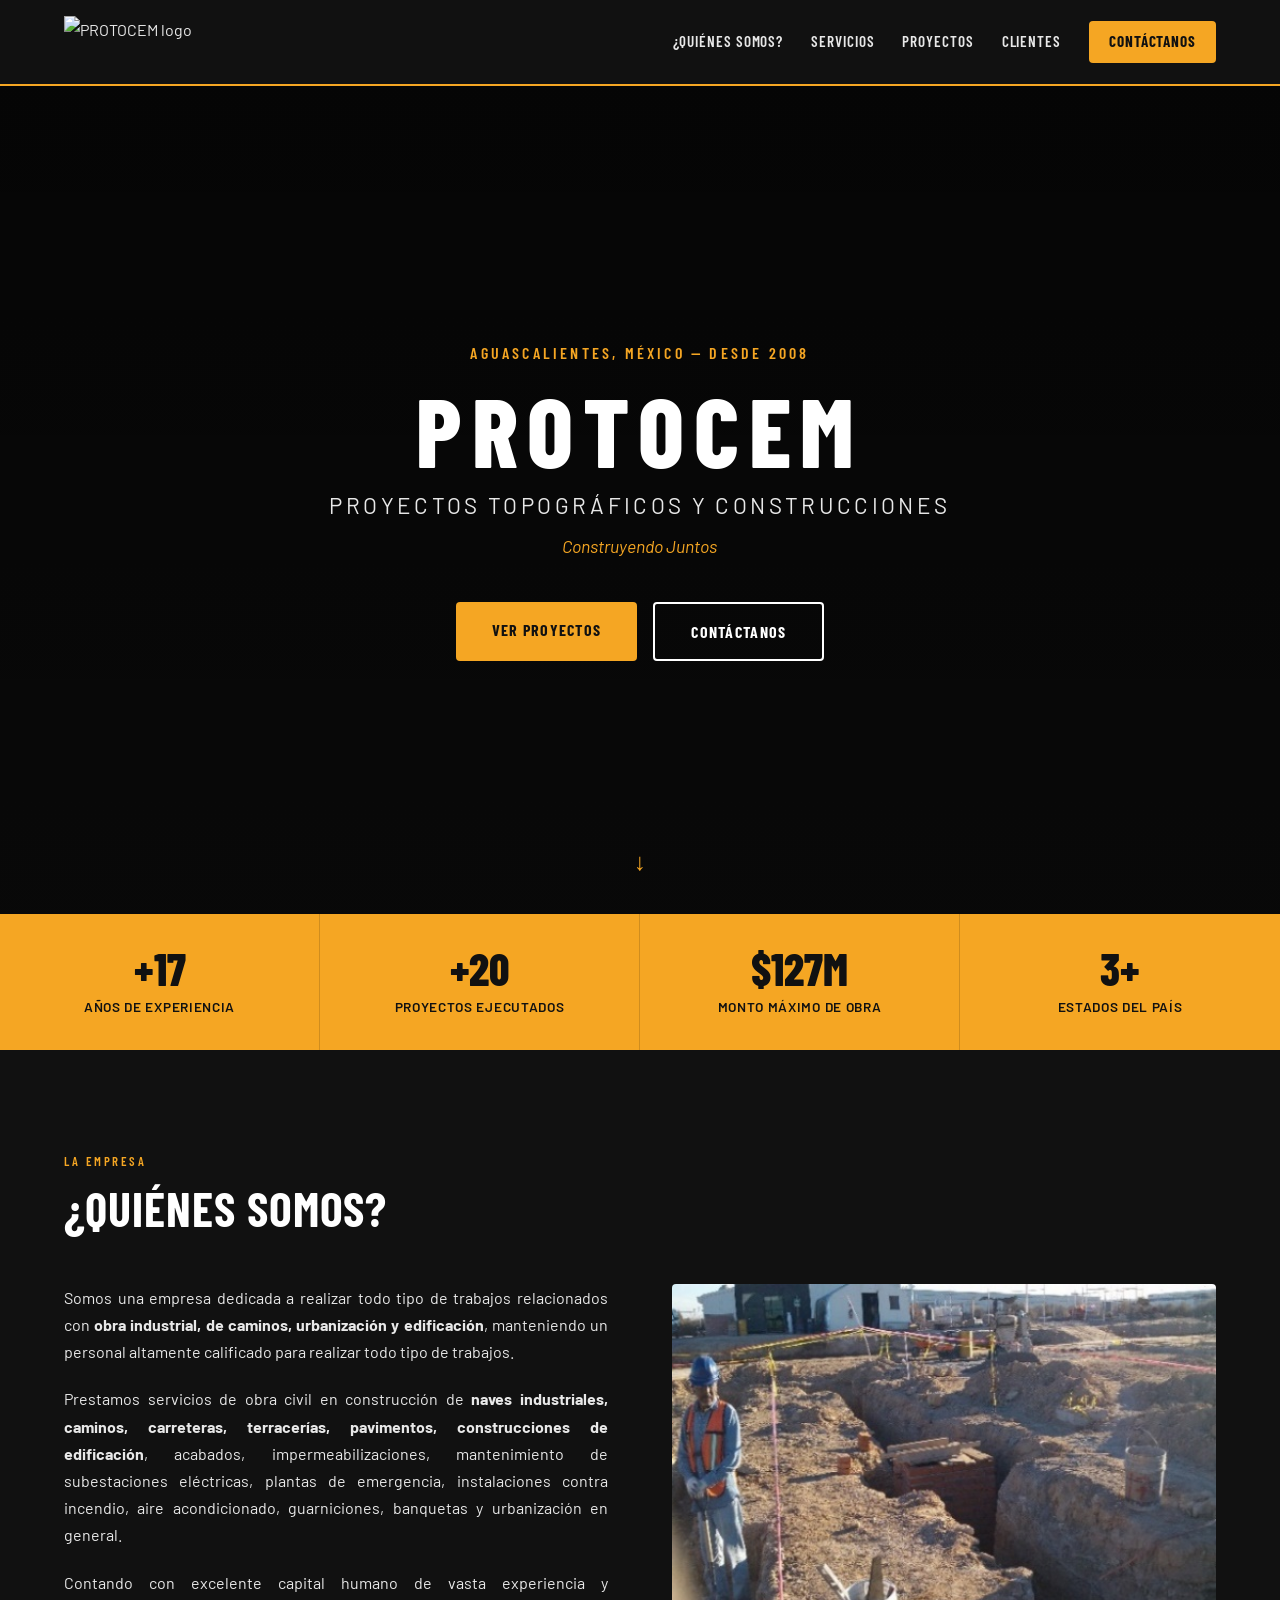
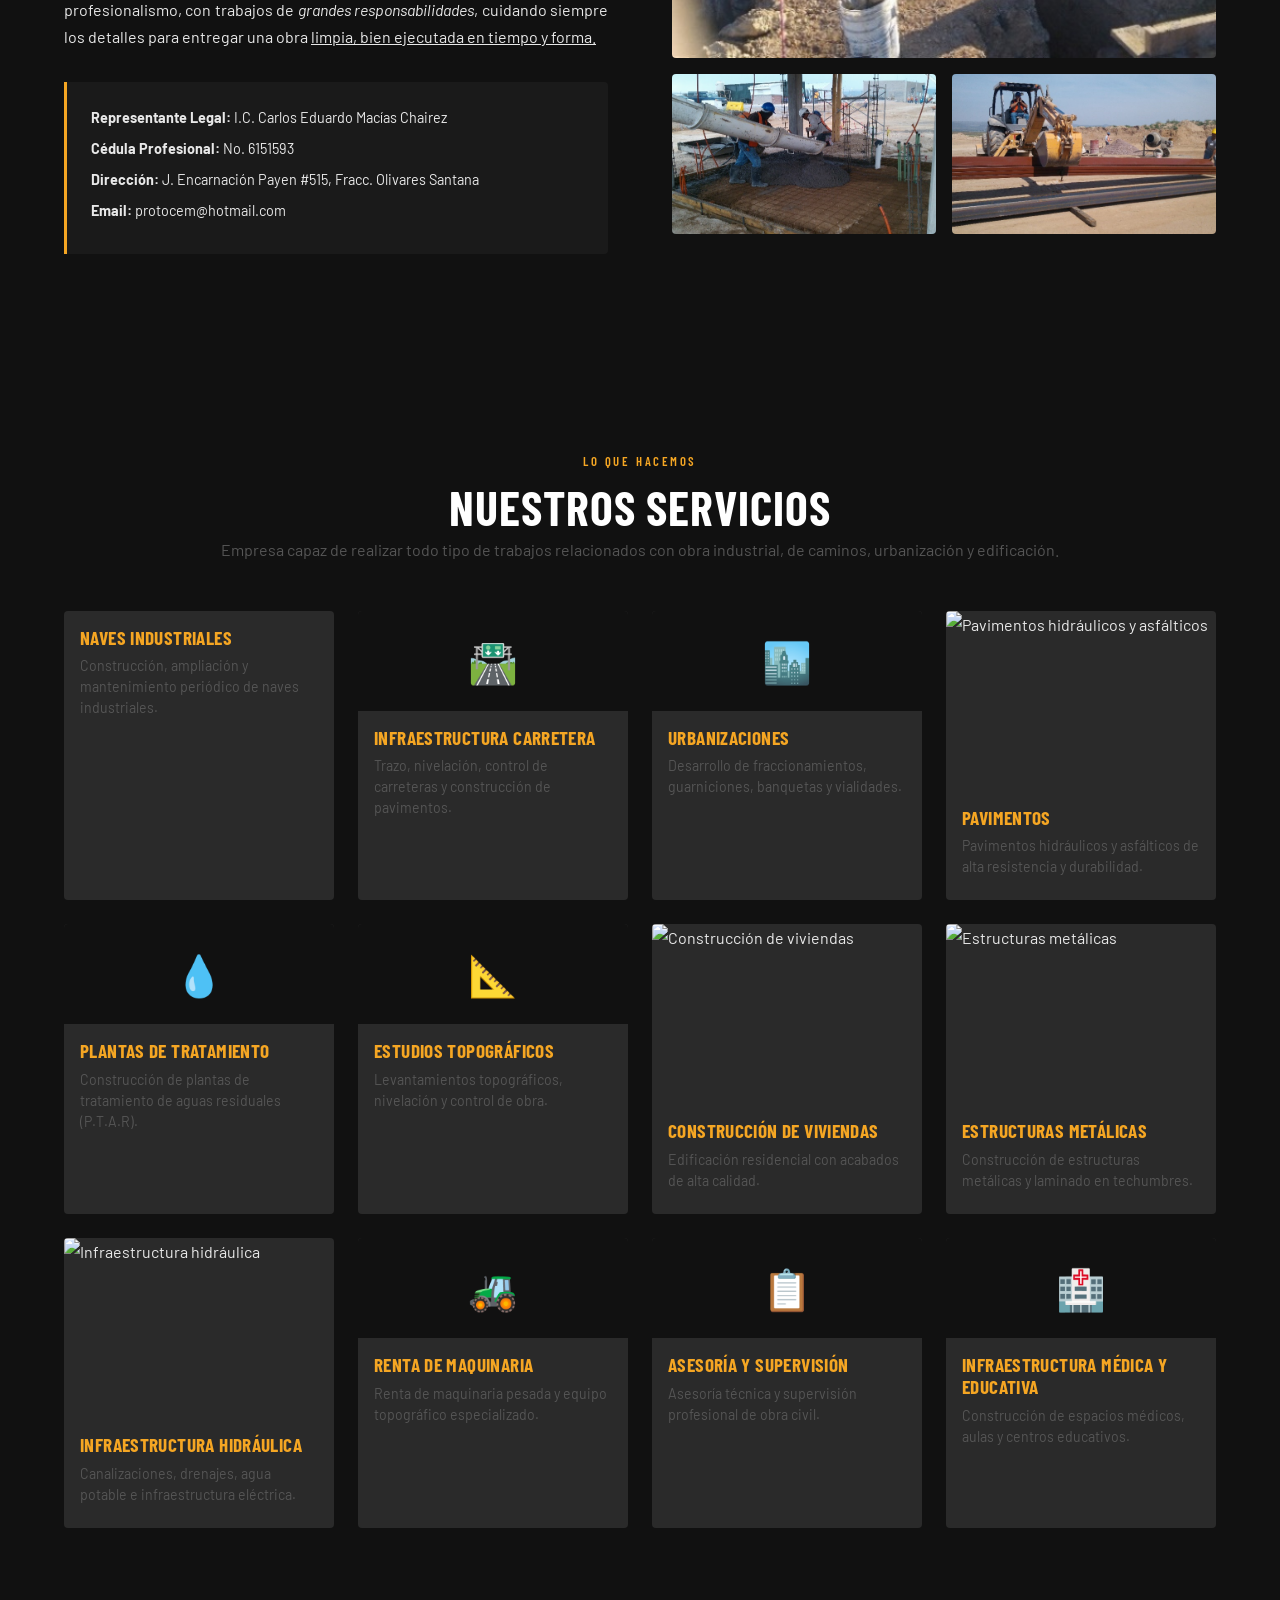
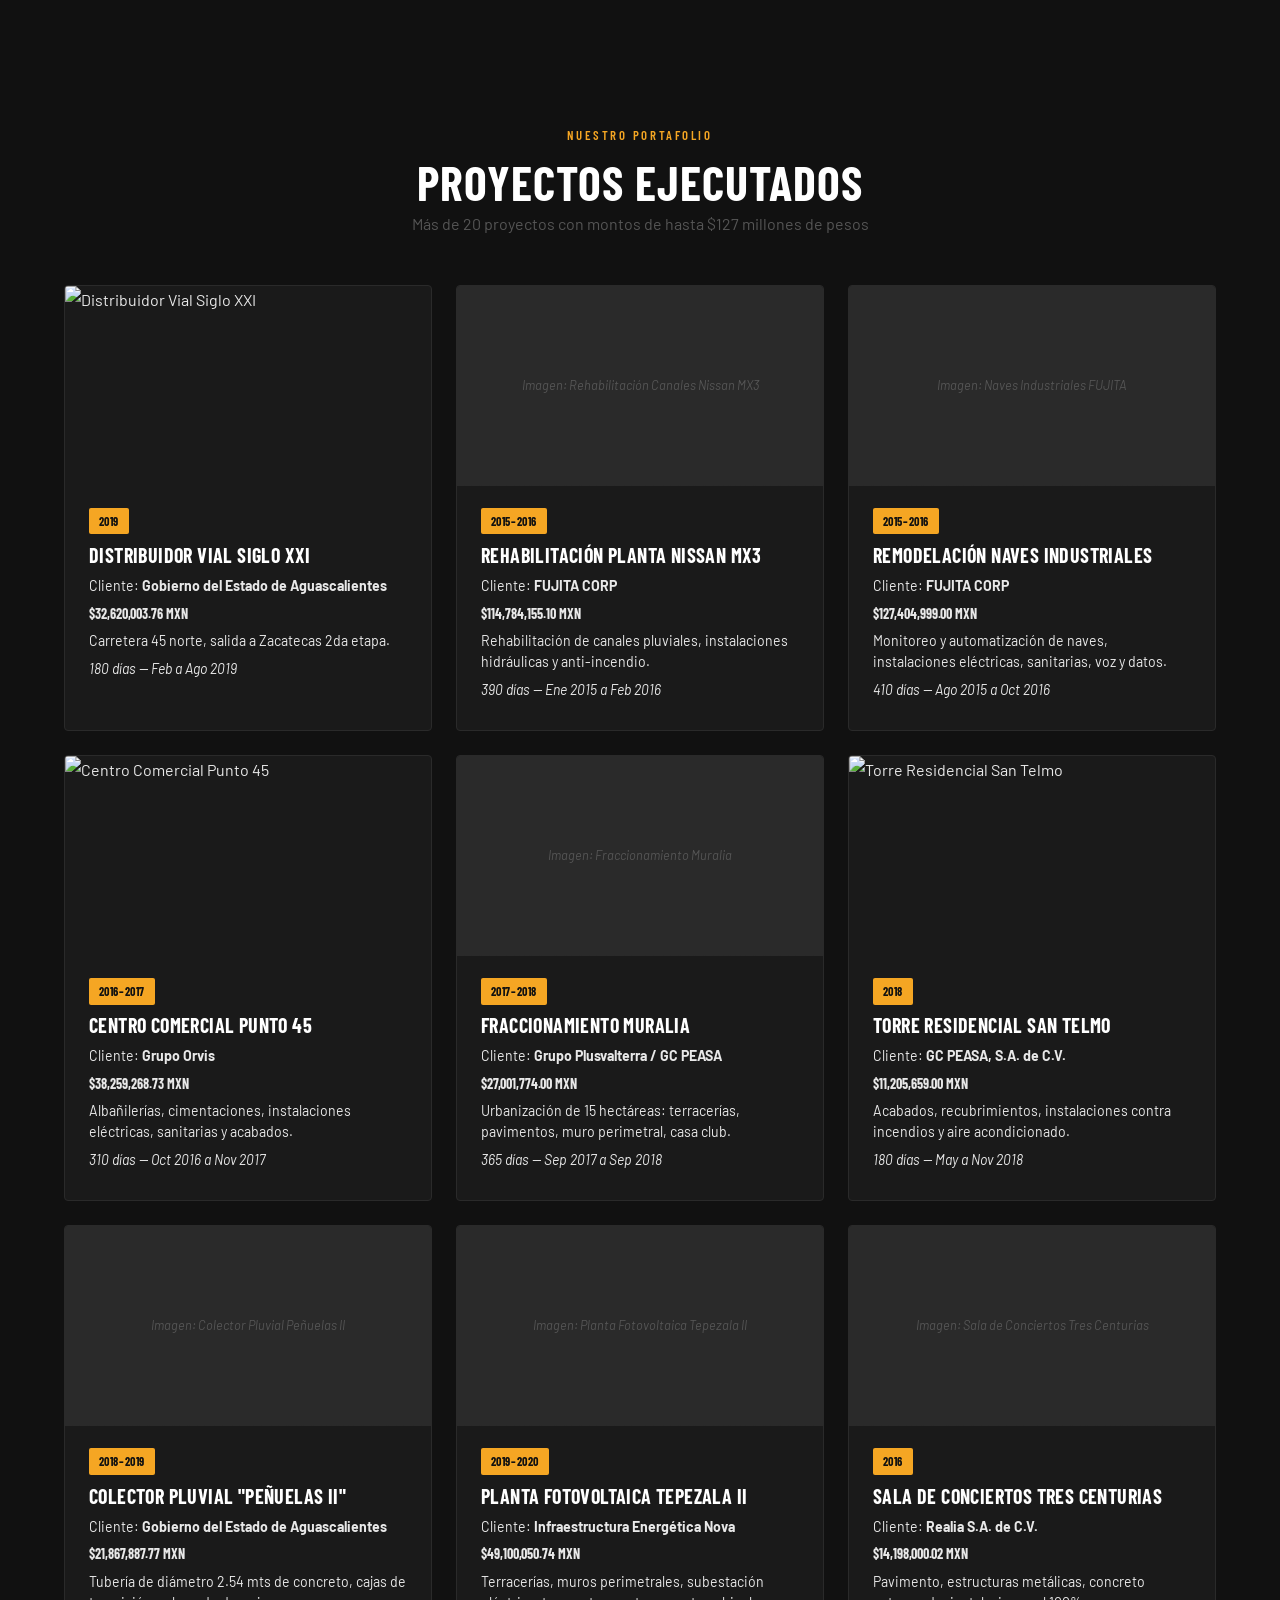
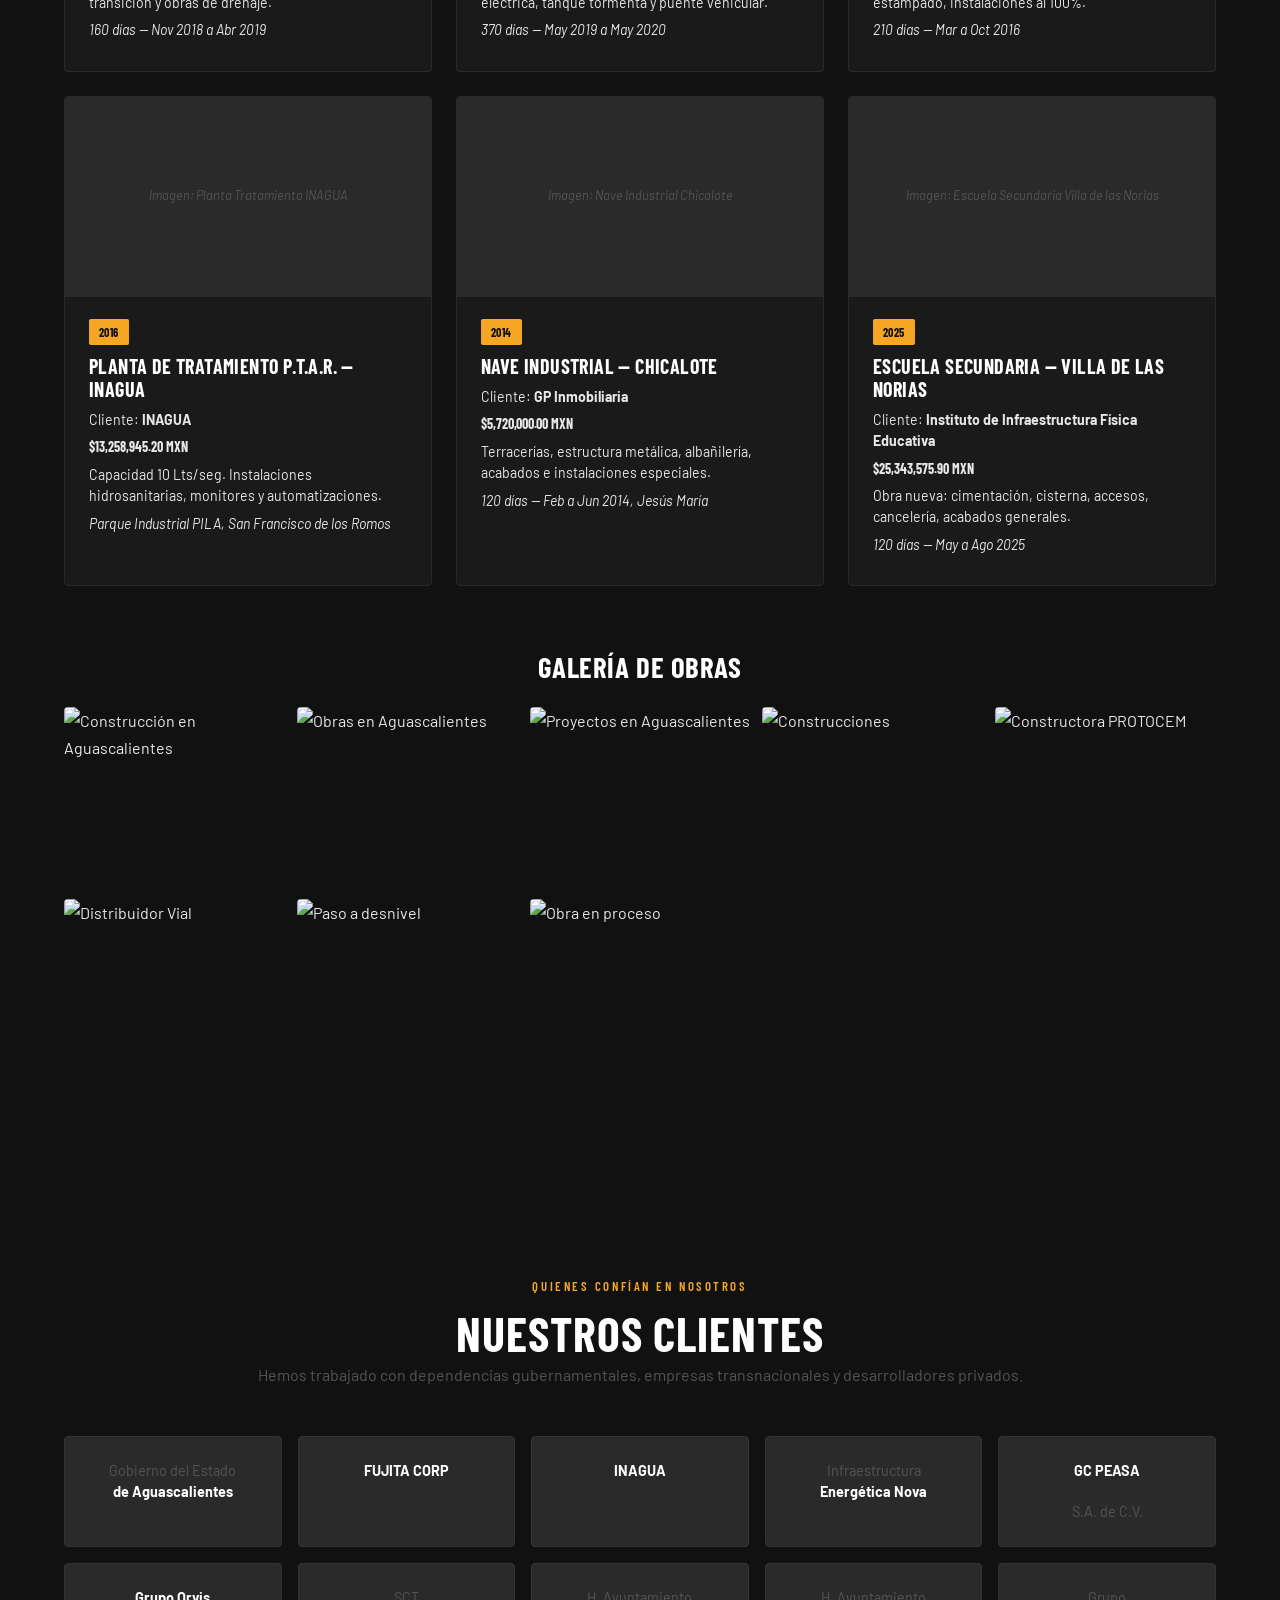
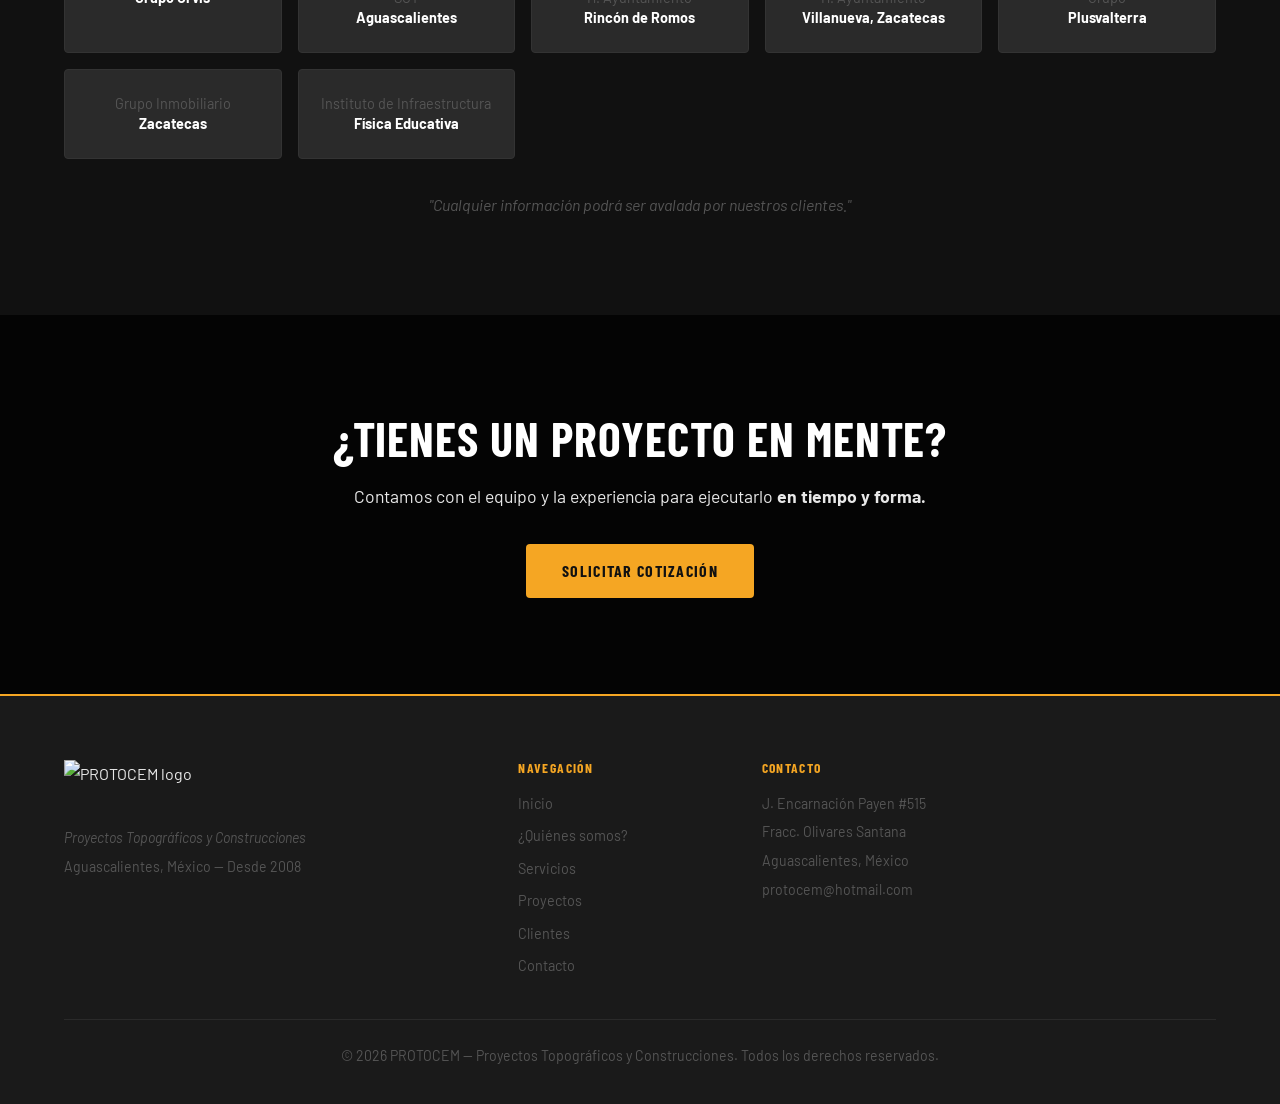
==== index.html @ bf00c16f "Corregir links de contacto en pie de pagina" ====
<!DOCTYPE html>
<html lang="es">

<head>
  <meta charset="UTF-8" />
  <meta name="viewport" content="width=device-width, initial-scale=1.0" />
  <title>PROTOCEM | Proyectos Topográficos y Construcciones</title>
  <link rel="preconnect" href="https://fonts.googleapis.com" />
  <link rel="preconnect" href="https://fonts.gstatic.com" crossorigin />
  <link href="https://fonts.googleapis.com/css2?family=Barlow+Condensed:wght@400;600;700;800&family=Barlow:ital,wght@0,400;0,500;0,600;1,400&display=swap" rel="stylesheet" />

  <link rel="stylesheet" href="estilos.css" />
</head>

<body>
  <header class="encabezado" id="inicio">
    <a href="index.html" class="logo">
      <img src="img/brand.jpg" alt="PROTOCEM logo" />
    </a>
    <nav class="navegacion">
      <a href="#quienes-somos">¿Quiénes somos?</a>
      <a href="#servicios">Servicios</a>
      <a href="#proyectos">Proyectos</a>
      <a href="#clientes">Clientes</a>
      <a href="contacto.html" class="boton-nav">Contáctanos</a>
    </nav>
  </header>
  <section class="hero">
    <div class="hero-contenido">
      <p class="hero-subtitulo">Aguascalientes, México &mdash; Desde 2008</p>
      <h1>PROTOCEM</h1>
      <p class="hero-descripcion">Proyectos Topográficos y Construcciones</p>
      <p class="hero-slogan"><em>Construyendo Juntos</em></p>
      <div class="hero-botones">
        <a href="#proyectos" class="boton">Ver Proyectos</a>
        <a href="contacto.html" class="boton-borde">Contáctanos</a>
      </div>
    </div>
    <div class="hero-scroll">&#8595;</div>
  </section>

  <section class="cifras">
    <div class="cifra">
      <span class="cifra-numero">+17</span>
      <span class="cifra-texto">Años de experiencia</span>
    </div>
    <div class="cifra">
      <span class="cifra-numero">+20</span>
      <span class="cifra-texto">Proyectos ejecutados</span>
    </div>
    <div class="cifra">
      <span class="cifra-numero">$127M</span>
      <span class="cifra-texto">Monto máximo de obra</span>
    </div>
    <div class="cifra">
      <span class="cifra-numero">3+</span>
      <span class="cifra-texto">Estados del país</span>
    </div>
  </section>

  <section class="seccion" id="quienes-somos">
    <div class="seccion-encabezado">
      <span class="etiqueta">La empresa</span>
      <h2>¿Quiénes somos?</h2>
    </div>

    <div class="dos-columnas">
      <div class="columna-texto">
        <p>
          Somos una empresa dedicada a realizar todo tipo de trabajos relacionados
          con <strong>obra industrial, de caminos, urbanización y edificación</strong>,
          manteniendo un personal altamente calificado para realizar todo tipo de trabajos.
        </p>
        <p>
          Prestamos servicios de obra civil en construcción de
          <strong>naves industriales, caminos, carreteras, terracerías, pavimentos,
          construcciones de edificación</strong>, acabados, impermeabilizaciones,
          mantenimiento de subestaciones eléctricas, plantas de emergencia,
          instalaciones contra incendio, aire acondicionado, guarniciones,
          banquetas y urbanización en general.
        </p>
        <p>
          Contando con excelente capital humano de vasta experiencia y profesionalismo,
          con trabajos de <em>grandes responsabilidades</em>, cuidando siempre los
          detalles para entregar una obra <u>limpia, bien ejecutada en tiempo y forma.</u>
        </p>        
        <div class="datos-empresa">
          <p><strong>Representante Legal:</strong> I.C. Carlos Eduardo Macías Chairez</p>
          <p><strong>Cédula Profesional:</strong> No. 6151593</p>
          <p><strong>Dirección:</strong> J. Encarnación Payen #515, Fracc. Olivares Santana</p>
          <p><strong>Email:</strong> protocem@hotmail.com</p>
        </div>
      </div>

      <div class="columna-imagenes">
        <img src="img/equipo.jpg" alt="Equipo PROTOCEM en obra" class="imagen-principal" />
        <div class="imagenes-secundarias">
          <img src="img/quienesomos.jpg" alt="Instalaciones PROTOCEM" />
          <img src="img/trabajos.jpg" alt="Trabajos de construcción" />
        </div>
      </div>
    </div>
  </section>

  <section class="seccion fondo-oscuro" id="servicios">
    <div class="seccion-encabezado centrado">
      <span class="etiqueta">Lo que hacemos</span>
      <h2 class="texto-blanco">Nuestros Servicios</h2>
      <p class="texto-gris">
        Empresa capaz de realizar todo tipo de trabajos relacionados
        con obra industrial, de caminos, urbanización y edificación.
      </p>
    </div>

    <div class="servicios-grid">

      <div class="tarjeta-servicio">
        <h3>Naves Industriales</h3>
        <p>Construcción, ampliación y mantenimiento periódico de naves industriales.</p>
      </div>

      <div class="tarjeta-servicio">
        <div class="tarjeta-icono">🛣️</div>
        <h3>Infraestructura Carretera</h3>
        <p>Trazo, nivelación, control de carreteras y construcción de pavimentos.</p>
      </div>

      <div class="tarjeta-servicio">
        <div class="tarjeta-icono">🏙️</div>
        <h3>Urbanizaciones</h3>
        <p>Desarrollo de fraccionamientos, guarniciones, banquetas y vialidades.</p>
      </div>

      <div class="tarjeta-servicio">
        <img src="img/Pavimento.jpg" alt="Pavimentos hidráulicos y asfálticos" />
        <h3>Pavimentos</h3>
        <p>Pavimentos hidráulicos y asfálticos de alta resistencia y durabilidad.</p>
      </div>

      <div class="tarjeta-servicio">
        <div class="tarjeta-icono">💧</div>
        <h3>Plantas de Tratamiento</h3>
        <p>Construcción de plantas de tratamiento de aguas residuales (P.T.A.R).</p>
      </div>

      <div class="tarjeta-servicio">
        <div class="tarjeta-icono">📐</div>
        <h3>Estudios Topográficos</h3>
        <p>Levantamientos topográficos, nivelación y control de obra.</p>
      </div>

      <div class="tarjeta-servicio">
        <img src="img/Construccion de residencial.jpg" alt="Construcción de viviendas" />
        <h3>Construcción de Viviendas</h3>
        <p>Edificación residencial con acabados de alta calidad.</p>
      </div>

      <div class="tarjeta-servicio">
        <img src="img/Construcción de estructuras metálicas.jpg" alt="Estructuras metálicas" />
        <h3>Estructuras Metálicas</h3>
        <p>Construcción de estructuras metálicas y laminado en techumbres.</p>
      </div>

      <div class="tarjeta-servicio">
        <img src="img/Canalizaciones.jpg" alt="Infraestructura hidráulica" />
        <h3>Infraestructura Hidráulica</h3>
        <p>Canalizaciones, drenajes, agua potable e infraestructura eléctrica.</p>
      </div>

      <div class="tarjeta-servicio">
        <div class="tarjeta-icono">🚜</div>
        <h3>Renta de Maquinaria</h3>
        <p>Renta de maquinaria pesada y equipo topográfico especializado.</p>
      </div>

      <div class="tarjeta-servicio">
        <div class="tarjeta-icono">📋</div>
        <h3>Asesoría y Supervisión</h3>
        <p>Asesoría técnica y supervisión profesional de obra civil.</p>
      </div>

      <div class="tarjeta-servicio">
        <div class="tarjeta-icono">🏥</div>
        <h3>Infraestructura Médica y Educativa</h3>
        <p>Construcción de espacios médicos, aulas y centros educativos.</p>
      </div>

    </div>
  </section>

  <section class="seccion" id="proyectos">
    <div class="seccion-encabezado centrado">
      <span class="etiqueta">Nuestro portafolio</span>
      <h2>Proyectos Ejecutados</h2>
      <p class="texto-gris">Más de 20 proyectos con montos de hasta $127 millones de pesos</p>
    </div>

    <div class="proyectos-grid">

      <div class="tarjeta-proyecto">
        <img src="img/DistribuidorVialAguascalientes.jpg" alt="Distribuidor Vial Siglo XXI" />
        <div class="proyecto-info">
          <span class="proyecto-anio">2019</span>
          <h3>Distribuidor Vial Siglo XXI</h3>
          <p class="proyecto-cliente">Cliente: <strong>Gobierno del Estado de Aguascalientes</strong></p>
          <p class="proyecto-monto">$32,620,003.76 MXN</p>
          <p>Carretera 45 norte, salida a Zacatecas 2da etapa.</p>
          <p class="texto-suave"><em>180 días — Feb a Ago 2019</em></p>
        </div>
      </div>

      <div class="tarjeta-proyecto">
        <div class="proyecto-sin-imagen">Imagen: Rehabilitación Canales Nissan MX3</div>
        <div class="proyecto-info">
          <span class="proyecto-anio">2015–2016</span>
          <h3>Rehabilitación Planta Nissan MX3</h3>
          <p class="proyecto-cliente">Cliente: <strong>FUJITA CORP</strong></p>
          <p class="proyecto-monto">$114,784,155.10 MXN</p>
          <p>Rehabilitación de canales pluviales, instalaciones hidráulicas y anti-incendio.</p>
          <p class="texto-suave"><em>390 días — Ene 2015 a Feb 2016</em></p>
        </div>
      </div>

      <div class="tarjeta-proyecto">
        <div class="proyecto-sin-imagen">Imagen: Naves Industriales FUJITA</div>
        <div class="proyecto-info">
          <span class="proyecto-anio">2015–2016</span>
          <h3>Remodelación Naves Industriales</h3>
          <p class="proyecto-cliente">Cliente: <strong>FUJITA CORP</strong></p>
          <p class="proyecto-monto">$127,404,999.00 MXN</p>
          <p>Monitoreo y automatización de naves, instalaciones eléctricas, sanitarias, voz y datos.</p>
          <p class="texto-suave"><em>410 días — Ago 2015 a Oct 2016</em></p>
        </div>
      </div>

      <div class="tarjeta-proyecto">
        <img src="img/punto45.jpg" alt="Centro Comercial Punto 45" />
        <div class="proyecto-info">
          <span class="proyecto-anio">2016–2017</span>
          <h3>Centro Comercial Punto 45</h3>
          <p class="proyecto-cliente">Cliente: <strong>Grupo Orvis</strong></p>
          <p class="proyecto-monto">$38,259,268.73 MXN</p>
          <p>Albañilerías, cimentaciones, instalaciones eléctricas, sanitarias y acabados.</p>
          <p class="texto-suave"><em>310 días — Oct 2016 a Nov 2017</em></p>
        </div>
      </div>

      <div class="tarjeta-proyecto">
        <div class="proyecto-sin-imagen">Imagen: Fraccionamiento Muralia</div>
        <div class="proyecto-info">
          <span class="proyecto-anio">2017–2018</span>
          <h3>Fraccionamiento Muralia</h3>
          <p class="proyecto-cliente">Cliente: <strong>Grupo Plusvalterra / GC PEASA</strong></p>
          <p class="proyecto-monto">$27,001,774.00 MXN</p>
          <p>Urbanización de 15 hectáreas: terracerías, pavimentos, muro perimetral, casa club.</p>
          <p class="texto-suave"><em>365 días — Sep 2017 a Sep 2018</em></p>
        </div>
      </div>

      <div class="tarjeta-proyecto">
        <img src="img/EdificioSt.jpg" alt="Torre Residencial San Telmo" />
        <div class="proyecto-info">
          <span class="proyecto-anio">2018</span>
          <h3>Torre Residencial San Telmo</h3>
          <p class="proyecto-cliente">Cliente: <strong>GC PEASA, S.A. de C.V.</strong></p>
          <p class="proyecto-monto">$11,205,659.00 MXN</p>
          <p>Acabados, recubrimientos, instalaciones contra incendios y aire acondicionado.</p>
          <p class="texto-suave"><em>180 días — May a Nov 2018</em></p>
        </div>
      </div>

      <div class="tarjeta-proyecto">
        <div class="proyecto-sin-imagen">Imagen: Colector Pluvial Peñuelas II</div>
        <div class="proyecto-info">
          <span class="proyecto-anio">2018–2019</span>
          <h3>Colector Pluvial "Peñuelas II"</h3>
          <p class="proyecto-cliente">Cliente: <strong>Gobierno del Estado de Aguascalientes</strong></p>
          <p class="proyecto-monto">$21,867,887.77 MXN</p>
          <p>Tubería de diámetro 2.54 mts de concreto, cajas de transición y obras de drenaje.</p>
          <p class="texto-suave"><em>160 días — Nov 2018 a Abr 2019</em></p>
        </div>
      </div>

      <div class="tarjeta-proyecto">
        <div class="proyecto-sin-imagen">Imagen: Planta Fotovoltaica Tepezala II</div>
        <div class="proyecto-info">
          <span class="proyecto-anio">2019–2020</span>
          <h3>Planta Fotovoltaica Tepezala II</h3>
          <p class="proyecto-cliente">Cliente: <strong>Infraestructura Energética Nova</strong></p>
          <p class="proyecto-monto">$49,100,050.74 MXN</p>
          <p>Terracerías, muros perimetrales, subestación eléctrica, tanque tormenta y puente vehicular.</p>
          <p class="texto-suave"><em>370 días — May 2019 a May 2020</em></p>
        </div>
      </div>

      <div class="tarjeta-proyecto">
        <div class="proyecto-sin-imagen">Imagen: Sala de Conciertos Tres Centurias</div>
        <div class="proyecto-info">
          <span class="proyecto-anio">2016</span>
          <h3>Sala de Conciertos Tres Centurias</h3>
          <p class="proyecto-cliente">Cliente: <strong>Realia S.A. de C.V.</strong></p>
          <p class="proyecto-monto">$14,198,000.02 MXN</p>
          <p>Pavimento, estructuras metálicas, concreto estampado, instalaciones al 100%.</p>
          <p class="texto-suave"><em>210 días — Mar a Oct 2016</em></p>
        </div>
      </div>

      <div class="tarjeta-proyecto">
        <div class="proyecto-sin-imagen">Imagen: Planta Tratamiento INAGUA</div>
        <div class="proyecto-info">
          <span class="proyecto-anio">2016</span>
          <h3>Planta de Tratamiento P.T.A.R. — INAGUA</h3>
          <p class="proyecto-cliente">Cliente: <strong>INAGUA</strong></p>
          <p class="proyecto-monto">$13,258,945.20 MXN</p>
          <p>Capacidad 10 Lts/seg. Instalaciones hidrosanitarias, monitores y automatizaciones.</p>
          <p class="texto-suave"><em>Parque Industrial PILA, San Francisco de los Romos</em></p>
        </div>
      </div>

      <div class="tarjeta-proyecto">
        <div class="proyecto-sin-imagen">Imagen: Nave Industrial Chicalote</div>
        <div class="proyecto-info">
          <span class="proyecto-anio">2014</span>
          <h3>Nave Industrial — Chicalote</h3>
          <p class="proyecto-cliente">Cliente: <strong>GP Inmobiliaria</strong></p>
          <p class="proyecto-monto">$5,720,000.00 MXN</p>
          <p>Terracerías, estructura metálica, albañilería, acabados e instalaciones especiales.</p>
          <p class="texto-suave"><em>120 días — Feb a Jun 2014, Jesús María</em></p>
        </div>
      </div>

      <div class="tarjeta-proyecto">
        <div class="proyecto-sin-imagen">Imagen: Escuela Secundaria Villa de las Norias</div>
        <div class="proyecto-info">
          <span class="proyecto-anio">2025</span>
          <h3>Escuela Secundaria — Villa de las Norias</h3>
          <p class="proyecto-cliente">Cliente: <strong>Instituto de Infraestructura Física Educativa</strong></p>
          <p class="proyecto-monto">$25,343,575.90 MXN</p>
          <p>Obra nueva: cimentación, cisterna, accesos, cancelería, acabados generales.</p>
          <p class="texto-suave"><em>120 días — May a Ago 2025</em></p>
        </div>
      </div>

      <!-- TODO Jonathan: agregar los proyectos restantes del curriculum:
           - Carretera Ags-Calvillo, SCT (2008) — $12,442,757
           - Ciudad Argentum, Zacatecas (2009-2011) — $82,006,741
           - Pavimento La Dichosa, Asientos (2013) — $302,841.37
           - Ayuntamiento Villanueva, Zacatecas (2015-2016) — $40,600,000
           - INAGUA edificio control y archivo (2016-2017) — $8,448,775.03
           - Rincón de Romos, red agua potable (2018) — $2,482,580.94
           - Rincón de Romos, alcantarillado (2018) — $2,568,702.05
           - Terminal Ferroviaria K'eri (2021) — $11,015,000
           - Paseos del Valle, Zacatecas (2021) — $17,610,073.23
           - Puente Vehicular Calera, Zacatecas (2021-2023) — $5,418,749
           - Tepezalá, infraestructura urbana (2022-2023) — $2,189,347.04
           - Parque Béisbol Alberto Romo Chávez (2023-2024) — $3,848,000
      -->

    </div>

    <div class="galeria-obras">
      <h3 class="centrado">Galería de Obras</h3>
      <div class="galeria-grid">
        <img src="img/construccionAgs.jpg" alt="Construcción en Aguascalientes" />
        <img src="img/ConstruccionAguascalientes.jpg" alt="Obras en Aguascalientes" />
        <img src="img/ConstruccionAgs-2.jpg" alt="Proyectos en Aguascalientes" />
        <img src="img/Construcciones.jpg" alt="Construcciones" />
        <img src="img/Constructora.jpg" alt="Constructora PROTOCEM" />
        <img src="img/DistribuidorVial.jpg" alt="Distribuidor Vial" />
        <img src="img/PasoDesnivel.jpg" alt="Paso a desnivel" />
        <img src="img/Construccion.jpg" alt="Obra en proceso" />
    </div>
  </section>

  <section class="seccion fondo-oscuro" id="clientes">
    <div class="seccion-encabezado centrado">
      <span class="etiqueta">Quienes confían en nosotros</span>
      <h2 class="texto-blanco">Nuestros Clientes</h2>
      <p class="texto-gris">
        Hemos trabajado con dependencias gubernamentales,
        empresas transnacionales y desarrolladores privados.
      </p>
    </div>

    <div class="clientes-grid">
      <div class="cliente-item">
        <p>Gobierno del Estado<br /><strong>de Aguascalientes</strong></p>
      </div>
      <div class="cliente-item">
        <p><strong>FUJITA CORP</strong></p>
      </div>
      <div class="cliente-item">
        <p><strong>INAGUA</strong></p>
      </div>
      <div class="cliente-item">
        <p>Infraestructura<br /><strong>Energética Nova</strong></p>
      </div>
      <div class="cliente-item">
        <p><strong>GC PEASA</strong><br />S.A. de C.V.</p>
      </div>
      <div class="cliente-item">
        <p><strong>Grupo Orvis</strong></p>
      </div>
      <div class="cliente-item">
        <p>SCT<br /><strong>Aguascalientes</strong></p>
      </div>
      <div class="cliente-item">
        <p>H. Ayuntamiento<br /><strong>Rincón de Romos</strong></p>
      </div>
      <div class="cliente-item">
        <p>H. Ayuntamiento<br /><strong>Villanueva, Zacatecas</strong></p>
      </div>
      <div class="cliente-item">
        <p>Grupo<br /><strong>Plusvalterra</strong></p>
      </div>
      <div class="cliente-item">
        <p>Grupo Inmobiliario<br /><strong>Zacatecas</strong></p>
      </div>
      <div class="cliente-item">
        <p>Instituto de Infraestructura<br /><strong>Física Educativa</strong></p>
      </div>
    </div>

    <p class="centrado texto-gris" style="margin-top:2rem;">
      <em>"Cualquier información podrá ser avalada por nuestros clientes."</em>
    </p>
  </section>

  <section class="cta">
    <div class="cta-contenido">
      <h2>¿Tienes un proyecto en mente?</h2>
      <p>Contamos con el equipo y la experiencia para ejecutarlo <strong>en tiempo y forma.</strong></p>
      <a href="contacto.html" class="boton">Solicitar Cotización</a>
    </div>
  </section>

  <footer class="pie">
    <div class="pie-contenido">

      <div class="pie-marca">
        <img src="img/brand.jpg" alt="PROTOCEM logo" class="pie-logo" />
        <p class="texto-gris"><em>Proyectos Topográficos y Construcciones</em></p>
        <p class="texto-gris">Aguascalientes, México &mdash; Desde 2008</p>
      </div>

      <div>
        <h4>Navegación</h4>
        <nav class="pie-nav">
          <a href="#inicio">Inicio</a>
          <a href="#quienes-somos">¿Quiénes somos?</a>
          <a href="#servicios">Servicios</a>
          <a href="#proyectos">Proyectos</a>
          <a href="#clientes">Clientes</a>
          <a href="contacto.html">Contacto</a>
        </nav>
      </div>

      <div>
        <h4>Contacto</h4>
        <p class="texto-gris">J. Encarnación Payen #515</p>
        <p class="texto-gris">Fracc. Olivares Santana</p>
        <p class="texto-gris">Aguascalientes, México</p>
        <p class="texto-gris">protocem@hotmail.com</p>
      </div>

    </div>

    <div class="pie-inferior">
      <p>&copy; 2026 PROTOCEM &mdash; Proyectos Topográficos y Construcciones. Todos los derechos reservados.</p>
    </div>
  </footer>

</body>
</html>
---- estilos.css ----
/* ============================================================
   ESTILOS PRINCIPALES — PROTOCEM
   Empresa: Proyectos Topográficos y Construcciones
   Estética: Industrial refinado — oscuro, sólido, profesional
   Fuentes: Barlow Condensed (títulos) + Barlow (texto)
   ============================================================ */


/* ---- VARIABLES ---- */
:root {
  --amarillo:    #f5a623;       /* Amarillo construcción — color acento */
  --oscuro:      #111111;       /* Negro casi puro — fondo principal    */
  --oscuro-2:    #1a1a1a;       /* Negro ligeramente más claro          */
  --gris-oscuro: #2a2a2a;       /* Gris oscuro — bordes y cards         */
  --gris-medio:  #555555;       /* Gris medio — texto secundario        */
  --gris-claro:  #f0f0f0;       /* Gris muy claro — fondos de sección   */
  --blanco:      #ffffff;
  --texto:       #e8e8e8;       /* Texto claro sobre fondos oscuros     */

  --fuente-titulo: 'Barlow Condensed', sans-serif;
  --fuente-texto:  'Barlow', sans-serif;
}


/* ---- RESET ---- */
*, *::before, *::after {
  box-sizing: border-box;
  margin: 0;
  padding: 0;
}

html { scroll-behavior: smooth; }

body {
  font-family: var(--fuente-texto);
  font-size: 1rem;
  color: var(--texto);
  background-color: var(--oscuro);
  line-height: 1.7;
}

img {
  max-width: 100%;
  height: auto;
  display: block;
}

a {
  text-decoration: none;
  color: inherit;
}

h1, h2, h3, h4 {
  font-family: var(--fuente-titulo);  /* Requerimiento: tipo de letra */
  font-weight: 700;                   /* Requerimiento: negritas */
  line-height: 1.15;
  letter-spacing: 0.02em;
}

ul { list-style: none; }


/* ---- CLASES DE UTILIDAD — Requerimientos escolares ---- */

/* Alineaciones */
.centrado     { text-align: center; }
.a-derecha    { text-align: right; }
.justificado  { text-align: justify; }

/* Colores de texto */
.texto-blanco  { color: var(--blanco); }
.texto-amarillo { color: var(--amarillo); }
.texto-gris    { color: var(--gris-medio); }
.texto-suave   { color: var(--gris-medio); font-size: 0.9rem; }

/* Fondos */
.fondo-oscuro  { background-color: var(--oscuro-2); }
.fondo-claro   { background-color: var(--gris-claro); color: var(--oscuro); }


/* ---- ENCABEZADO ---- */
.encabezado {
  display: flex;
  align-items: center;
  justify-content: space-between;
  padding: 1rem 5%;
  background-color: var(--oscuro);
  border-bottom: 2px solid var(--amarillo);
  position: sticky;
  top: 0;
  z-index: 100;
}

.logo img {
  height: 52px;
  width: auto;
}

.navegacion {
  display: flex;
  align-items: center;
  gap: 1.75rem;
}

.navegacion a {
  font-family: var(--fuente-titulo);
  font-size: 0.95rem;
  font-weight: 600;
  color: var(--texto);
  text-transform: uppercase;
  letter-spacing: 0.06em;
  transition: color 0.2s;
}

.navegacion a:hover { color: var(--amarillo); }

.boton-nav {
  background-color: var(--amarillo);
  color: var(--oscuro) !important;
  padding: 0.5rem 1.25rem;
  border-radius: 4px;
  font-weight: 700 !important;
  transition: opacity 0.2s !important;
}

.boton-nav:hover {
  opacity: 0.85;
  color: var(--oscuro) !important;
}


/* ---- HERO ---- */
.hero {
  min-height: 92vh;
  display: flex;
  flex-direction: column;
  align-items: center;
  justify-content: center;
  text-align: center;
  padding: 4rem 5%;
  position: relative;

  /* Requerimiento: fondo de imagen */
  background-image: url('img/banner.jpg');
  background-size: cover;
  background-position: center;
  background-attachment: fixed;
}

/* Capa oscura sobre el fondo para legibilidad */
.hero::before {
  content: '';
  position: absolute;
  inset: 0;
  background: linear-gradient(to bottom, rgba(0,0,0,0.7) 0%, rgba(0,0,0,0.5) 100%);
}

.hero-contenido {
  position: relative;
  max-width: 800px;
}

.hero-subtitulo {
  font-family: var(--fuente-titulo);
  font-size: 1rem;          /* Requerimiento: tamaño de letra */
  font-weight: 600;
  color: var(--amarillo);   /* Requerimiento: color de letra */
  text-transform: uppercase;
  letter-spacing: 0.2em;
  margin-bottom: 1rem;
}

.hero h1 {
  font-size: 6rem;           /* Requerimiento: tamaño de letra */
  color: var(--blanco);      /* Requerimiento: color de letra */
  font-weight: 800;
  text-transform: uppercase;
  letter-spacing: 0.1em;
  line-height: 1;
  margin-bottom: 0.5rem;
}

.hero-descripcion {
  font-size: 1.4rem;
  color: var(--texto);
  text-transform: uppercase;
  letter-spacing: 0.15em;
  margin-bottom: 0.5rem;
}

.hero-slogan {
  font-size: 1.1rem;
  color: var(--amarillo);   /* Requerimiento: color de letra */
  margin-bottom: 2.5rem;
}

.hero-botones {
  display: flex;
  justify-content: center;
  gap: 1rem;
  flex-wrap: wrap;
}

.hero-scroll {
  position: absolute;
  bottom: 2rem;
  font-size: 1.5rem;
  color: var(--amarillo);
  animation: bajar 1.5s ease-in-out infinite;
}

@keyframes bajar {
  0%, 100% { transform: translateY(0); }
  50%       { transform: translateY(8px); }
}


/* ---- BOTONES ---- */
.boton {
  display: inline-block;
  background-color: var(--amarillo);
  color: var(--oscuro);
  font-family: var(--fuente-titulo);
  font-size: 1rem;
  font-weight: 700;
  text-transform: uppercase;
  letter-spacing: 0.08em;
  padding: 0.85rem 2.25rem;
  border-radius: 4px;
  transition: opacity 0.2s;
}

.boton:hover { opacity: 0.85; }

.boton-borde {
  display: inline-block;
  background-color: transparent;
  color: var(--blanco);
  font-family: var(--fuente-titulo);
  font-size: 1rem;
  font-weight: 700;
  text-transform: uppercase;
  letter-spacing: 0.08em;
  padding: 0.85rem 2.25rem;
  border-radius: 4px;
  border: 2px solid var(--blanco);
  transition: background-color 0.2s, color 0.2s;
}

.boton-borde:hover {
  background-color: var(--blanco);
  color: var(--oscuro);
}


/* ---- CIFRAS DESTACADAS ---- */
.cifras {
  display: grid;
  grid-template-columns: repeat(4, 1fr);
  background-color: var(--amarillo);
}

.cifra {
  padding: 2rem 1rem;
  text-align: center;
  border-right: 1px solid rgba(0,0,0,0.15);
  display: flex;
  flex-direction: column;
  gap: 0.25rem;
}

.cifra:last-child { border-right: none; }

.cifra-numero {
  font-family: var(--fuente-titulo);
  font-size: 2.8rem;         /* Requerimiento: tamaño de letra */
  font-weight: 800;
  color: var(--oscuro);
  line-height: 1;
}

.cifra-texto {
  font-size: 0.85rem;
  font-weight: 600;
  color: var(--oscuro);
  text-transform: uppercase;
  letter-spacing: 0.05em;
}


/* ---- SECCIONES GENERALES ---- */
.seccion {
  padding: 6rem 5%;
  background-color: var(--oscuro);
}

.seccion-encabezado {
  margin-bottom: 3rem;
}

.seccion-encabezado h2 {
  font-size: 3rem;          /* Requerimiento: tamaño de letra */
  color: var(--blanco);
  text-transform: uppercase;
}

.etiqueta {
  display: inline-block;
  font-family: var(--fuente-titulo);
  font-size: 0.8rem;
  font-weight: 600;
  color: var(--amarillo);   /* Requerimiento: color de letra */
  text-transform: uppercase;
  letter-spacing: 0.2em;
  margin-bottom: 0.5rem;
}


/* ---- QUIÉNES SOMOS ---- */
.dos-columnas {
  display: grid;
  grid-template-columns: 1fr 1fr;
  gap: 4rem;
  align-items: start;
}

.columna-texto p {
  color: var(--texto);
  margin-bottom: 1.25rem;
  text-align: justify;    /* Requerimiento: alineación de texto */
}

.datos-empresa {
  margin-top: 2rem;
  padding: 1.5rem;
  border-left: 3px solid var(--amarillo);
  background-color: var(--oscuro-2);
  border-radius: 0 4px 4px 0;
}

.datos-empresa p {
  font-size: 0.9rem;
  color: var(--texto);
  margin-bottom: 0.4rem !important;
}

.imagen-principal {
  width: 100%;
  border-radius: 4px;
  margin-bottom: 1rem;
}

.imagenes-secundarias {
  display: grid;
  grid-template-columns: 1fr 1fr;
  gap: 1rem;
}

.imagenes-secundarias img {
  width: 100%;
  height: 160px;
  object-fit: cover;
  border-radius: 4px;
}


/* ---- SERVICIOS ---- */
.servicios-grid {
  display: grid;
  grid-template-columns: repeat(auto-fit, minmax(240px, 1fr));
  gap: 1.5rem;
}

.tarjeta-servicio {
  background-color: var(--gris-oscuro);
  border-radius: 4px;
  overflow: hidden;
  border-bottom: 3px solid transparent;
  transition: border-color 0.2s, transform 0.2s;
}

.tarjeta-servicio:hover {
  border-color: var(--amarillo);
  transform: translateY(-4px);
}

.tarjeta-servicio img {
  width: 100%;
  height: 180px;
  object-fit: cover;
}

.tarjeta-icono {
  height: 100px;
  display: flex;
  align-items: center;
  justify-content: center;
  font-size: 2.5rem;
  background-color: var(--oscuro);
}

.tarjeta-servicio h3 {
  font-size: 1.2rem;
  color: var(--amarillo);    /* Requerimiento: color de letra */
  padding: 1rem 1rem 0.4rem;
  text-transform: uppercase;
}

.tarjeta-servicio p {
  font-size: 0.88rem;
  color: var(--gris-medio);
  padding: 0 1rem 1.25rem;
  line-height: 1.5;
}


/* ---- PROYECTOS ---- */
.proyectos-grid {
  display: grid;
  grid-template-columns: repeat(auto-fit, minmax(320px, 1fr));
  gap: 1.5rem;
  margin-bottom: 4rem;
}

.tarjeta-proyecto {
  background-color: var(--oscuro-2);
  border-radius: 4px;
  overflow: hidden;
  border: 1px solid var(--gris-oscuro);
  transition: border-color 0.2s;
}

.tarjeta-proyecto:hover { border-color: var(--amarillo); }

.tarjeta-proyecto img {
  width: 100%;
  height: 200px;
  object-fit: cover;
}

/* Placeholder para imágenes del Word que aún no están */
.proyecto-sin-imagen {
  width: 100%;
  height: 200px;
  background-color: var(--gris-oscuro);
  display: flex;
  align-items: center;
  justify-content: center;
  color: var(--gris-medio);
  font-size: 0.8rem;
  text-align: center;
  padding: 1rem;
  font-style: italic;
  border-bottom: 1px dashed var(--gris-oscuro);
}

.proyecto-info {
  padding: 1.25rem 1.5rem 1.5rem;
}

.proyecto-anio {
  display: inline-block;
  background-color: var(--amarillo);
  color: var(--oscuro);
  font-family: var(--fuente-titulo);
  font-size: 0.75rem;
  font-weight: 700;
  padding: 0.2rem 0.6rem;
  border-radius: 2px;
  margin-bottom: 0.6rem;
  letter-spacing: 0.05em;
}

.proyecto-info h3 {
  font-size: 1.25rem;
  color: var(--blanco);
  text-transform: uppercase;
  margin-bottom: 0.5rem;
}

.proyecto-cliente {
  font-size: 0.88rem;
  color: var(--gris-medio);
  margin-bottom: 0.4rem;
}

.proyecto-monto {
  font-family: var(--fuente-titulo);
  font-size: 1.4rem;        /* Requerimiento: tamaño de letra */
  font-weight: 700;
  color: var(--amarillo);   /* Requerimiento: color de letra */
  margin-bottom: 0.6rem;
}

.proyecto-info p {
  font-size: 0.88rem;
  color: var(--texto);
  margin-bottom: 0.4rem;
  line-height: 1.5;
}


/* ---- GALERÍA DE OBRAS ---- */
.galeria-obras {
  margin-top: 2rem;
}

.galeria-obras h3 {
  font-size: 1.8rem;
  color: var(--blanco);
  text-transform: uppercase;
  margin-bottom: 1.5rem;
}

.galeria-grid {
  display: grid;
  grid-template-columns: repeat(auto-fill, minmax(220px, 1fr));
  gap: 0.75rem;
}

.galeria-grid img {
  width: 100%;
  height: 180px;
  object-fit: cover;
  border-radius: 4px;
  transition: opacity 0.2s, transform 0.2s;
}

.galeria-grid img:hover {
  opacity: 0.8;
  transform: scale(1.02);
}


/* ---- CLIENTES ---- */
.clientes-grid {
  display: grid;
  grid-template-columns: repeat(auto-fill, minmax(180px, 1fr));
  gap: 1rem;
}

.cliente-item {
  background-color: var(--gris-oscuro);
  border: 1px solid #333;
  border-radius: 4px;
  padding: 1.5rem 1rem;
  text-align: center;
  transition: border-color 0.2s;
}

.cliente-item:hover { border-color: var(--amarillo); }

.cliente-item p {
  font-size: 0.9rem;
  color: var(--gris-medio);
  line-height: 1.4;
}

.cliente-item strong {
  color: var(--blanco);      /* Requerimiento: negritas + color */
  font-weight: 700;
  display: block;
}


/* ---- LLAMADA A LA ACCIÓN ---- */
.cta {
  padding: 6rem 5%;
  text-align: center;

  /* Requerimiento: fondo de imagen */
  background-image: url('img/construccionAgs.jpg');
  background-size: cover;
  background-position: center;
  position: relative;
}

.cta::before {
  content: '';
  position: absolute;
  inset: 0;
  background: rgba(0, 0, 0, 0.78);
}

.cta-contenido {
  position: relative;
  max-width: 700px;
  margin: 0 auto;
}

.cta h2 {
  font-size: 3rem;
  color: var(--blanco);
  text-transform: uppercase;
  margin-bottom: 1rem;
}

.cta p {
  font-size: 1.1rem;
  color: var(--texto);
  margin-bottom: 2rem;
}


/* ---- PIE DE PÁGINA ---- */
.pie {
  background-color: var(--oscuro-2);
  border-top: 2px solid var(--amarillo);
  padding: 4rem 5% 2rem;
}

.pie-contenido {
  display: grid;
  grid-template-columns: 2fr 1fr 1fr 1fr;
  gap: 2rem;
  margin-bottom: 2.5rem;
}

.pie-logo { height: 50px; margin-bottom: 1rem; }

.pie h4 {
  font-family: var(--fuente-titulo);
  font-size: 0.85rem;
  text-transform: uppercase;
  letter-spacing: 0.1em;
  color: var(--amarillo);    /* Requerimiento: color de letra */
  margin-bottom: 1rem;
}

.pie-nav {
  display: flex;
  flex-direction: column;
  gap: 0.5rem;
}

.pie-nav a {
  font-size: 0.9rem;
  color: var(--gris-medio);
  transition: color 0.2s;
}

.pie-nav a:hover { color: var(--amarillo); }

.pie p { font-size: 0.88rem; margin-bottom: 0.3rem; }

.pie-inferior {
  border-top: 1px solid var(--gris-oscuro);
  padding-top: 1.5rem;
  text-align: center;
  font-size: 0.8rem;
  color: var(--gris-medio);
}


/* ---- RESPONSIVO (celular) ---- */
@media (max-width: 900px) {

  .encabezado {
    flex-direction: column;
    gap: 1rem;
    padding: 1rem;
  }

  .navegacion {
    flex-wrap: wrap;
    justify-content: center;
    gap: 0.75rem;
  }

  .hero h1 { font-size: 3.5rem; }

  .cifras { grid-template-columns: repeat(2, 1fr); }

  .dos-columnas { grid-template-columns: 1fr; }

  .pie-contenido { grid-template-columns: 1fr 1fr; }

  .seccion { padding: 4rem 5%; }
}

@media (max-width: 600px) {

  .hero h1 { font-size: 2.5rem; }

  .cifras { grid-template-columns: 1fr 1fr; }

  .pie-contenido { grid-template-columns: 1fr; }

  .hero-botones { flex-direction: column; align-items: center; }
}
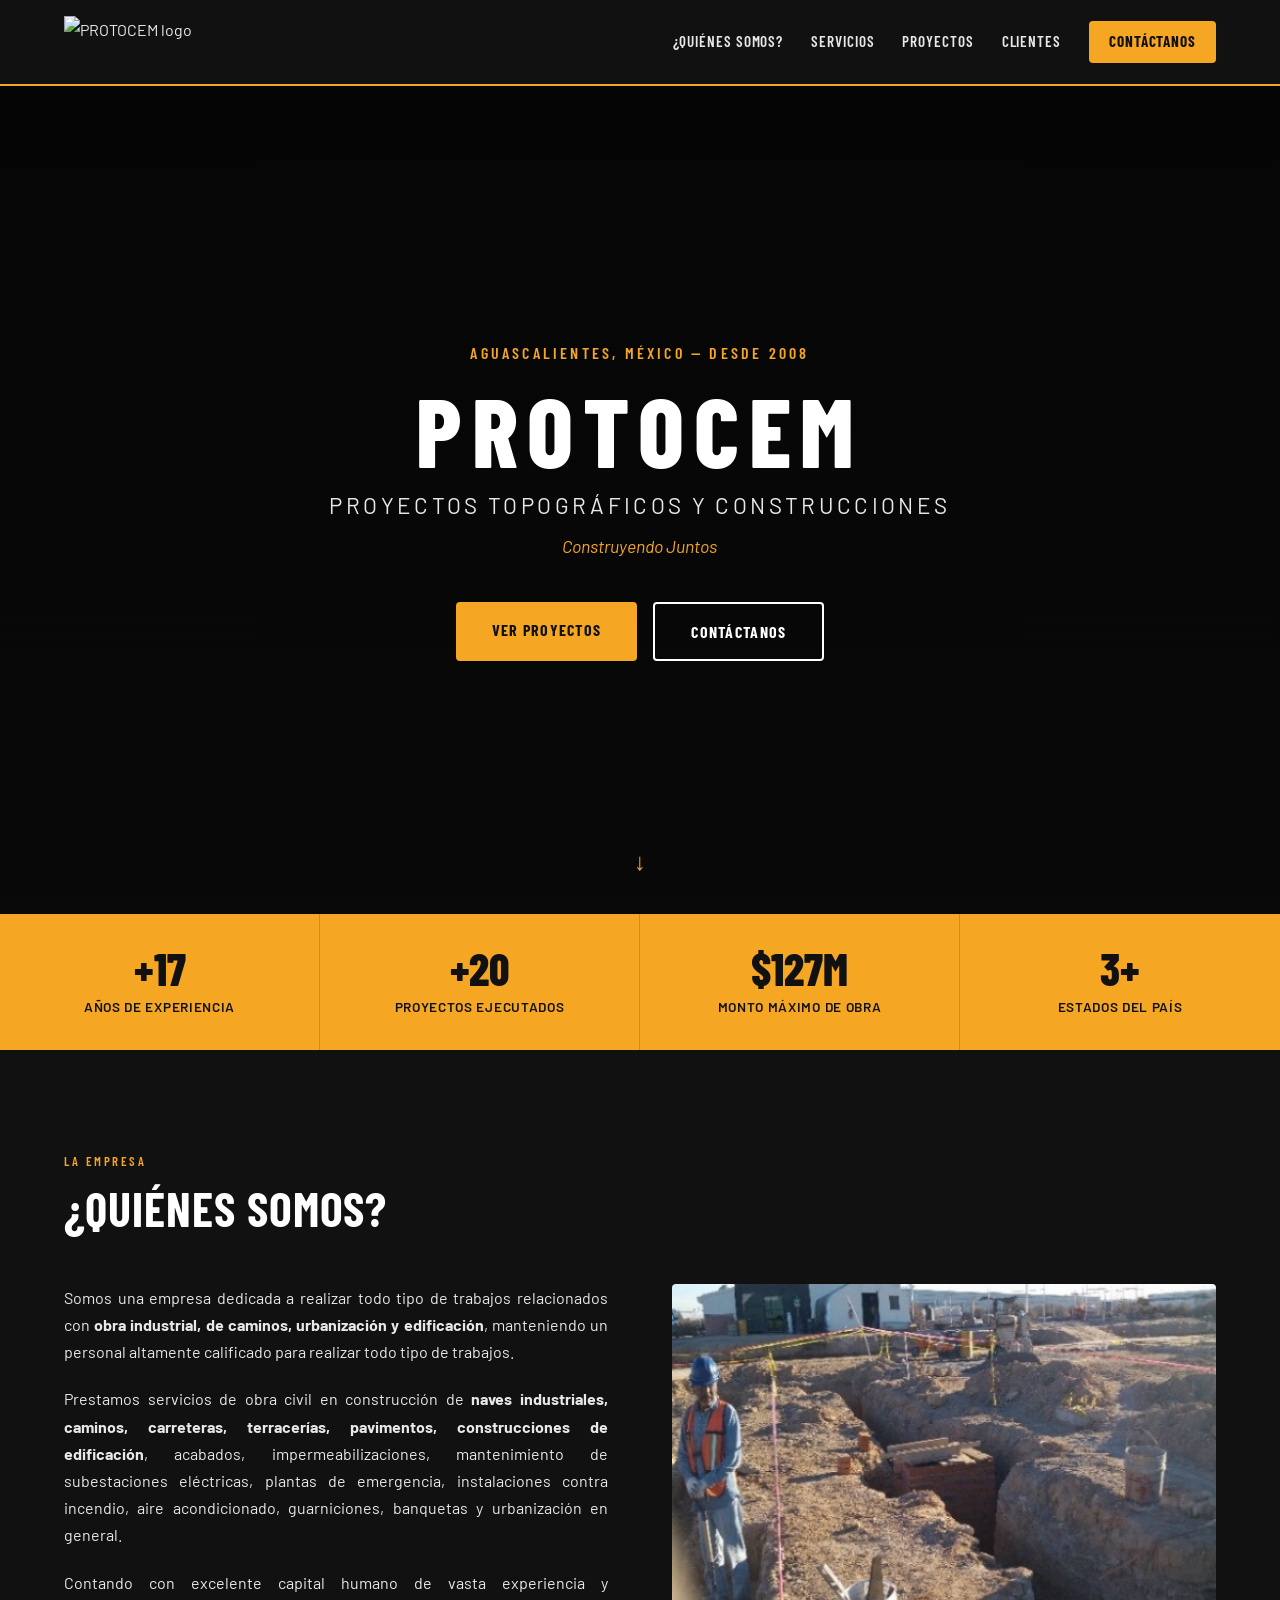
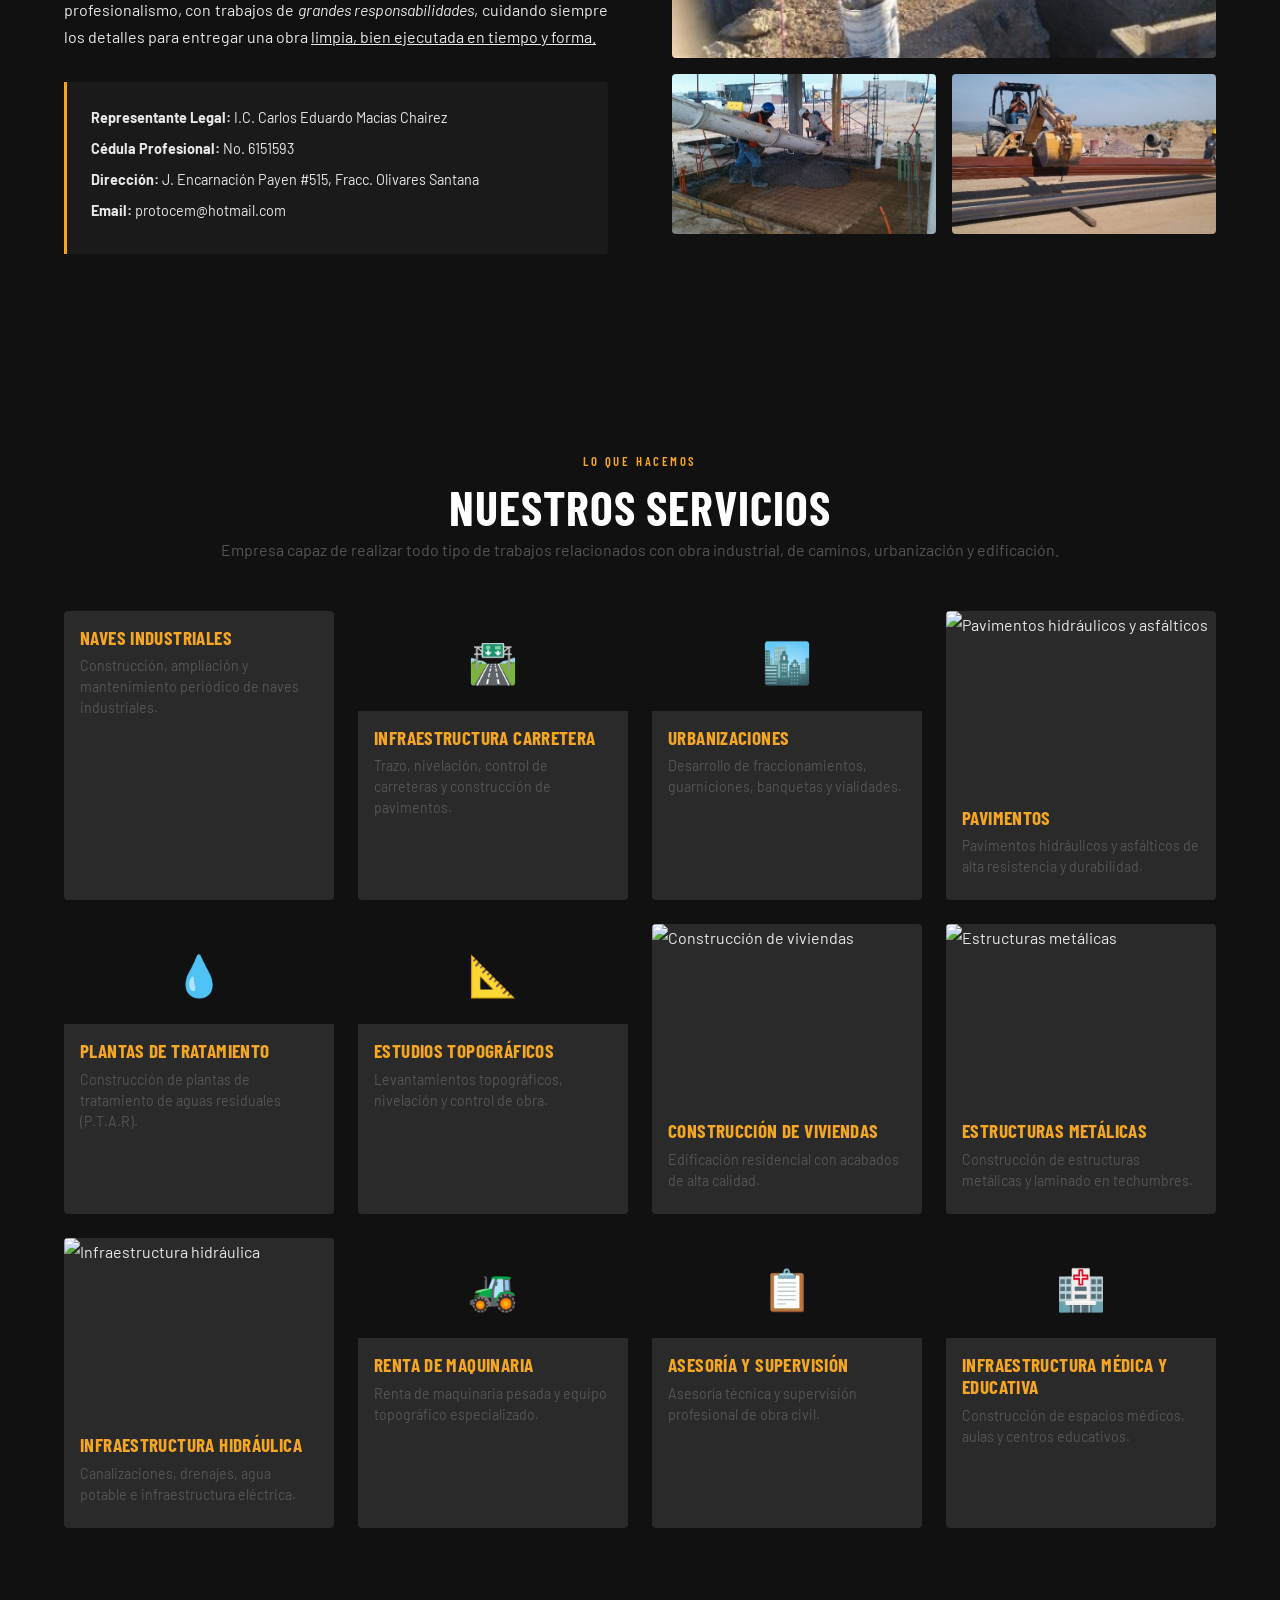
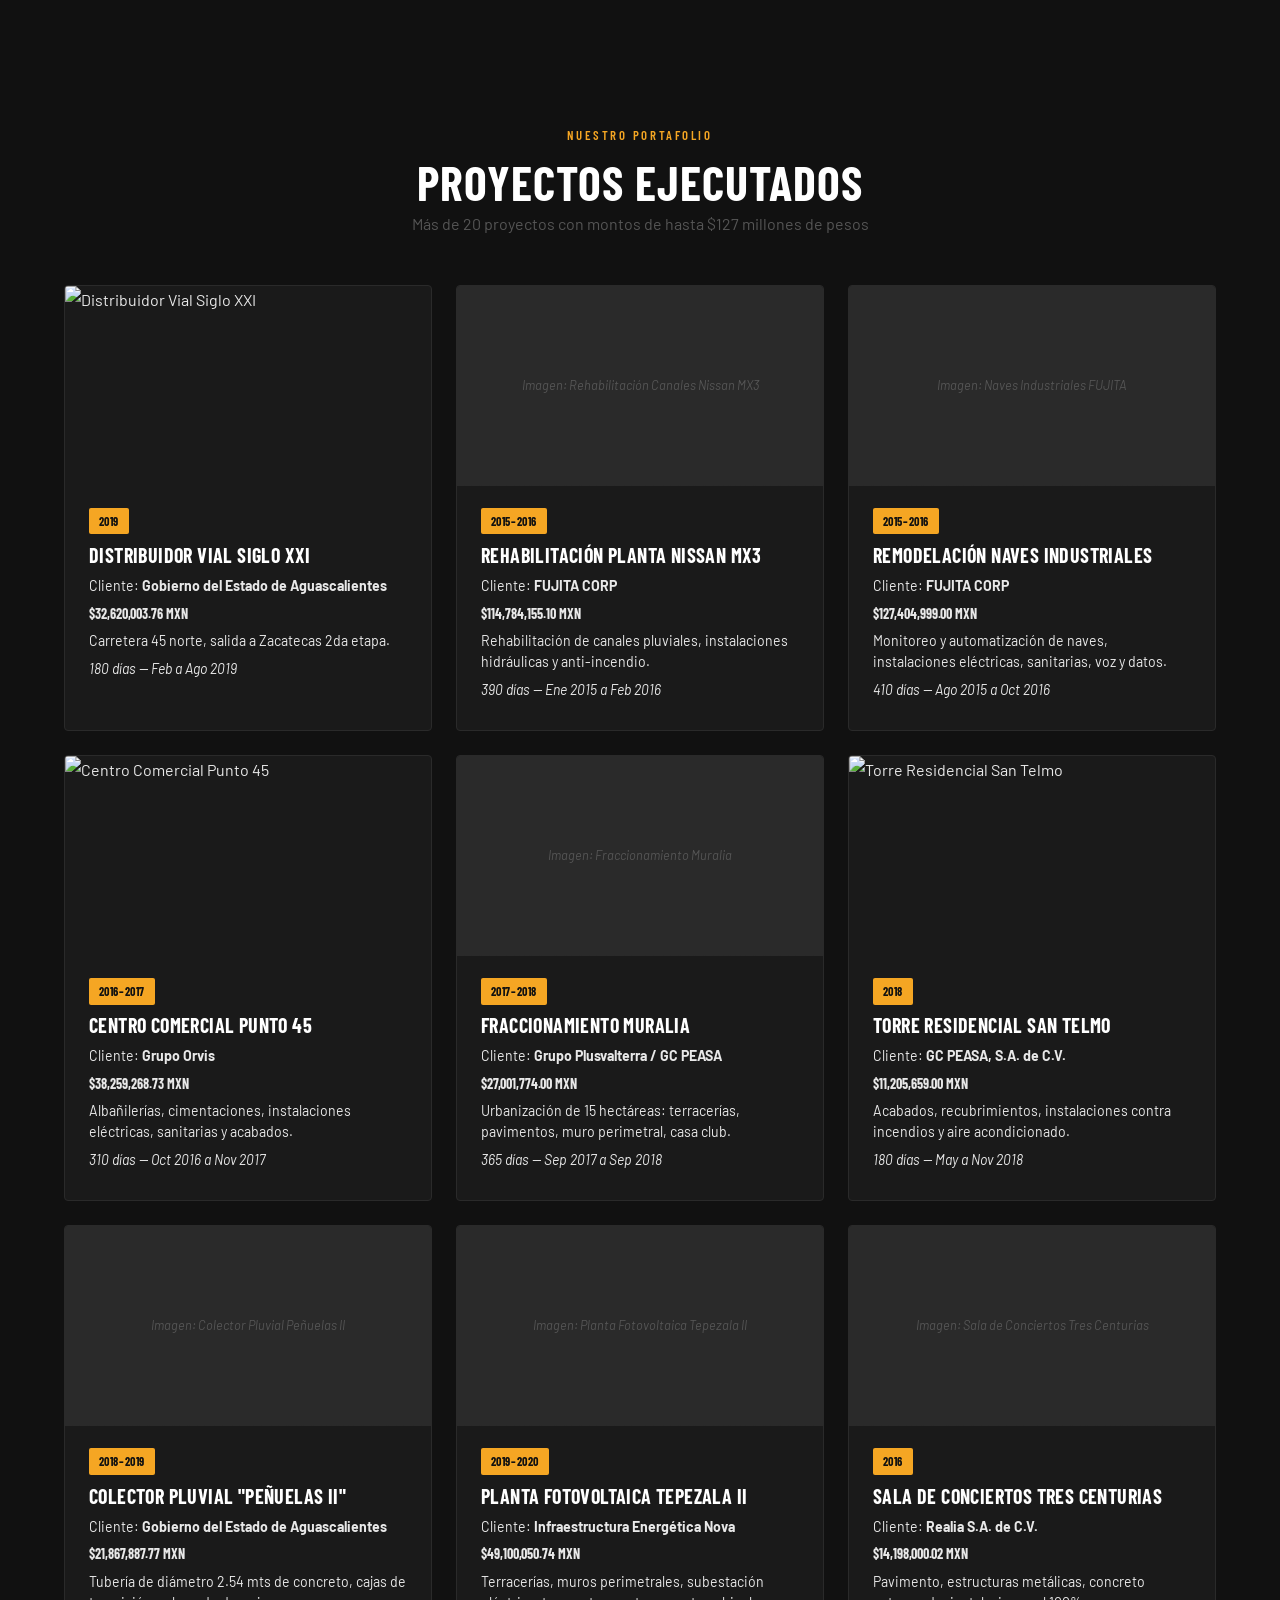
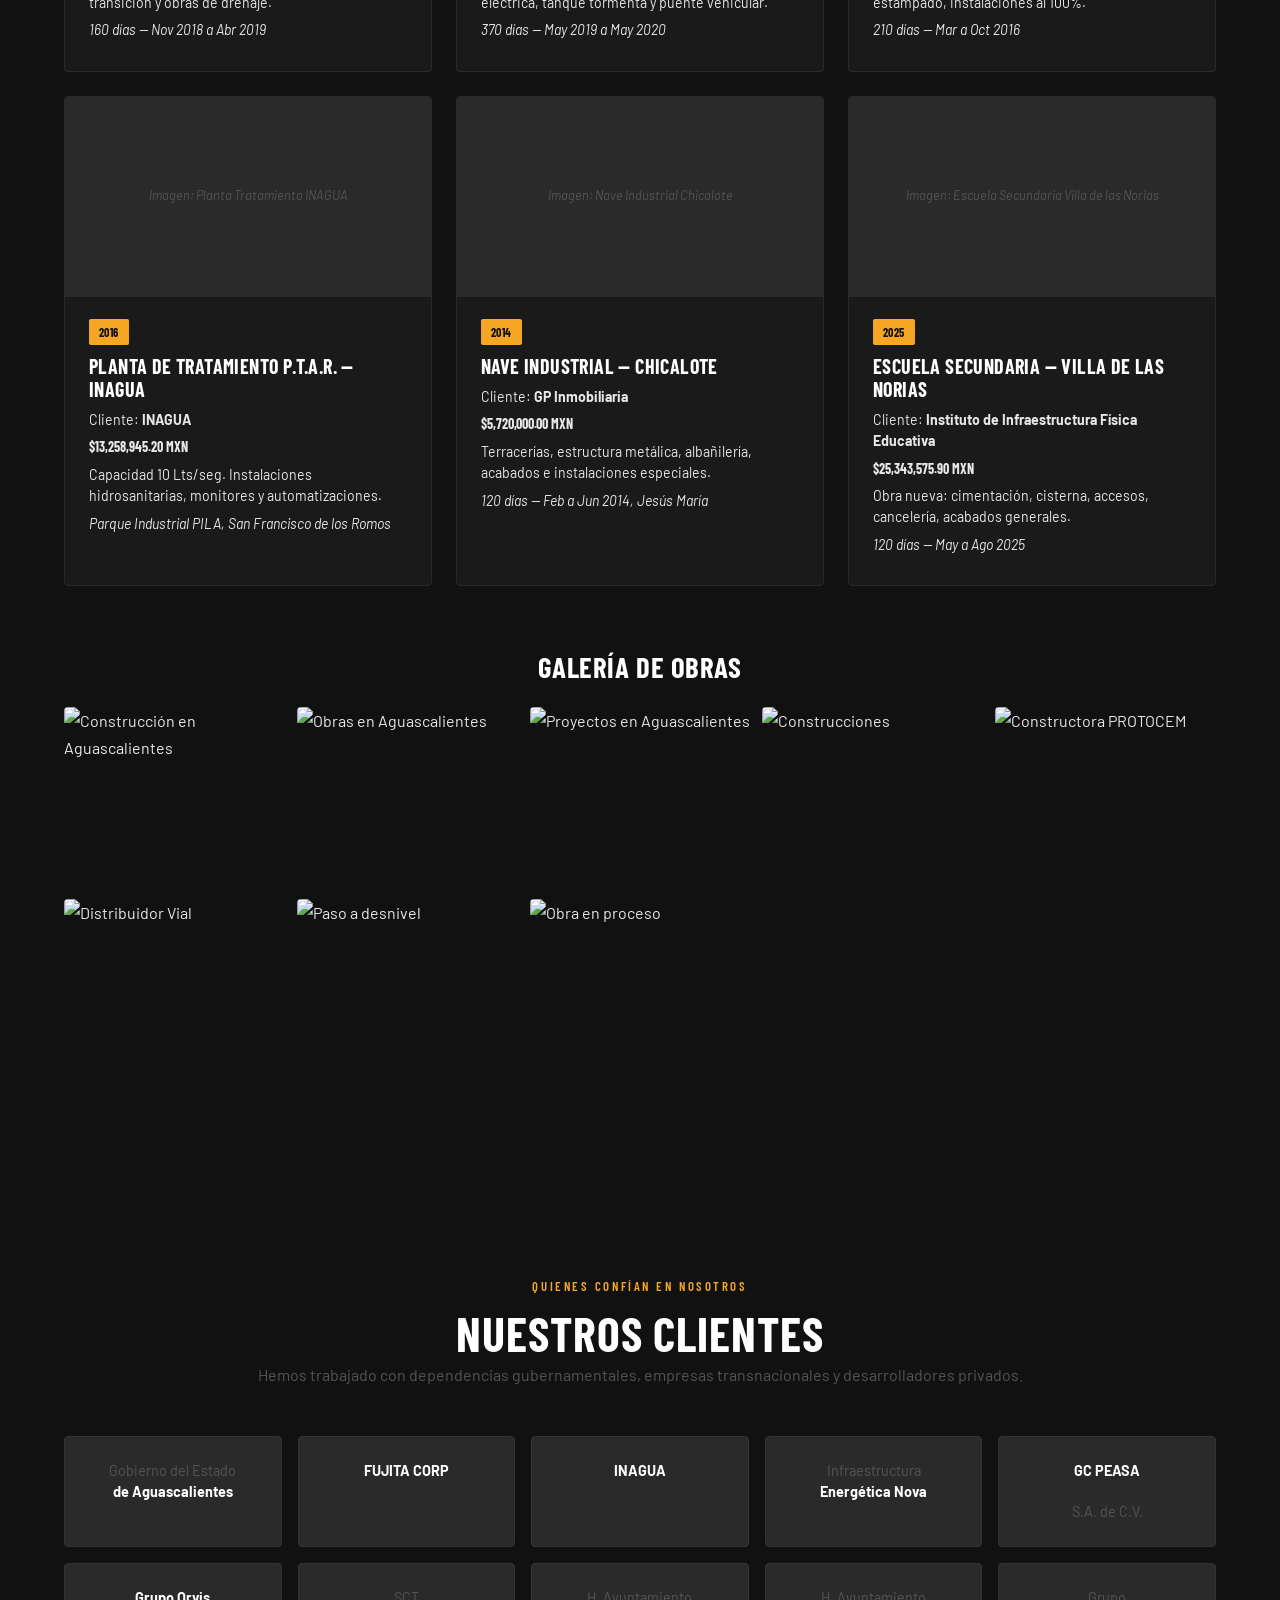
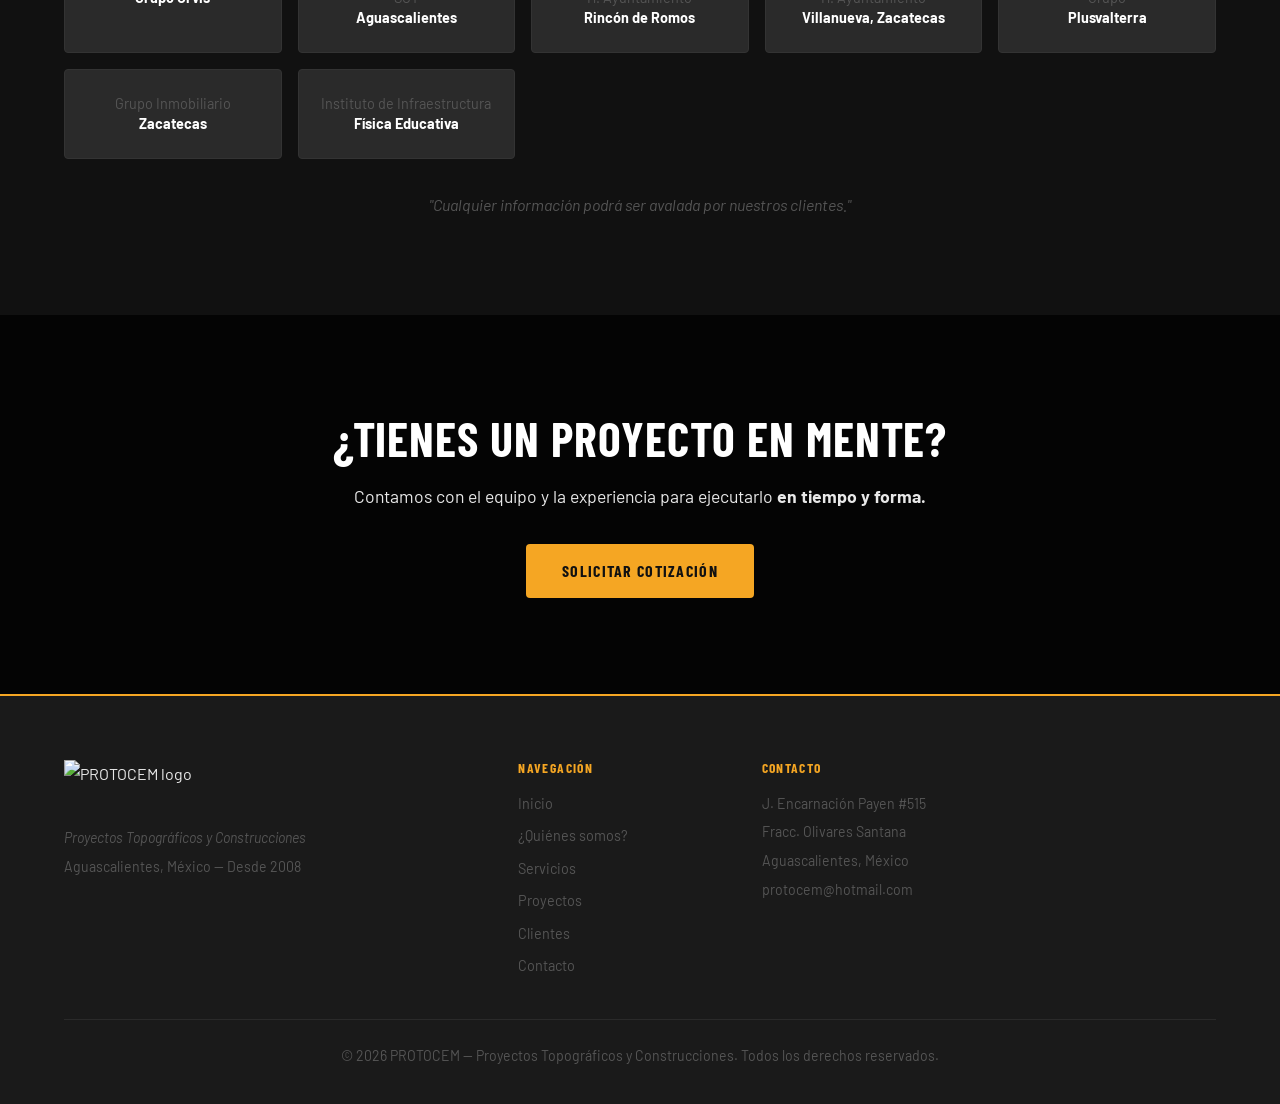
==== commit 524af3c0: "Comprimir todas las imagenes" ====
--- a/index.html
+++ b/index.html
@@ -8,8 +8,7 @@
   <link rel="preconnect" href="https://fonts.googleapis.com" />
   <link rel="preconnect" href="https://fonts.gstatic.com" crossorigin />
   <link href="https://fonts.googleapis.com/css2?family=Barlow+Condensed:wght@400;600;700;800&family=Barlow:ital,wght@0,400;0,500;0,600;1,400&display=swap" rel="stylesheet" />
-
-  <link rel="stylesheet" href="estilos.css" />
+  <link rel="stylesheet" href="estilos.css"/>
 </head>
 
 <body>
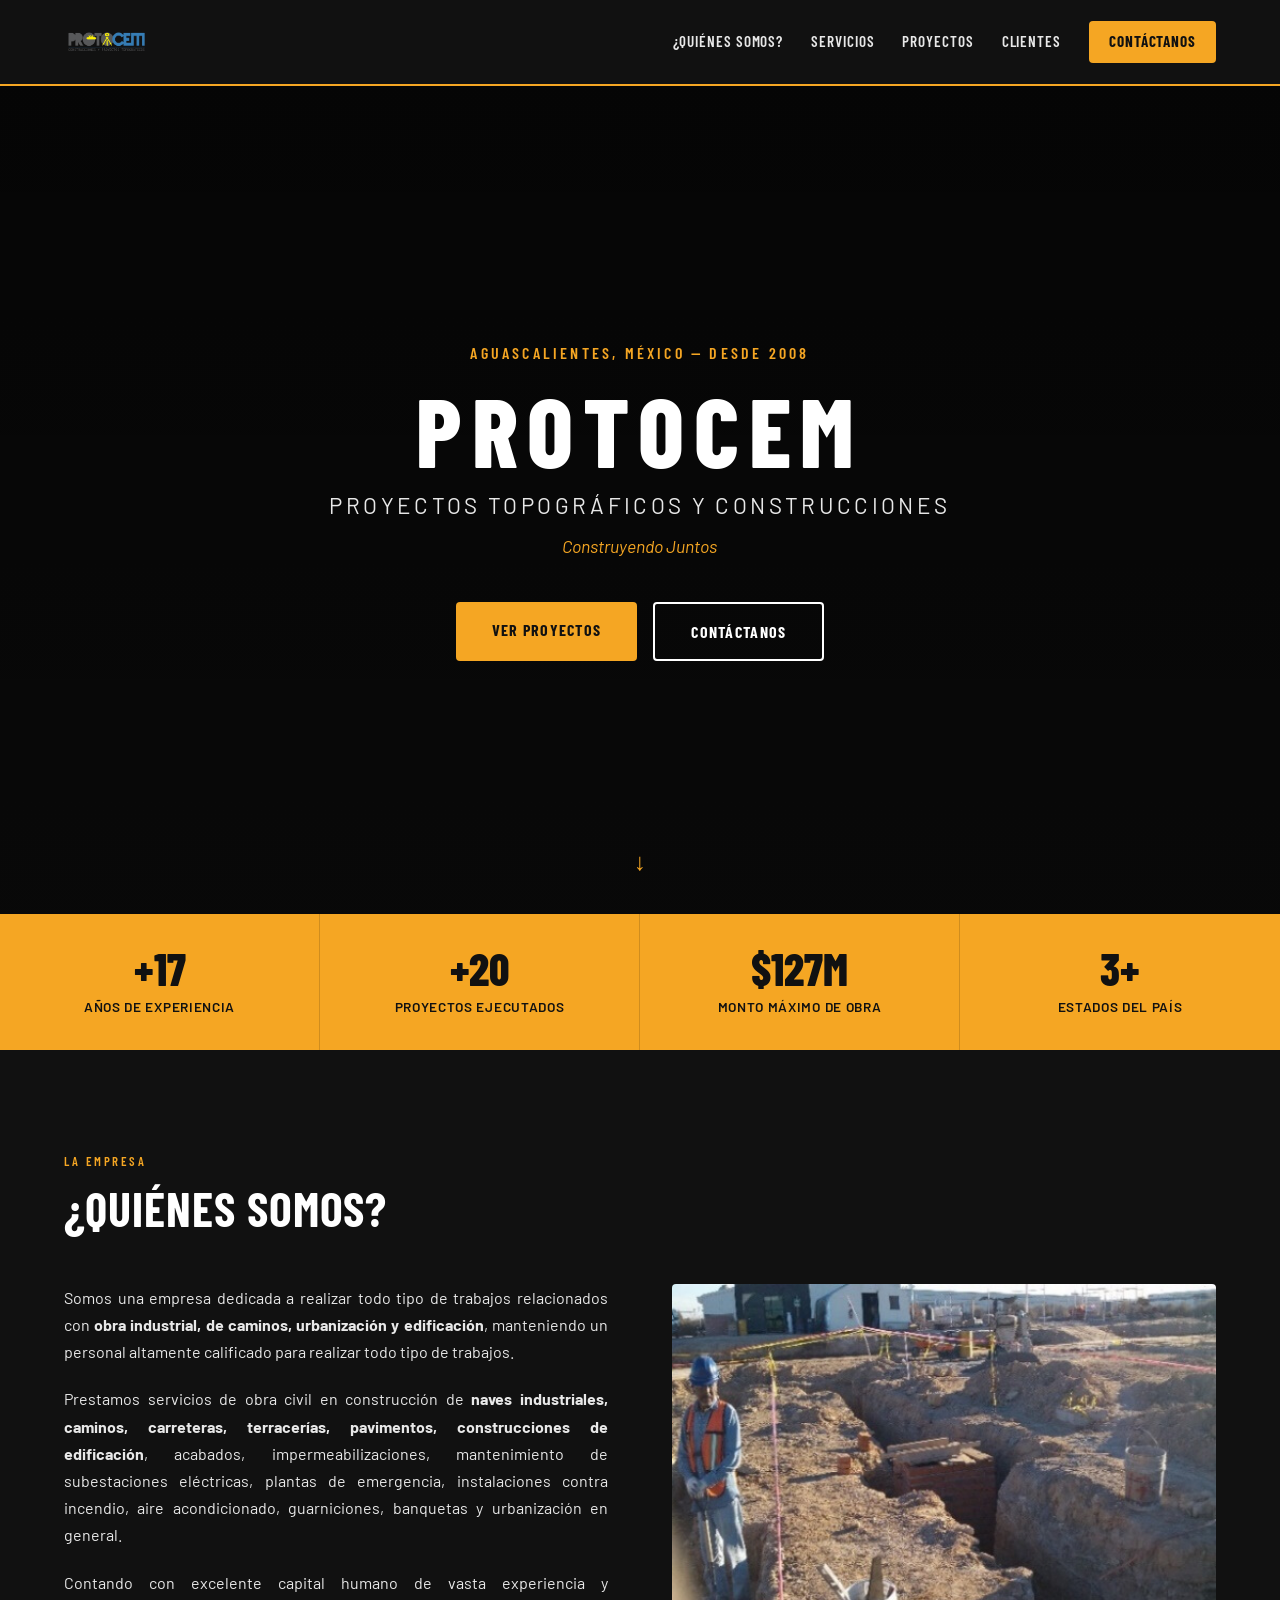
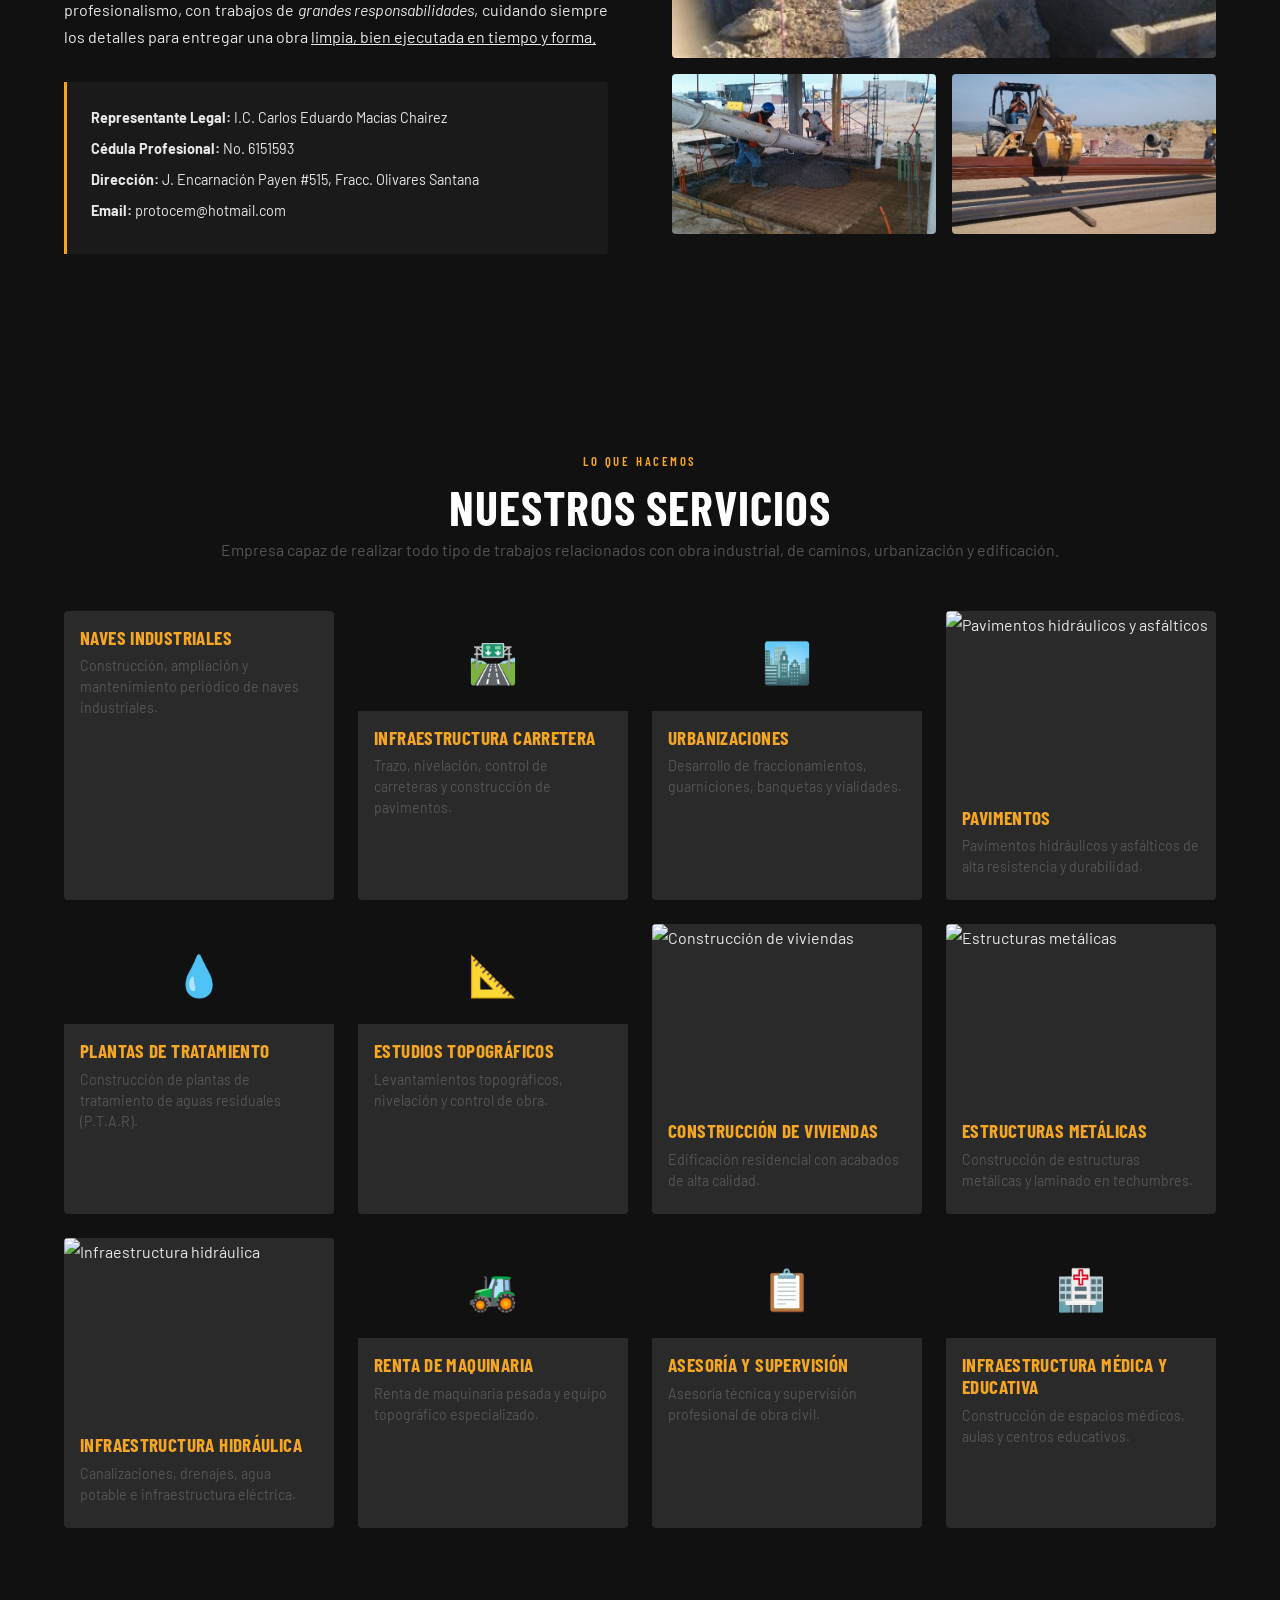
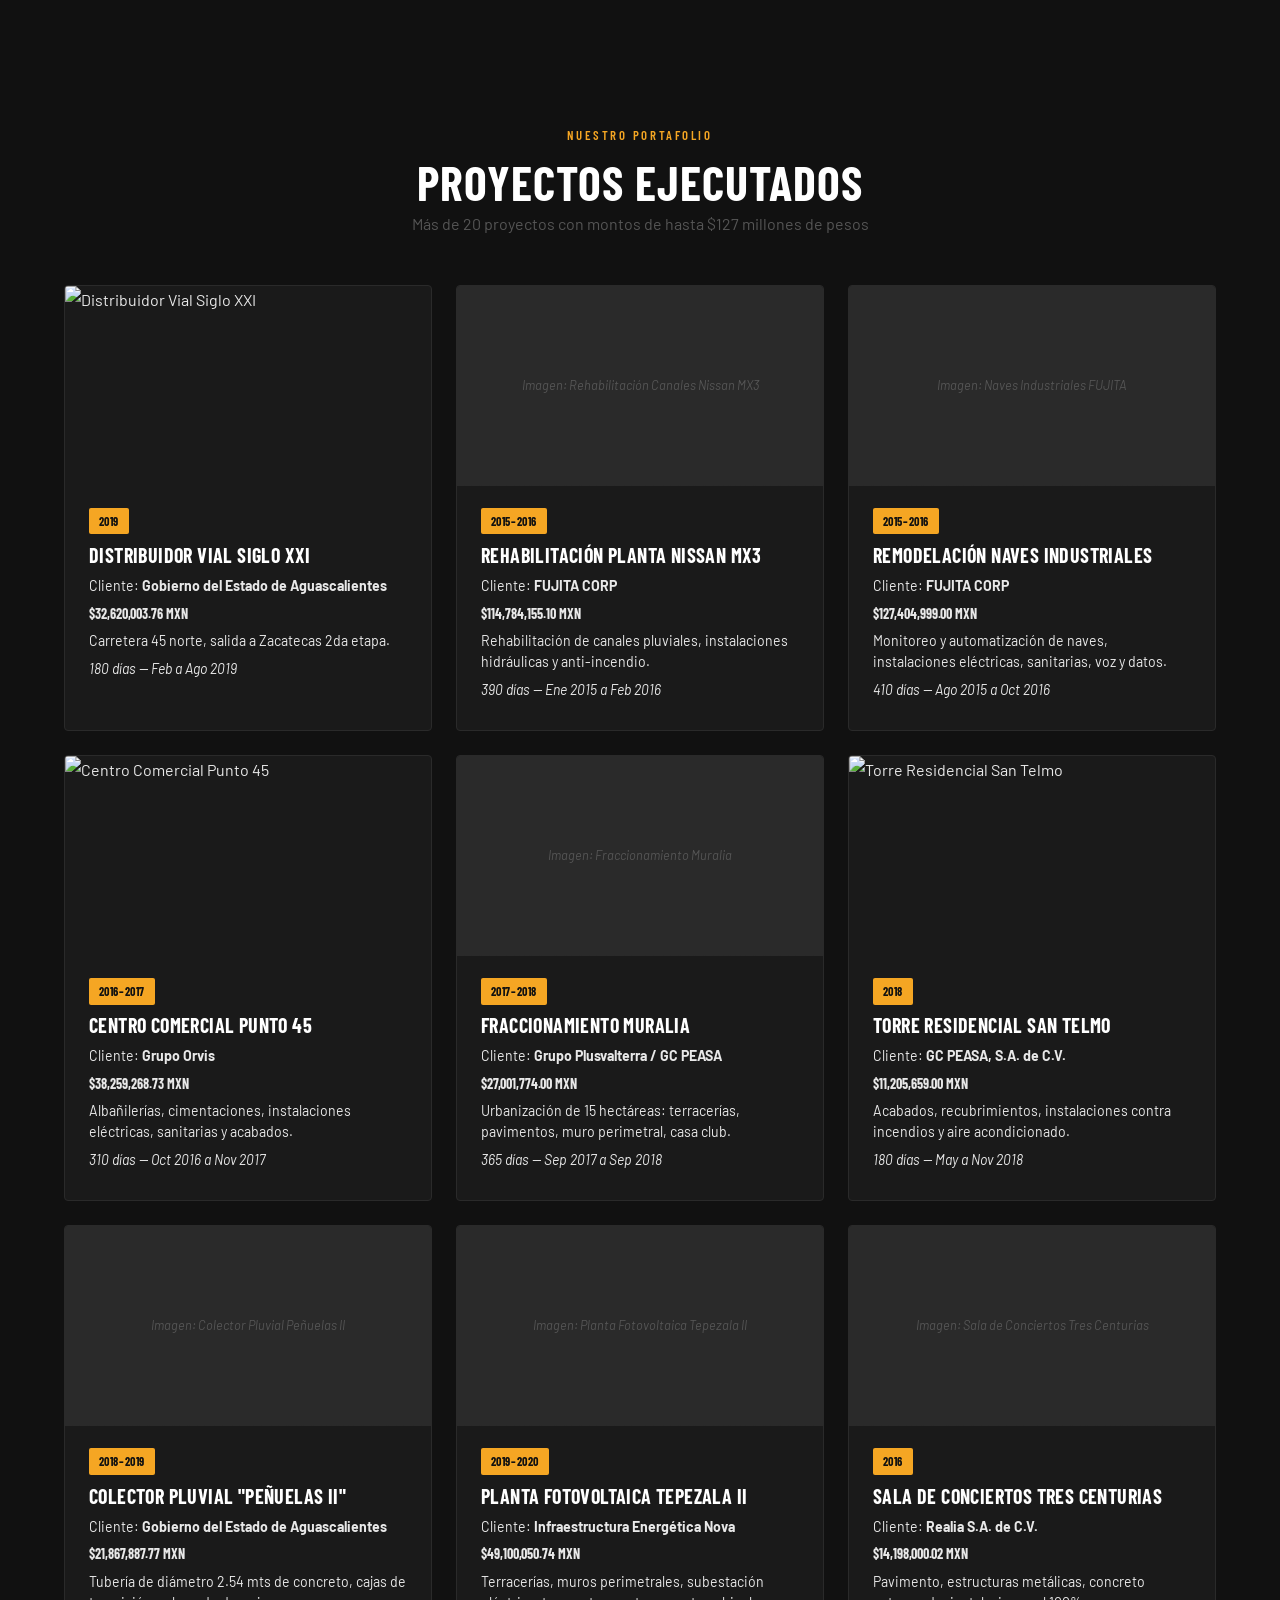
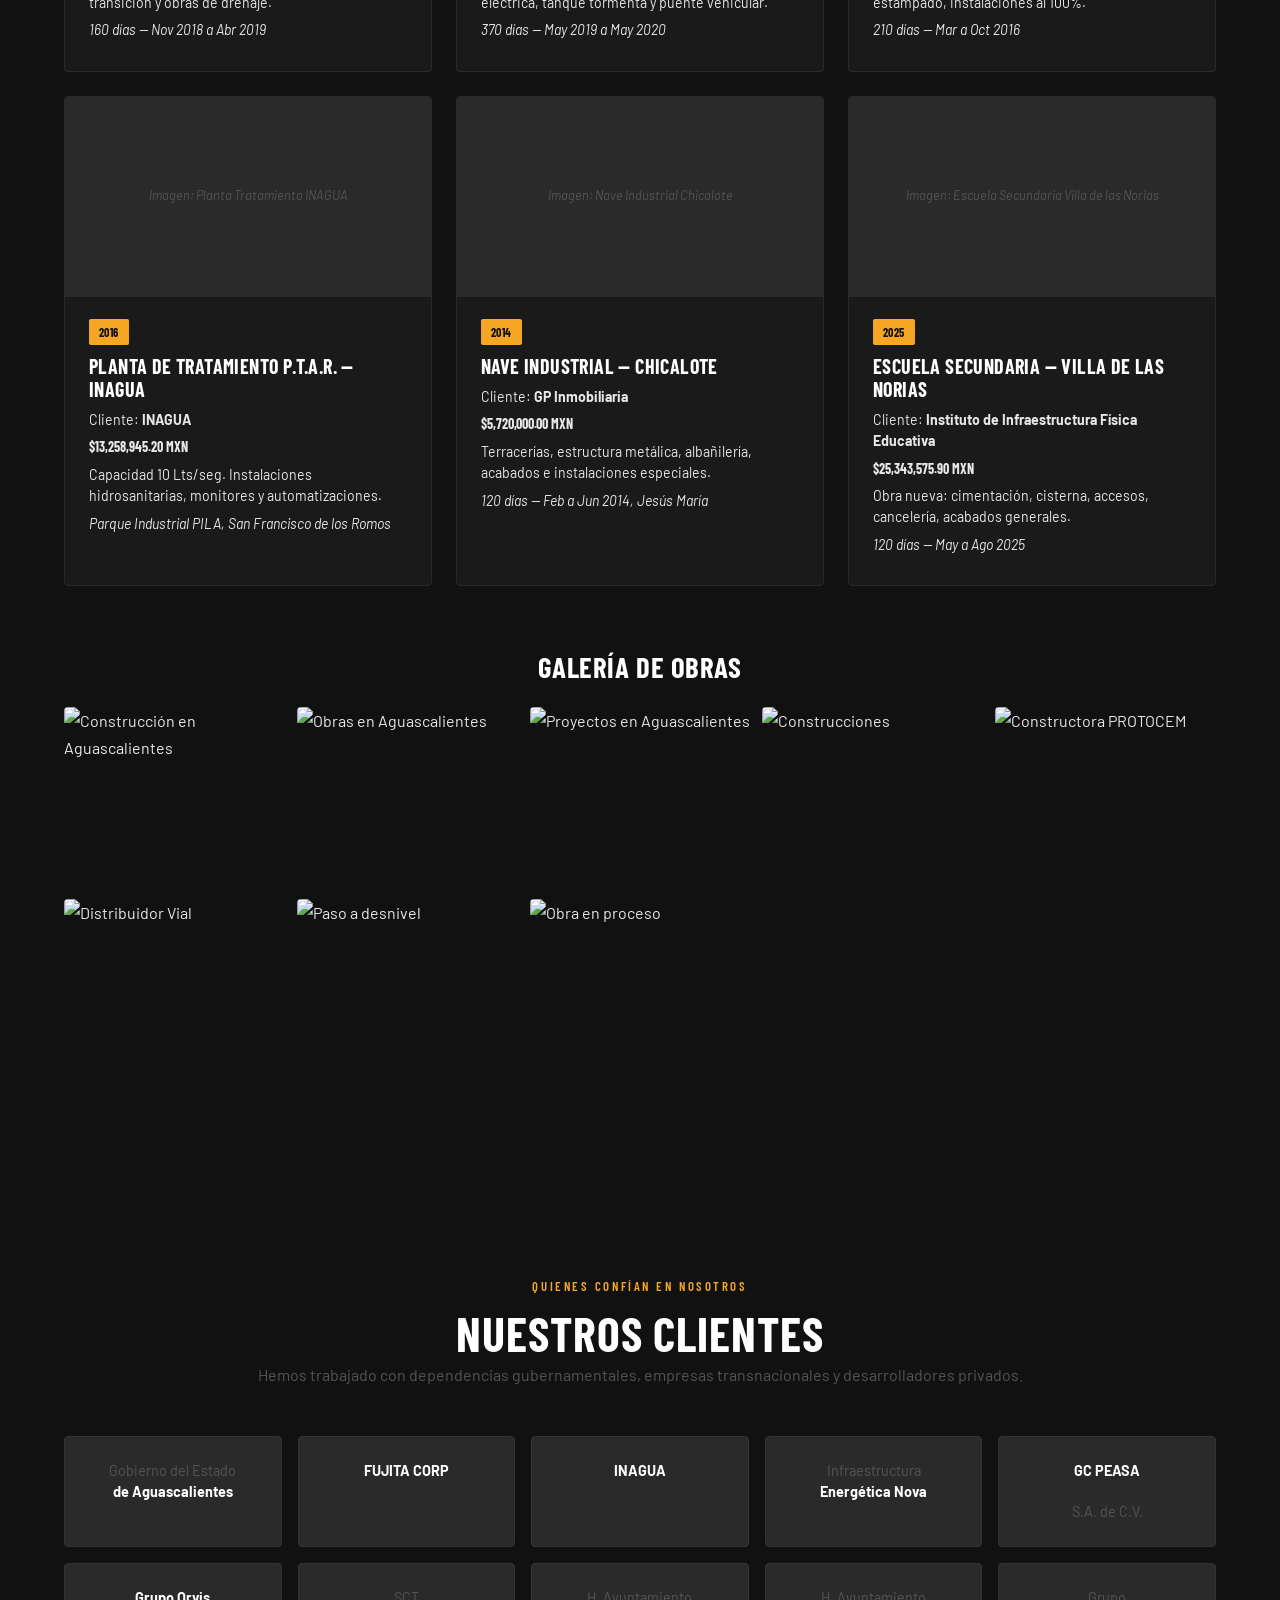
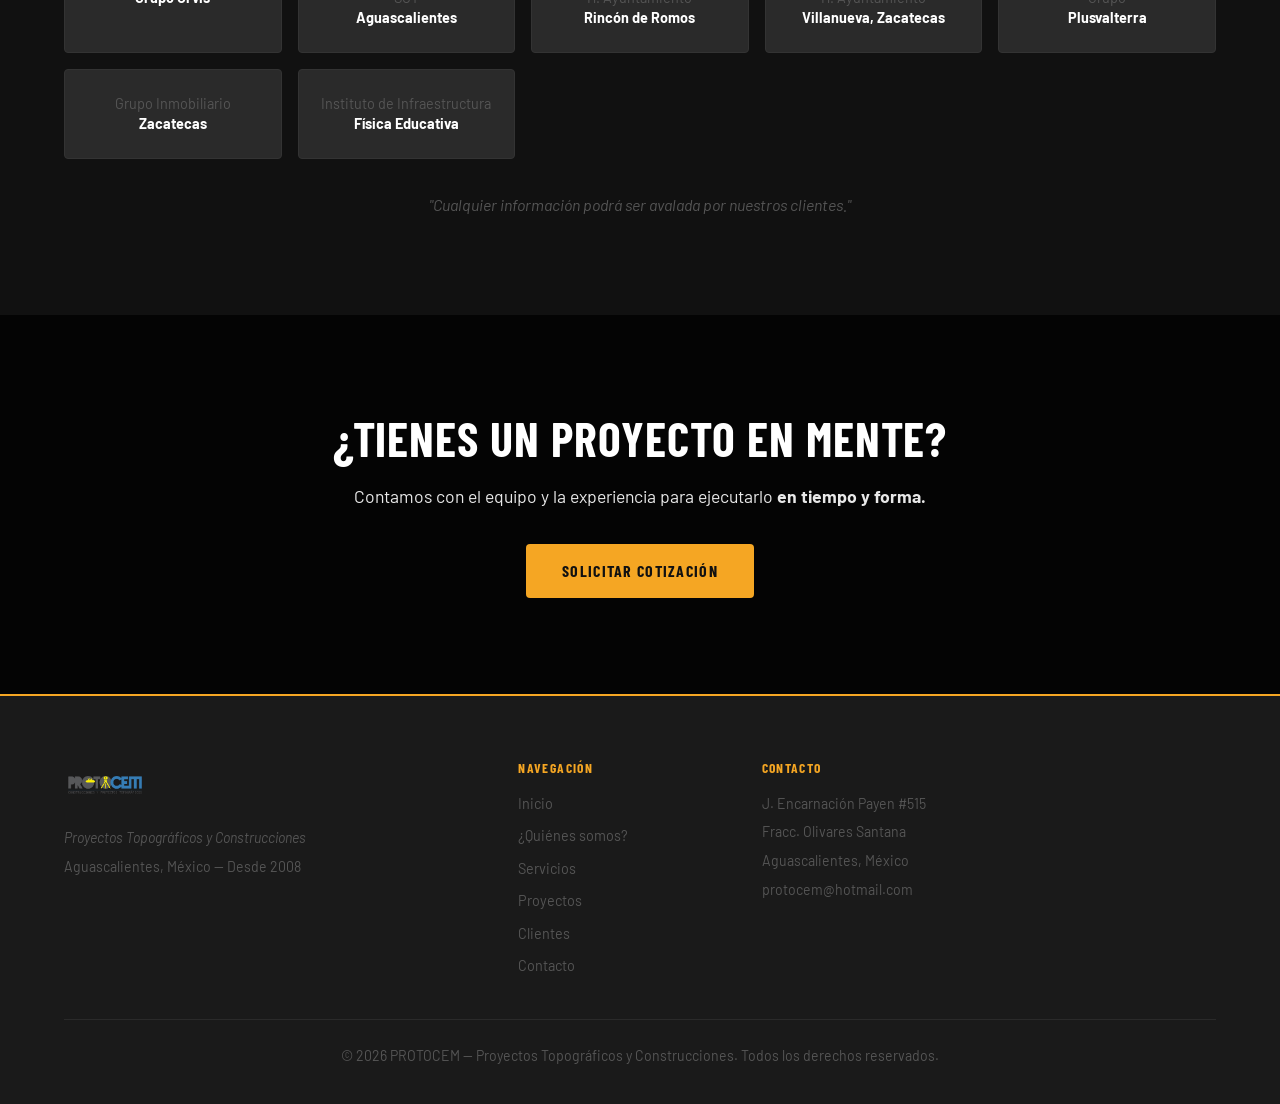
==== commit a303c433: "Corregir más links y agregar logo" ====
--- a/index.html
+++ b/index.html
@@ -14,7 +14,7 @@
 <body>
   <header class="encabezado" id="inicio">
     <a href="index.html" class="logo">
-      <img src="img/brand.jpg" alt="PROTOCEM logo" />
+      <img src="img/brand.png" alt="PROTOCEM logo" />
     </a>
     <nav class="navegacion">
       <a href="#quienes-somos">¿Quiénes somos?</a>
@@ -437,7 +437,7 @@
     <div class="pie-contenido">
 
       <div class="pie-marca">
-        <img src="img/brand.jpg" alt="PROTOCEM logo" class="pie-logo" />
+        <img src="img/brand.png" alt="PROTOCEM logo" class="pie-logo" />
         <p class="texto-gris"><em>Proyectos Topográficos y Construcciones</em></p>
         <p class="texto-gris">Aguascalientes, México &mdash; Desde 2008</p>
       </div>
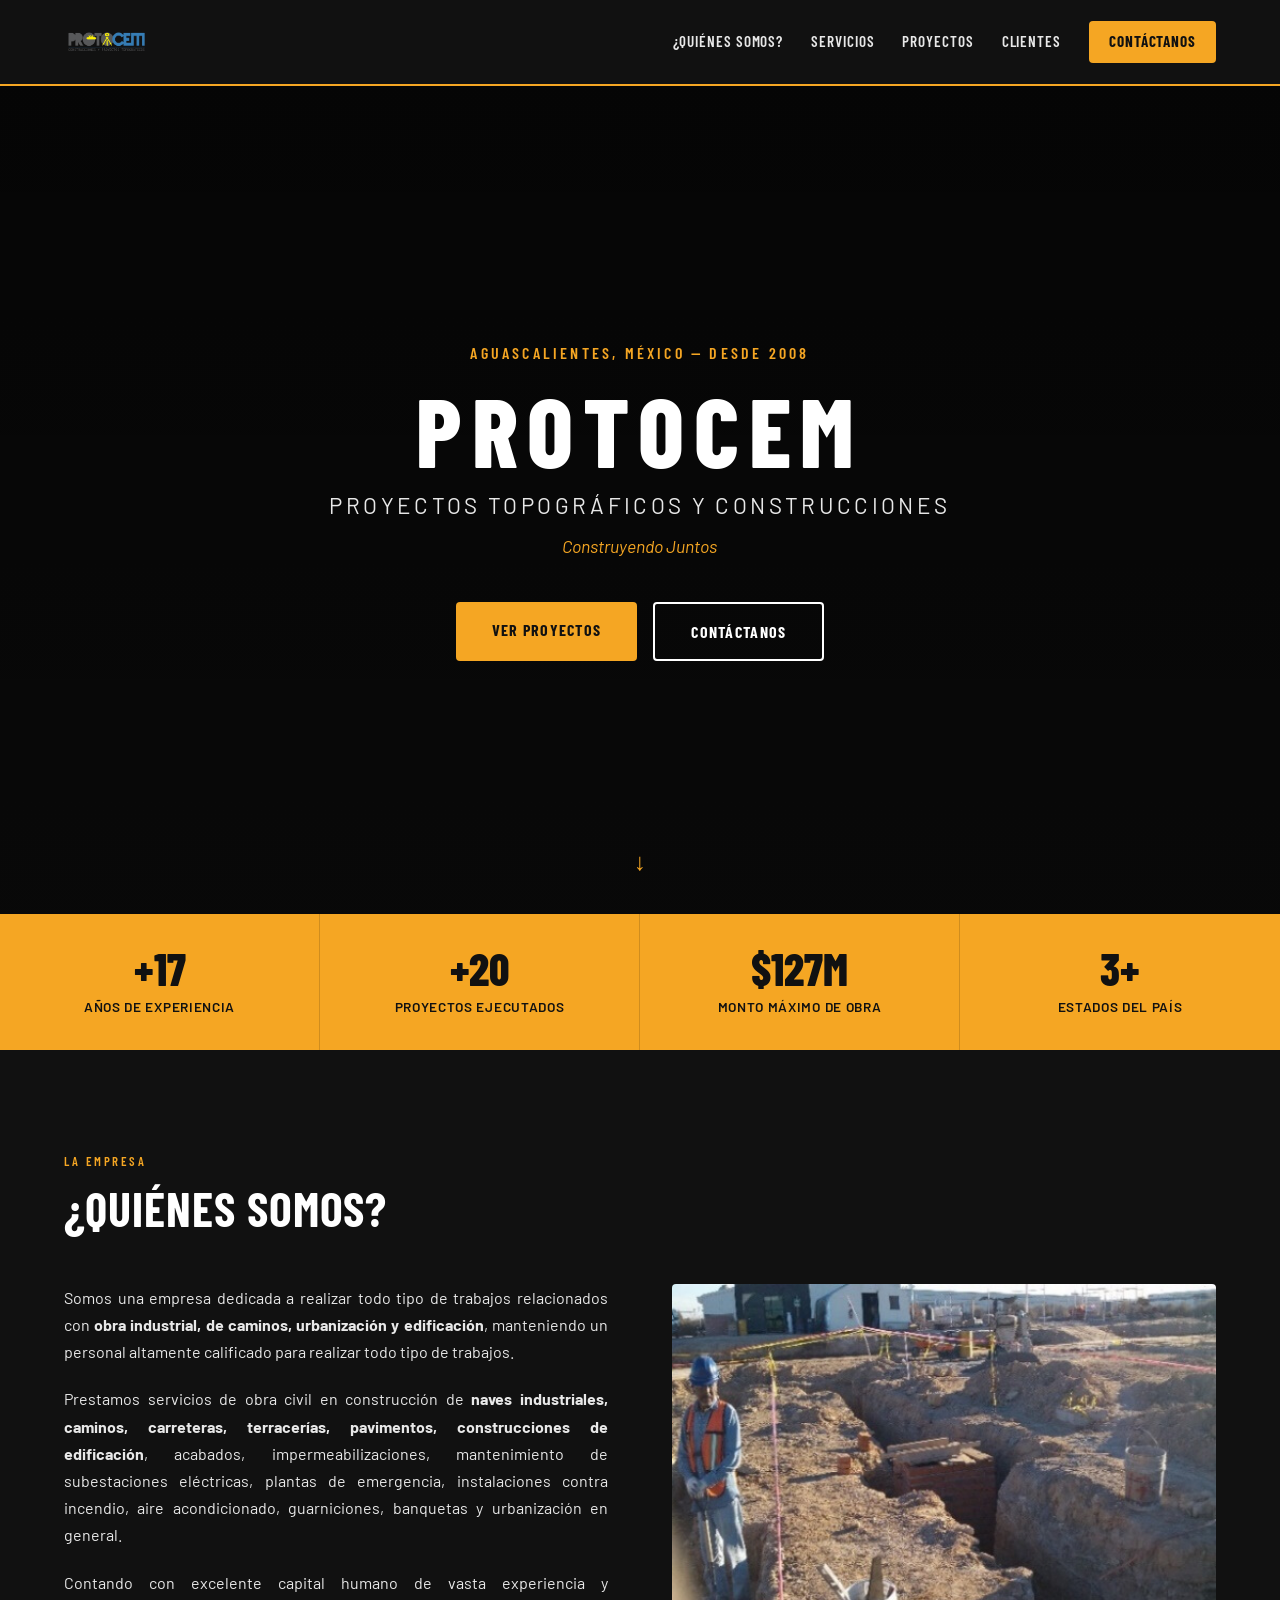
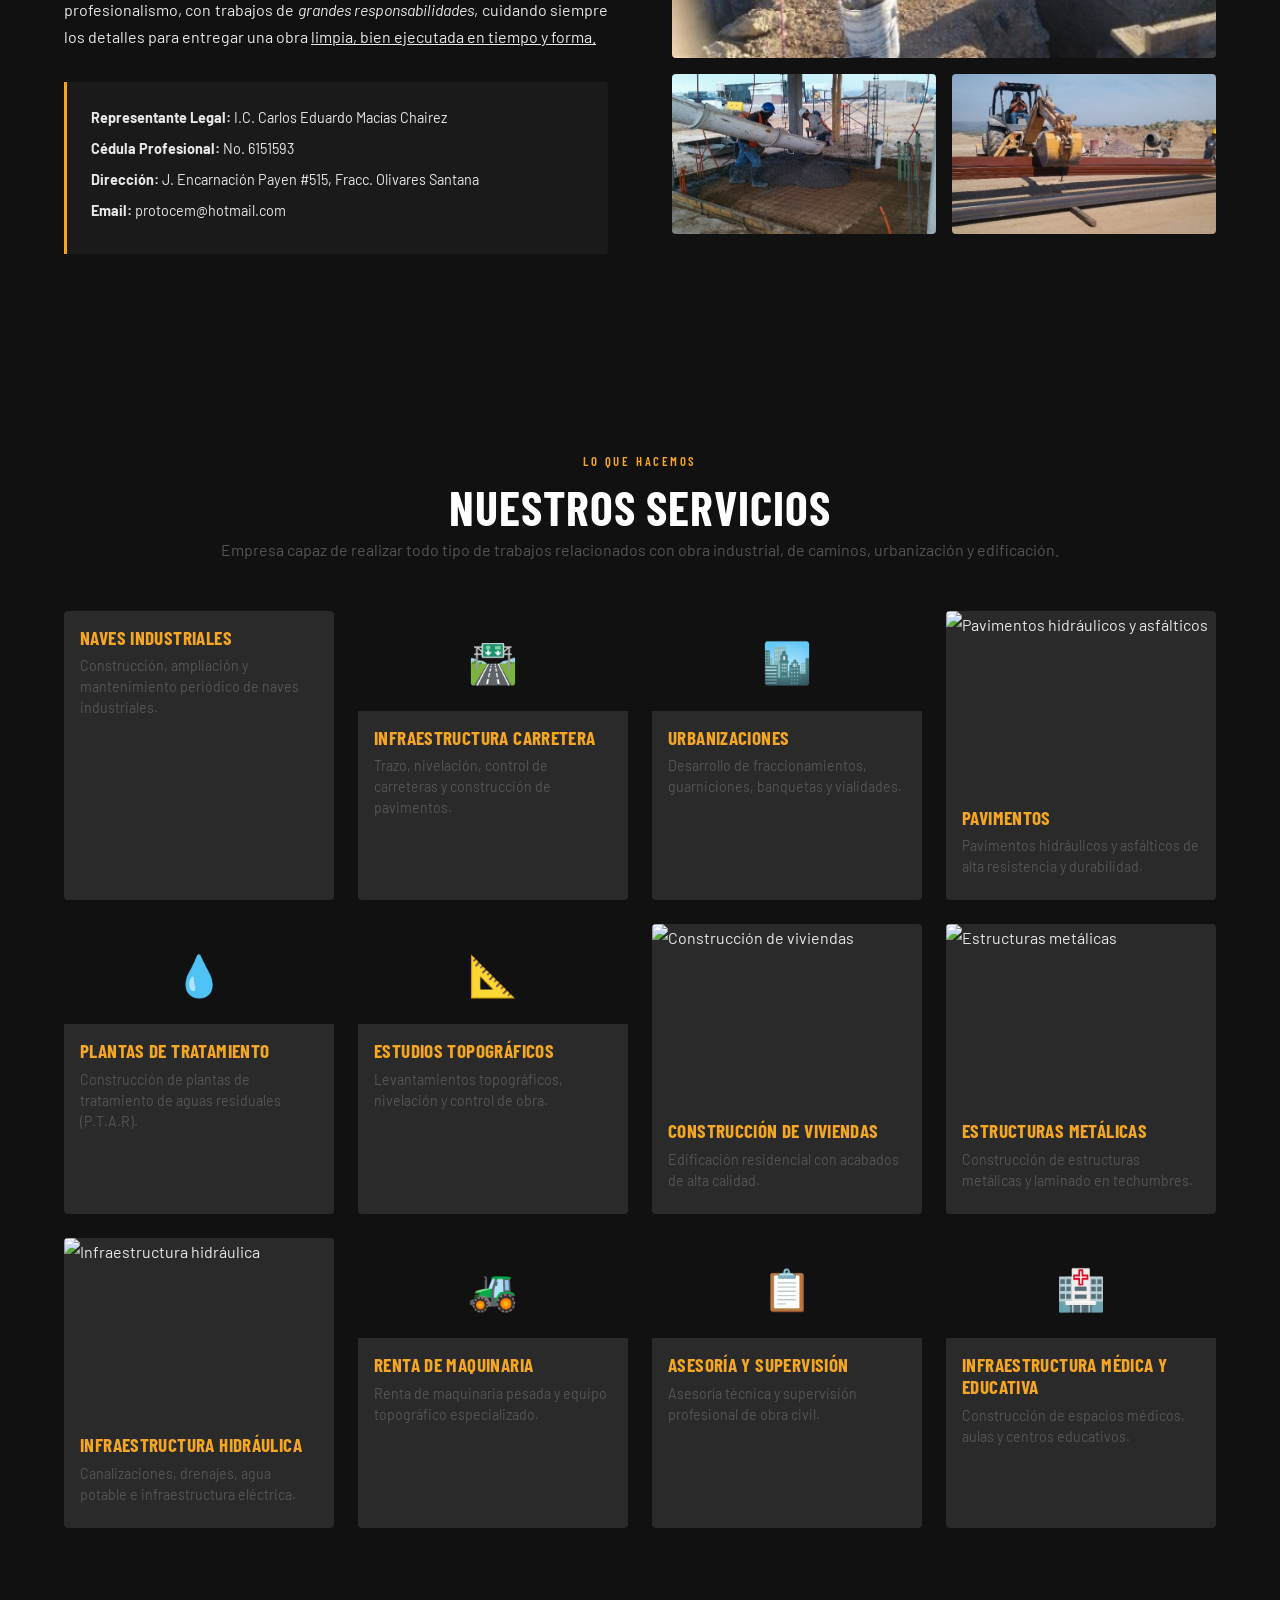
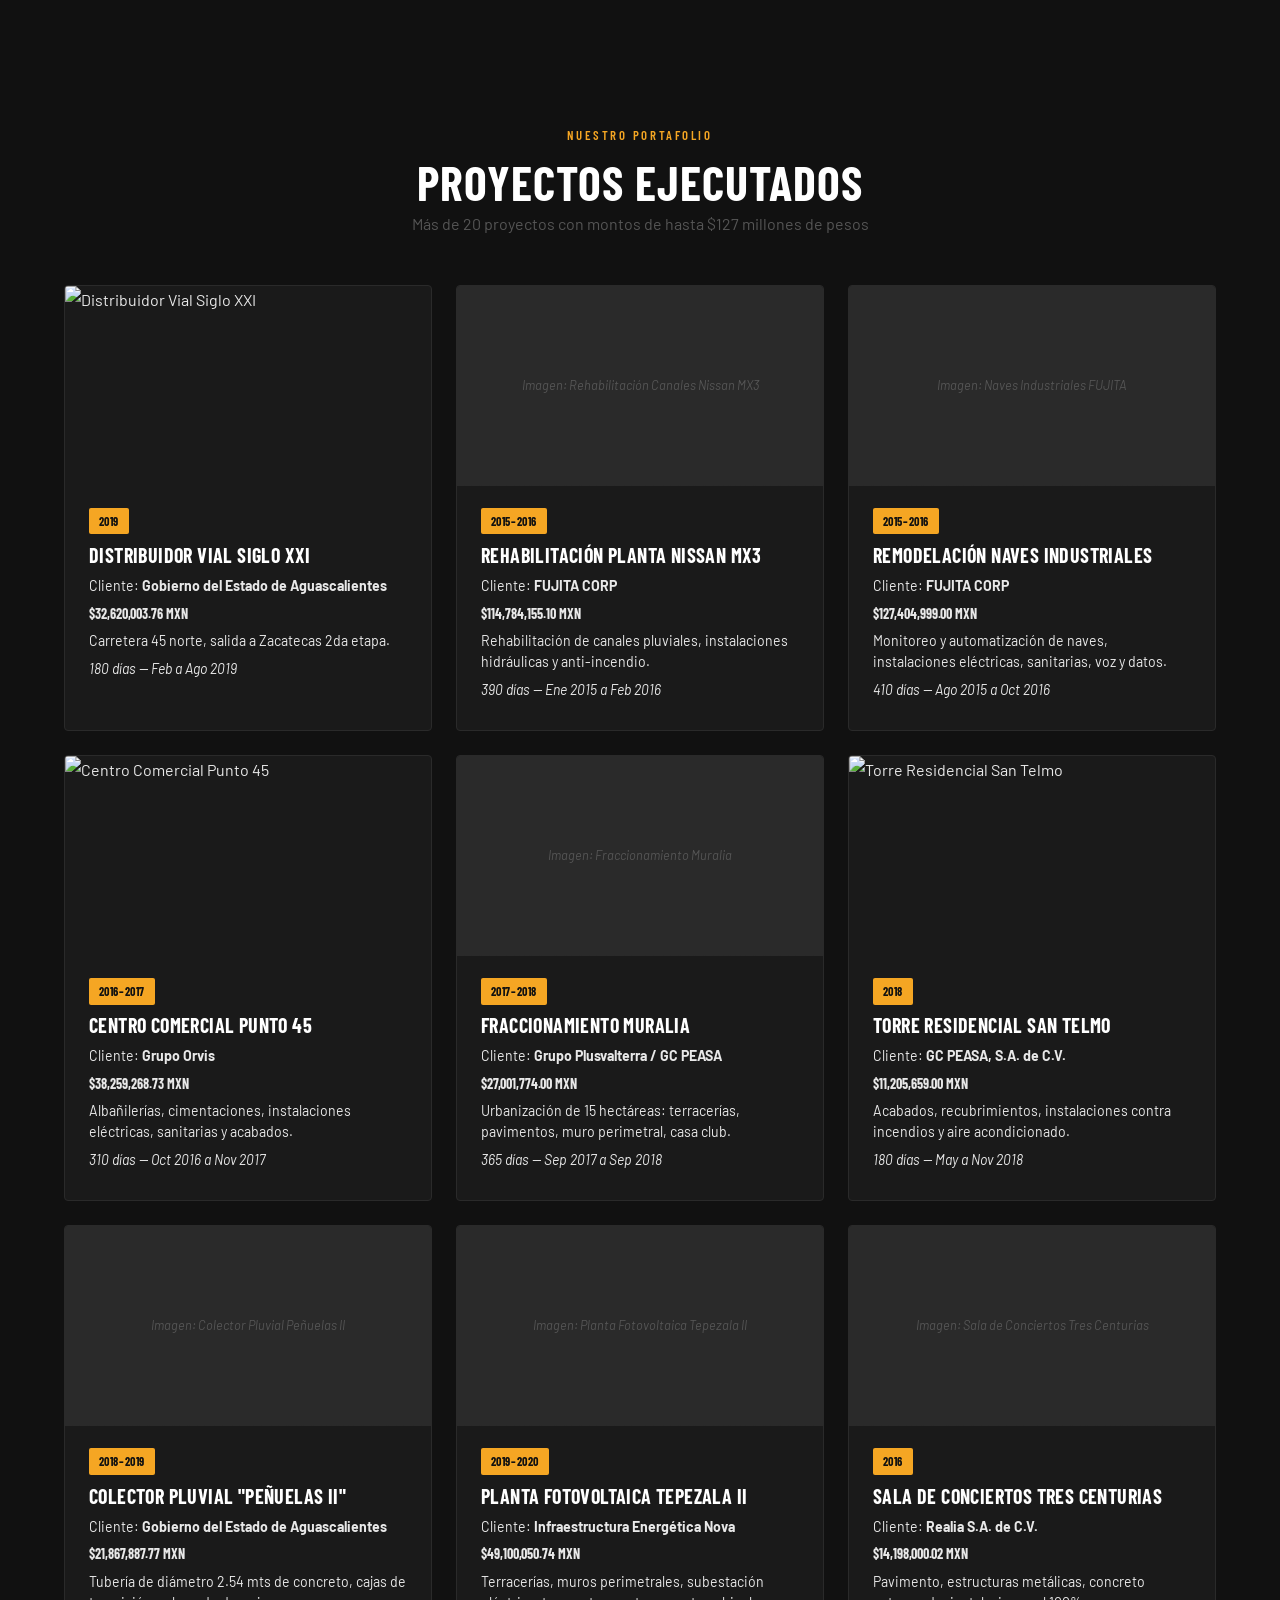
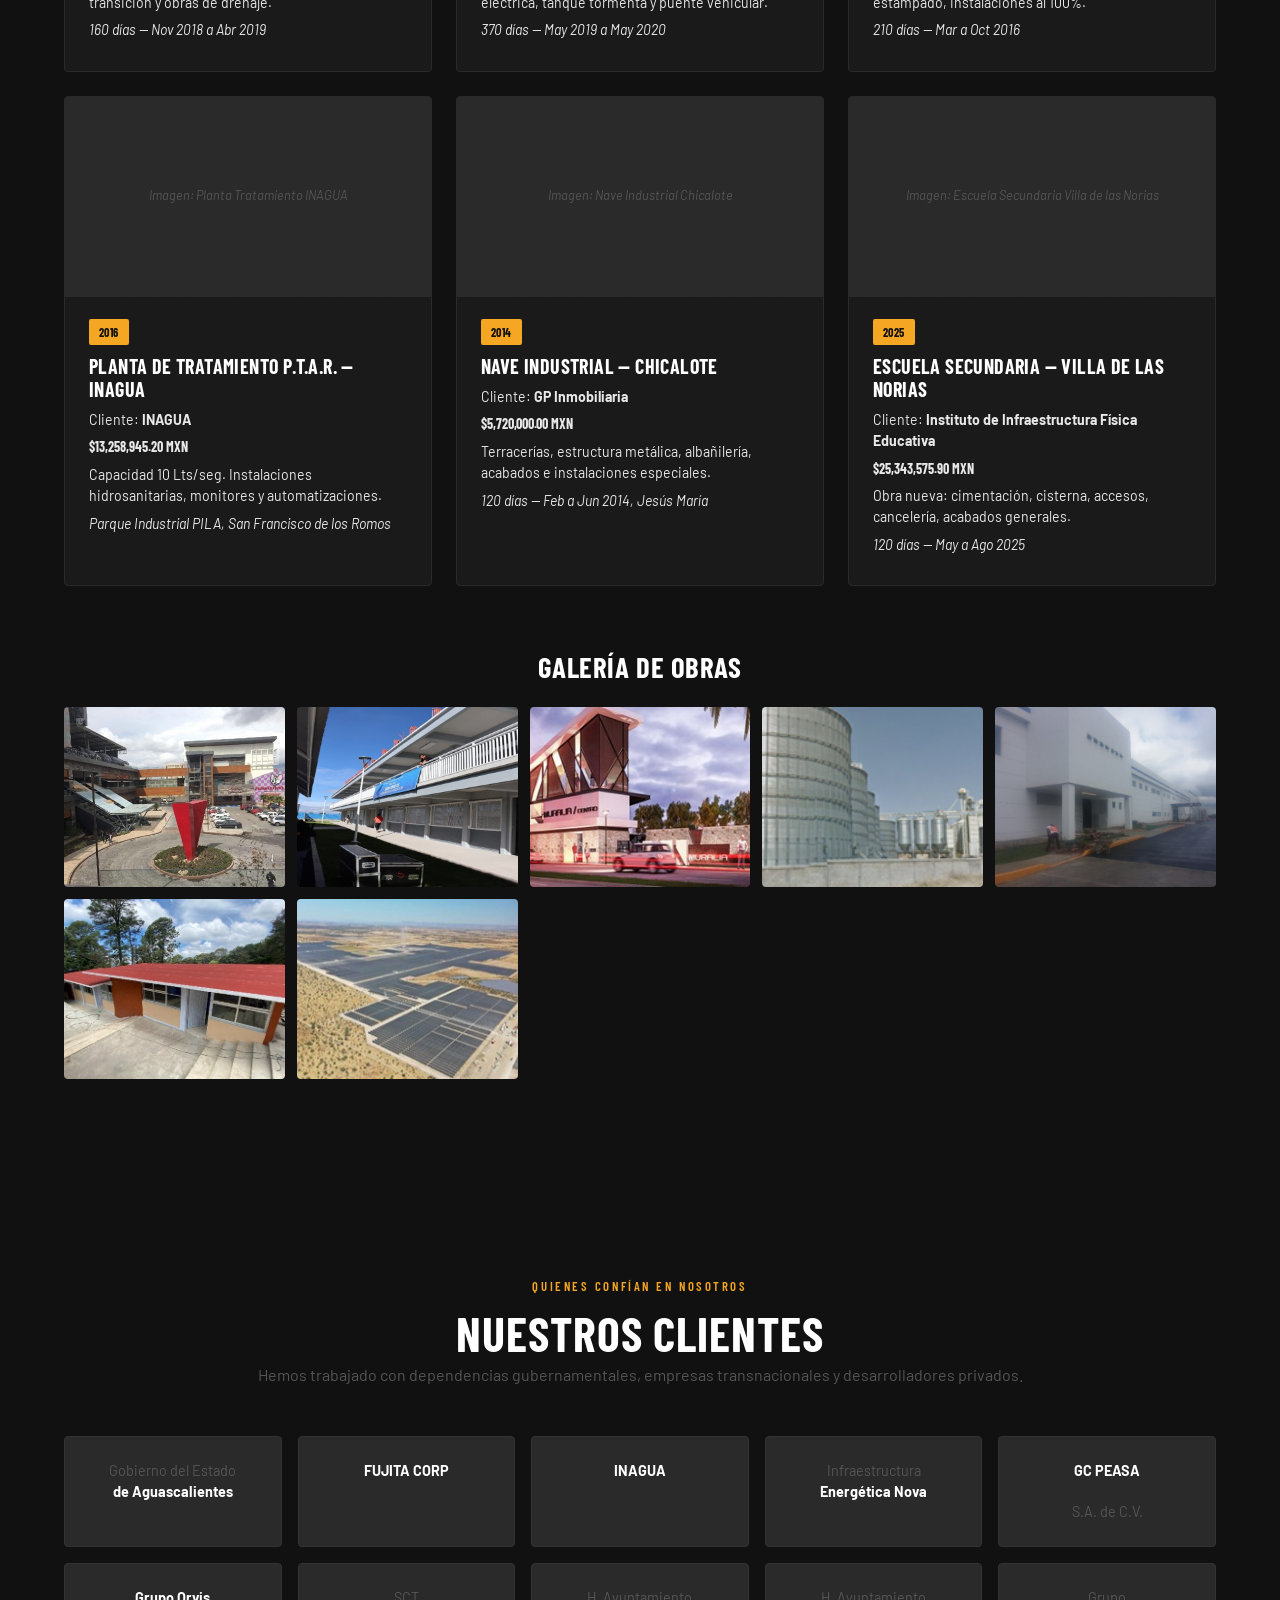
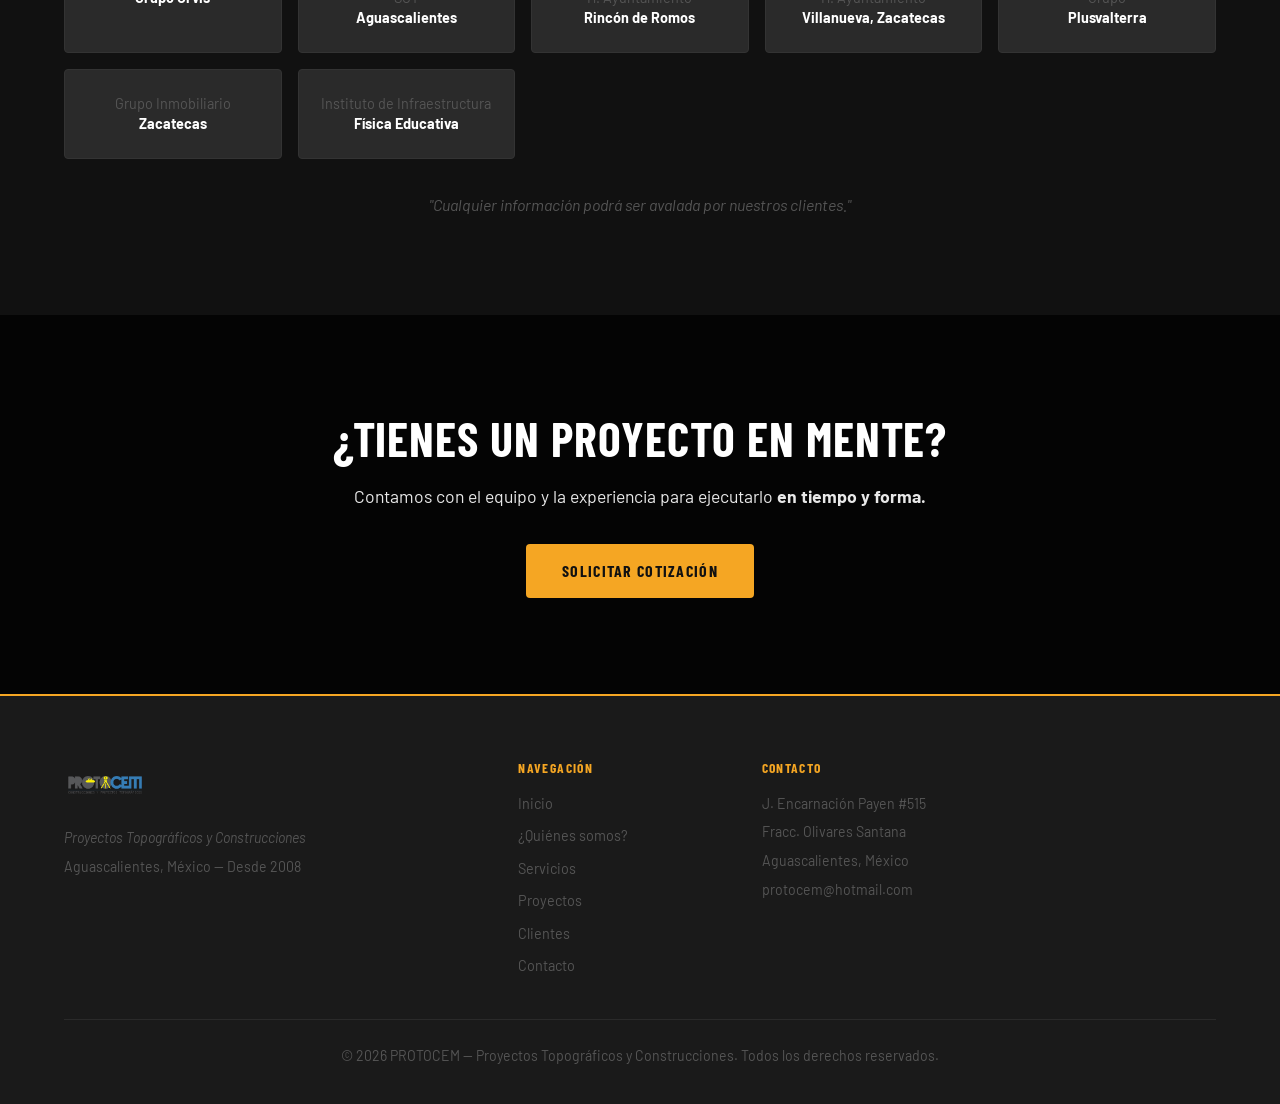
==== commit a19d8bdb: "Añadir imagenes a galeria de obras" ====
--- a/index.html
+++ b/index.html
@@ -360,14 +360,13 @@
     <div class="galeria-obras">
       <h3 class="centrado">Galería de Obras</h3>
       <div class="galeria-grid">
-        <img src="img/construccionAgs.jpg" alt="Construcción en Aguascalientes" />
-        <img src="img/ConstruccionAguascalientes.jpg" alt="Obras en Aguascalientes" />
-        <img src="img/ConstruccionAgs-2.jpg" alt="Proyectos en Aguascalientes" />
-        <img src="img/Construcciones.jpg" alt="Construcciones" />
-        <img src="img/Constructora.jpg" alt="Constructora PROTOCEM" />
-        <img src="img/DistribuidorVial.jpg" alt="Distribuidor Vial" />
-        <img src="img/PasoDesnivel.jpg" alt="Paso a desnivel" />
-        <img src="img/Construccion.jpg" alt="Obra en proceso" />
+        <img src="img/obra-punto45.jpg" alt="Construcción plaza punto 45" />
+        <img src="img/obra-instituto-de-infraestructura-fisica-educativa-del-estado-de-ags.jpg" alt="INSTITUTO DE INFRAESTRUCTURA FÍSCA EDUCATIVA DEL ESTADO DE AGUASCALIENTES." />
+        <img src="img/construccion-muralia-fraccionamiento.jpg" alt="Construcción de Fraccionamiento Muralia"/>
+        <img src="img/obra-nave-industrial-chicalote.png" alt="Construcción de nave industrial en la comunidad de chicalote" />
+        <img src="img/obra-remodelacion-naves-industriales.jpg" alt="Remodelación, monitoreo y automatización de naves industriales" />
+        <img src="img/obra-rehabilitacion-primaria-joseMariaMorelosYPavon.jpg" alt="Rehabilitación de esc. Prim José María Morelos y Pavón" />
+        <img src="img/obra-planta-fotovoltaica.jpg" alt="    Construcción de planta fotovoltaica Tepezala II en el Municipio de Tepezala" />
     </div>
   </section>
 
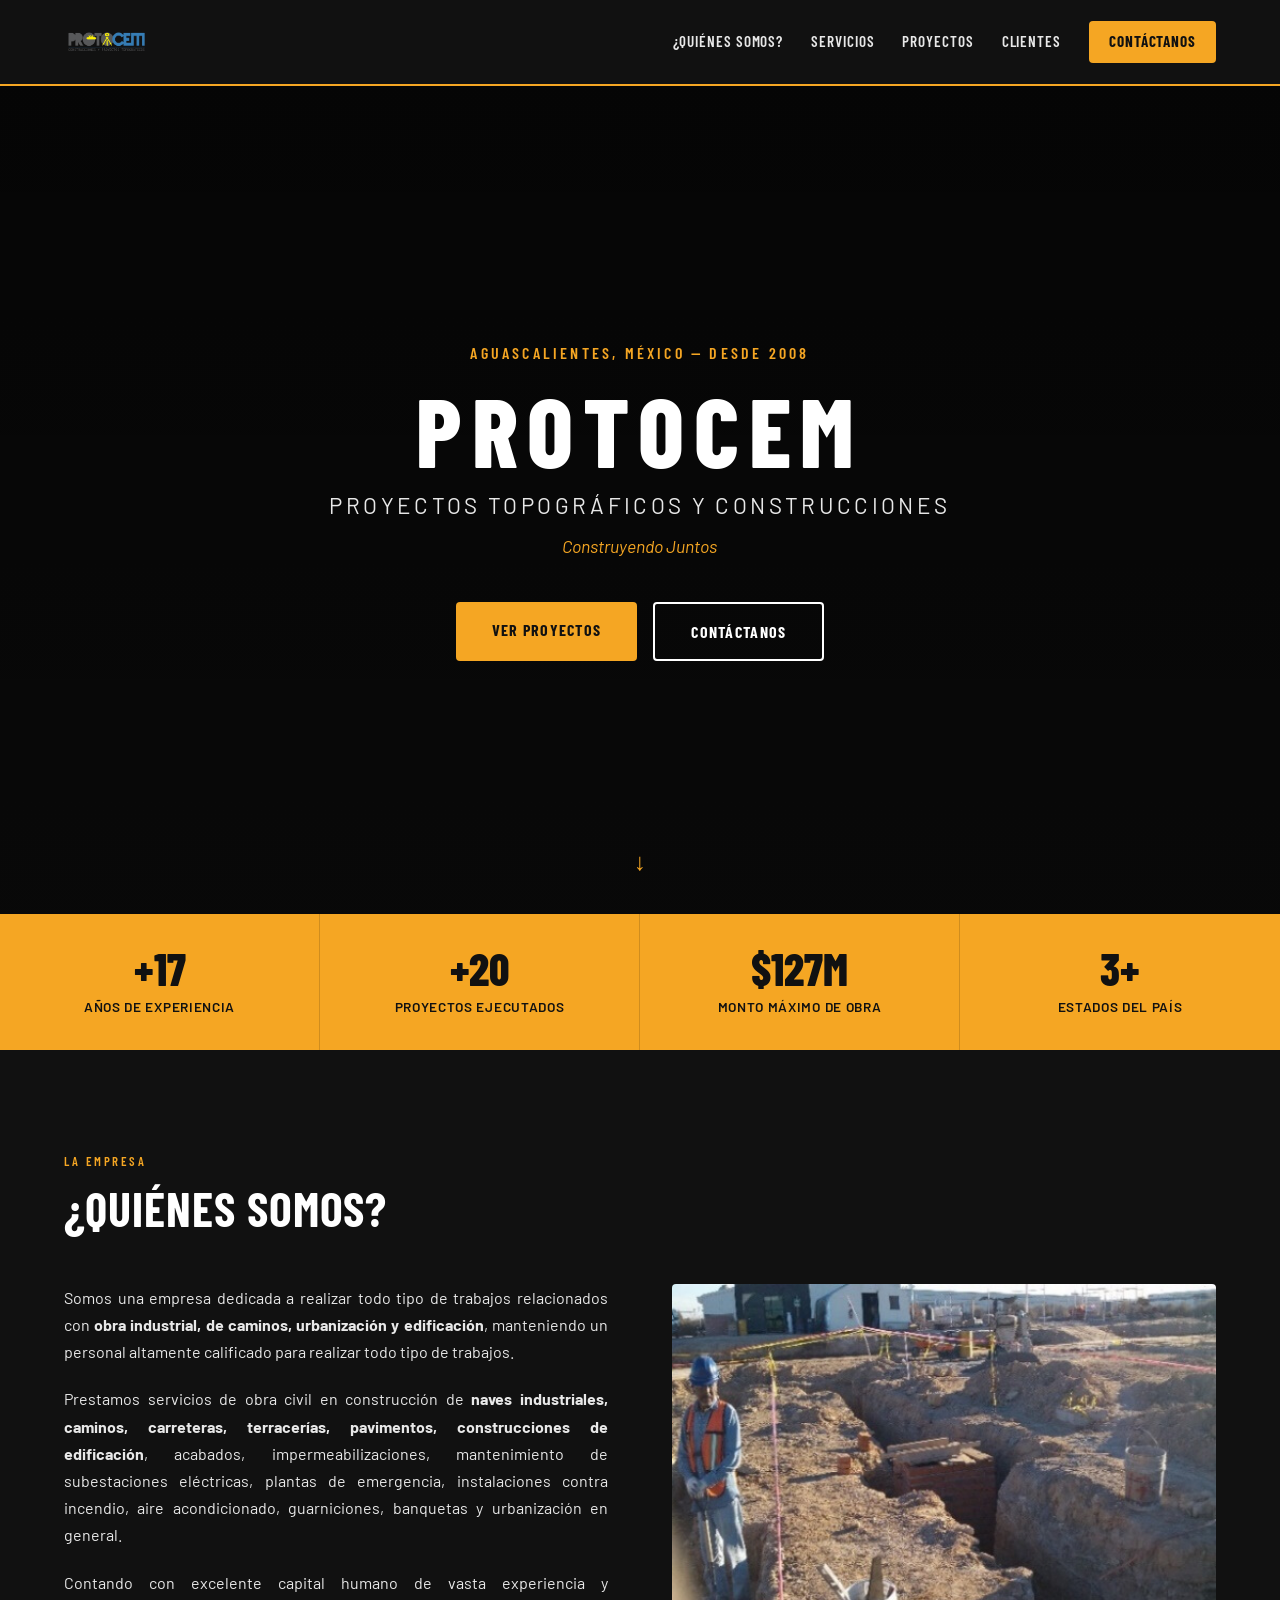
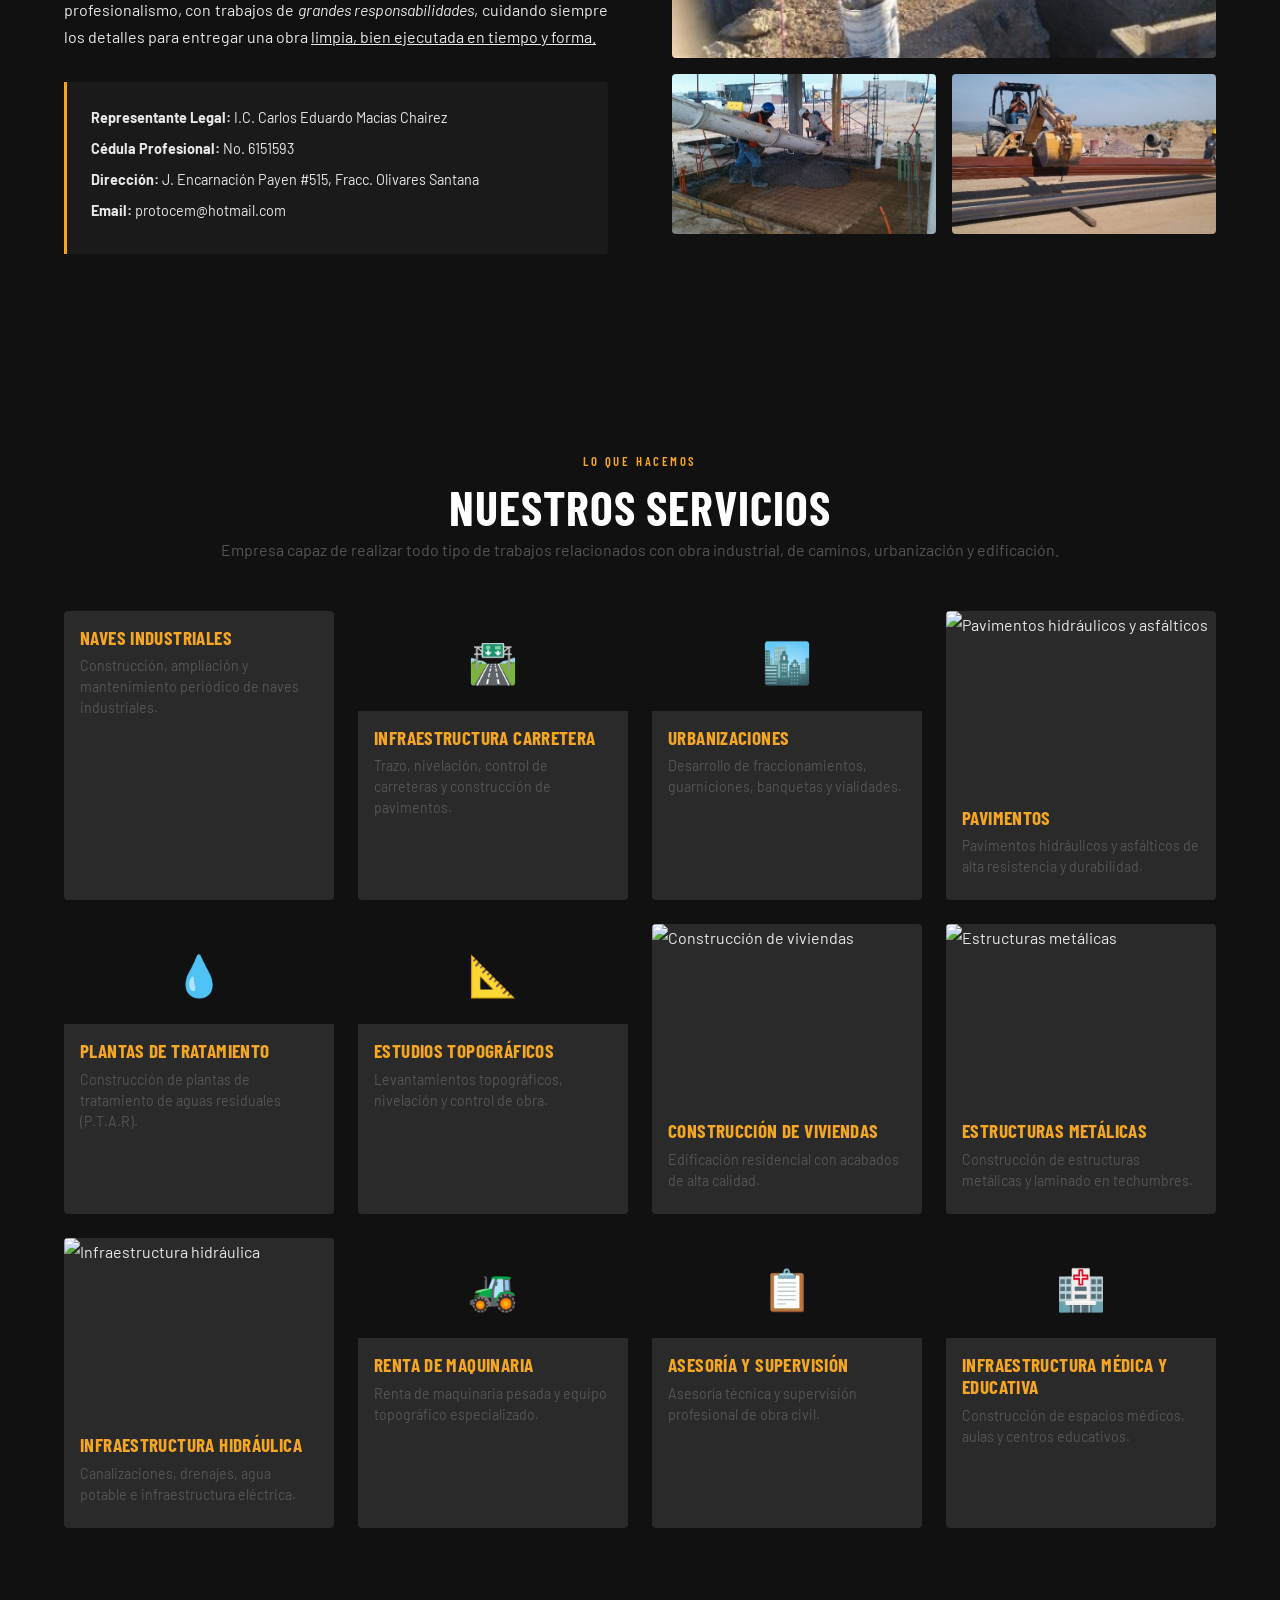
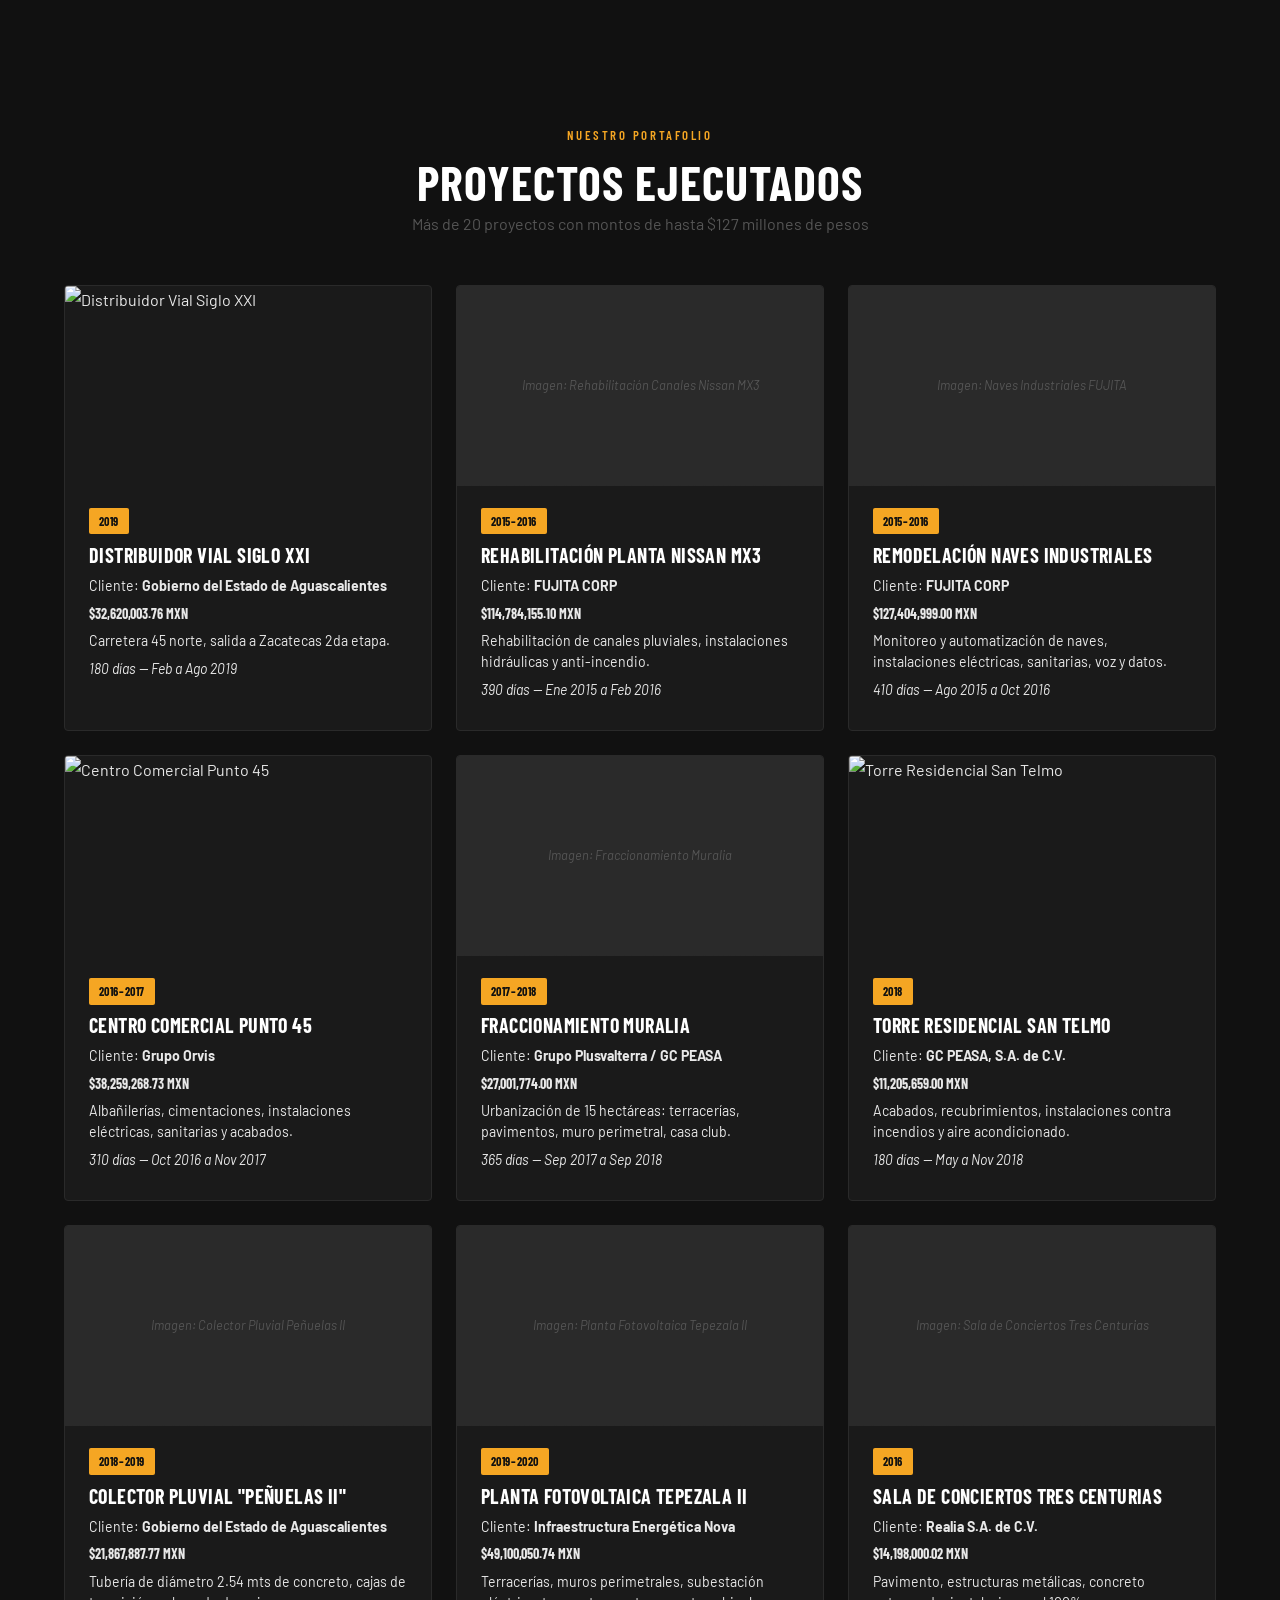
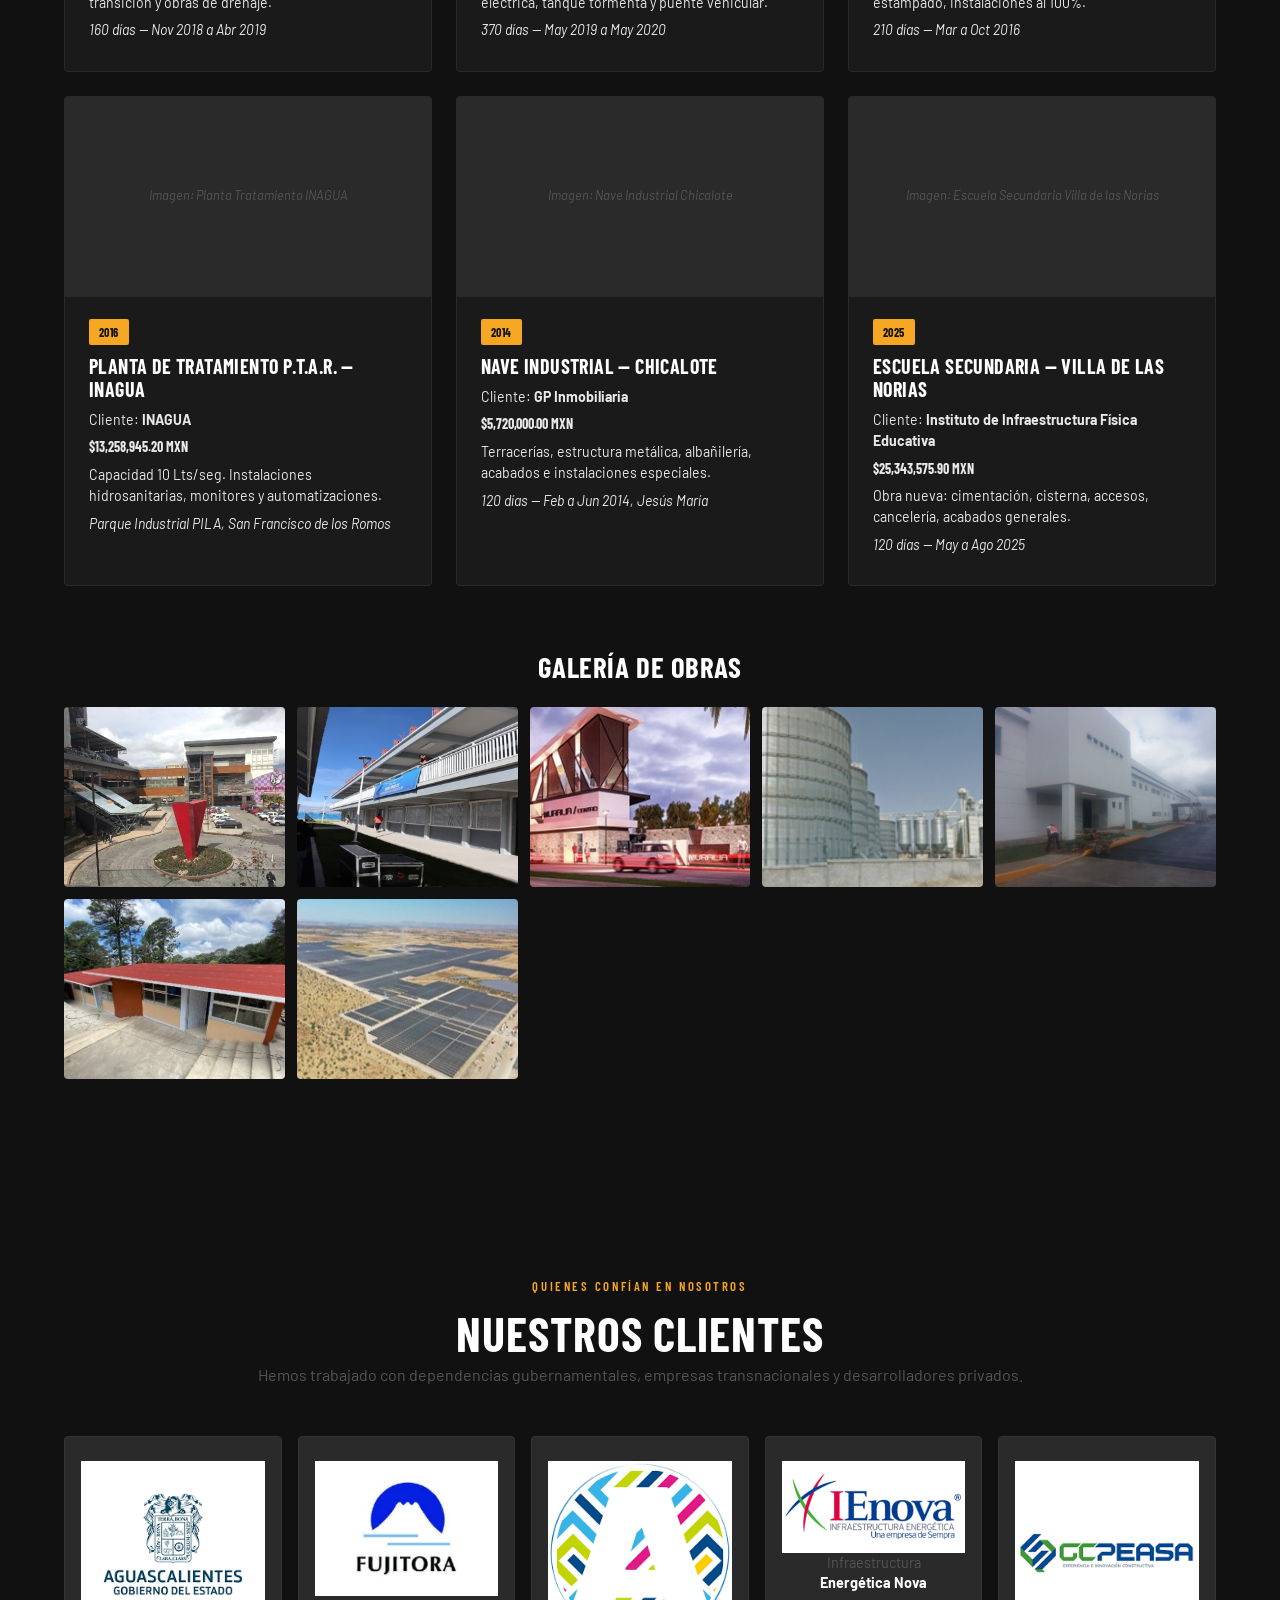
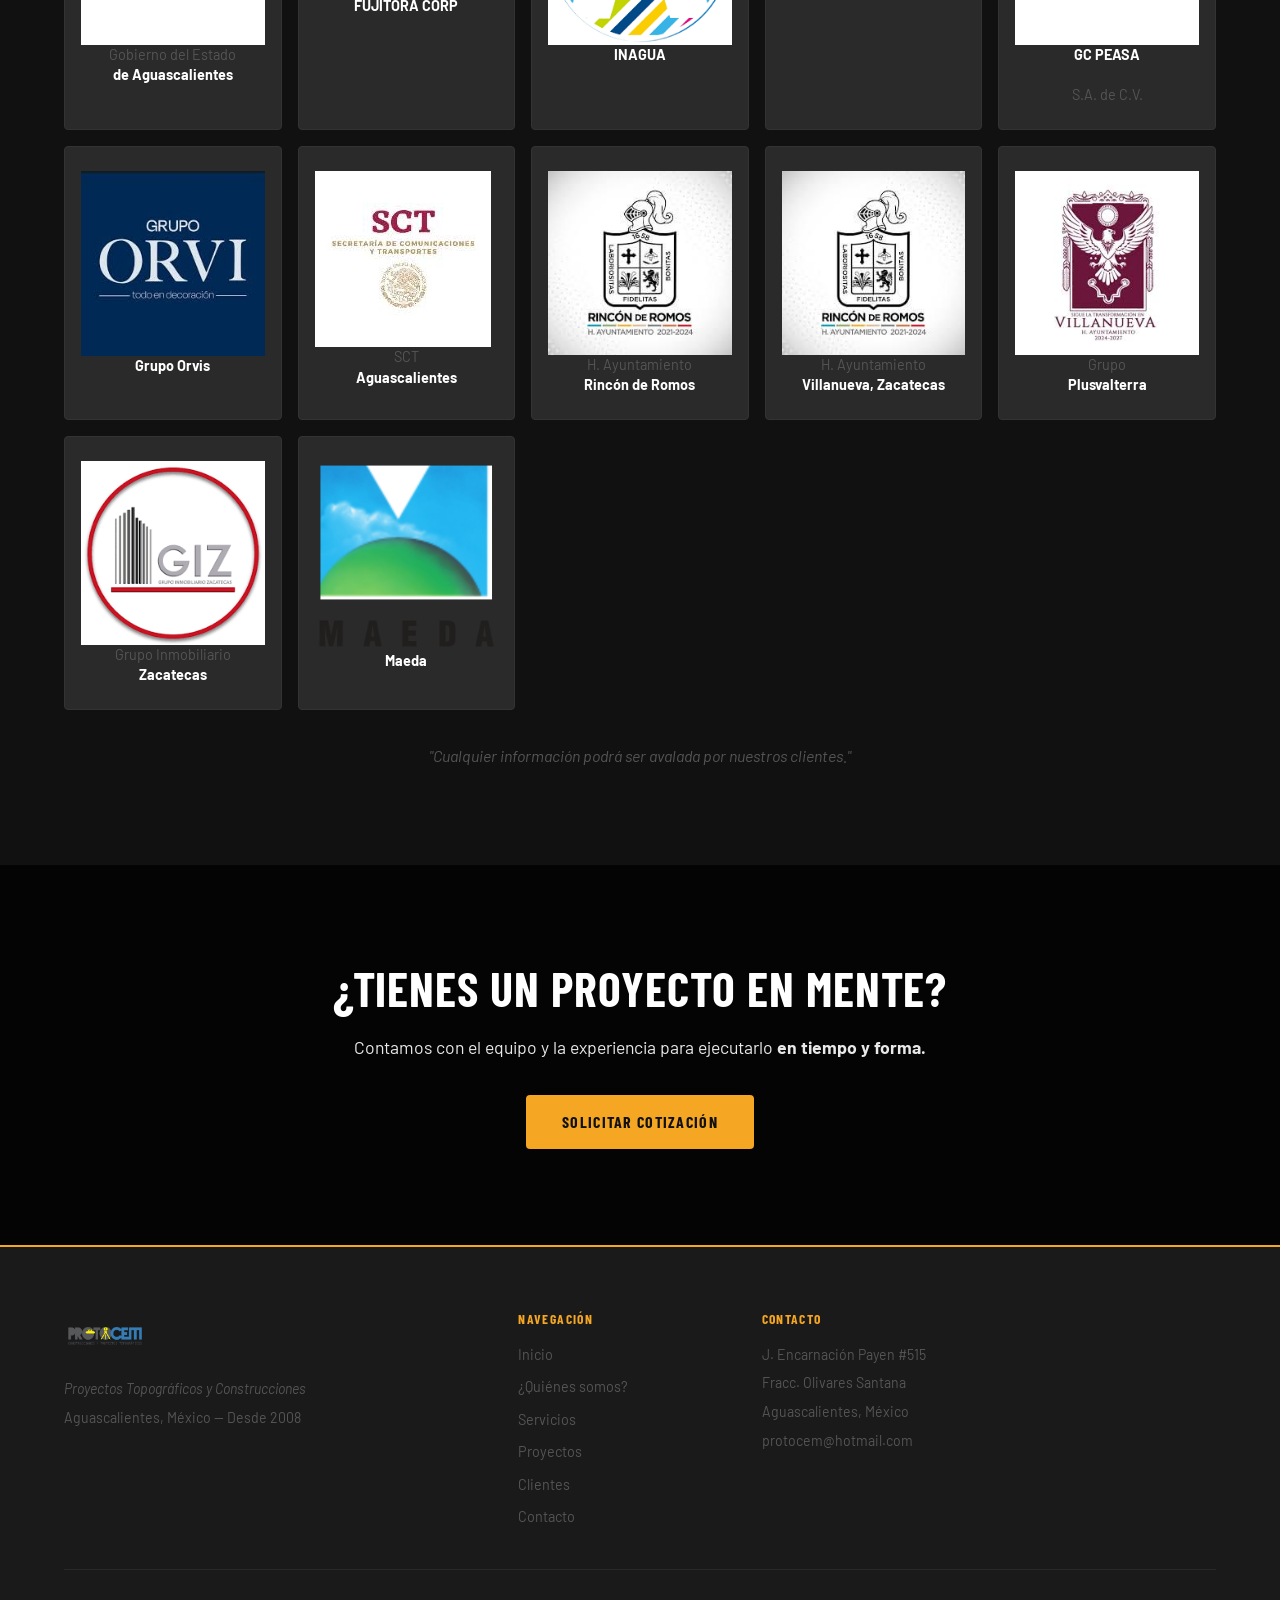
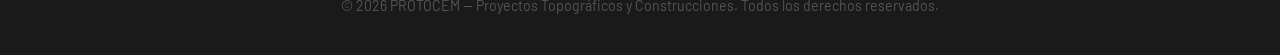
==== commit 6fbb8af1: "Agregar logos de clientes" ====
--- a/index.html
+++ b/index.html
@@ -9,10 +9,11 @@
   <link rel="preconnect" href="https://fonts.gstatic.com" crossorigin />
   <link href="https://fonts.googleapis.com/css2?family=Barlow+Condensed:wght@400;600;700;800&family=Barlow:ital,wght@0,400;0,500;0,600;1,400&display=swap" rel="stylesheet" />
   <link rel="stylesheet" href="estilos.css"/>
+  <script src="script.js" defer></script>
 </head>
 
 <body>
-  <header class="encabezado" id="inicio">
+  <header class="encabezado" id="navbar">
     <a href="index.html" class="logo">
       <img src="img/brand.png" alt="PROTOCEM logo" />
     </a>
@@ -382,40 +383,52 @@
 
     <div class="clientes-grid">
       <div class="cliente-item">
+        <img src="img/gobiernodelestadodeaguscalientes.png" alt="gobierno del estado de aguascalientes">
         <p>Gobierno del Estado<br /><strong>de Aguascalientes</strong></p>
       </div>
       <div class="cliente-item">
-        <p><strong>FUJITA CORP</strong></p>
-      </div>
-      <div class="cliente-item">
+        <img src="img/fujitoracorp.jpg" alt="fujitora corp logo">
+        <p><strong>FUJITORA CORP</strong></p>
+      </div>
+      <div class="cliente-item">
+        <img src="img/inagua.png" alt="inagua">
         <p><strong>INAGUA</strong></p>
       </div>
       <div class="cliente-item">
+        <img src="img/energeticanova.png">
         <p>Infraestructura<br /><strong>Energética Nova</strong></p>
       </div>
       <div class="cliente-item">
+        <img src="img/gcpeasa.png">
         <p><strong>GC PEASA</strong><br />S.A. de C.V.</p>
       </div>
       <div class="cliente-item">
+        <img src="img/grupoorvis.jpg">
         <p><strong>Grupo Orvis</strong></p>
       </div>
       <div class="cliente-item">
+        <img src="img/sctaguascalientes.jpg">
         <p>SCT<br /><strong>Aguascalientes</strong></p>
       </div>
       <div class="cliente-item">
+        <img src="img/rinconderomos.jpg">
         <p>H. Ayuntamiento<br /><strong>Rincón de Romos</strong></p>
       </div>
       <div class="cliente-item">
+        <img src="img/rinconderomos.jpg">
         <p>H. Ayuntamiento<br /><strong>Villanueva, Zacatecas</strong></p>
       </div>
       <div class="cliente-item">
+        <img src="img/villanuevazacatecas.jpg">
         <p>Grupo<br /><strong>Plusvalterra</strong></p>
       </div>
       <div class="cliente-item">
+        <img src="img/grupoinmobiliariozacatecas.png">
         <p>Grupo Inmobiliario<br /><strong>Zacatecas</strong></p>
       </div>
       <div class="cliente-item">
-        <p>Instituto de Infraestructura<br /><strong>Física Educativa</strong></p>
+        <img src="img/maeda.png">
+        <p><strong>Maeda</strong></p>
       </div>
     </div>
 
@@ -444,7 +457,7 @@
       <div>
         <h4>Navegación</h4>
         <nav class="pie-nav">
-          <a href="#inicio">Inicio</a>
+          <a href="#navbar">Inicio</a>
           <a href="#quienes-somos">¿Quiénes somos?</a>
           <a href="#servicios">Servicios</a>
           <a href="#proyectos">Proyectos</a>
@@ -467,6 +480,5 @@
       <p>&copy; 2026 PROTOCEM &mdash; Proyectos Topográficos y Construcciones. Todos los derechos reservados.</p>
     </div>
   </footer>
-
 </body>
 </html>
--- a/estilos.css
+++ b/estilos.css
@@ -89,6 +89,7 @@
   position: sticky;
   top: 0;
   z-index: 100;
+  transition: transform 0.4s ease-in-out;
 }
 
 .logo img {
@@ -678,6 +679,8 @@
   .seccion { padding: 4rem 5%; }
 }
 
+.encabezado--hidden { transform: translateY(-100%); }
+
 @media (max-width: 600px) {
 
   .hero h1 { font-size: 2.5rem; }
@@ -688,3 +691,123 @@
 
   .hero-botones { flex-direction: column; align-items: center; }
 }
+
+/* ---- PÁGINA DE CONTACTO ---- */
+
+.contacto-container {
+    width: 90%;
+    max-width: 1200px;
+    margin: calc(80px + 60px) auto 50px auto;
+}
+
+.header-contacto { text-align: center; margin-bottom: 50px; }
+
+.header-contacto h1 {
+    font-size: clamp(2.5rem, 6vw, 4rem);
+    color: var(--amarillo);
+    margin: 0;
+    text-transform: uppercase;
+}
+
+.grid-contacto {
+    display: grid;
+    grid-template-columns: repeat(auto-fit, minmax(320px, 1fr));
+    gap: 30px;
+    align-items: start;
+}
+
+.info-panel { display: flex; flex-direction: column; gap: 20px; }
+
+.card {
+    background: var(--oscuro-2);
+    border: 1px solid #333;
+    padding: 30px;
+    text-align: center;
+    transition: 0.3s;
+    border-radius: 4px;
+}
+
+.card:hover { border-color: var(--amarillo); }
+
+.card i { color: var(--amarillo); font-size: 2rem; margin-bottom: 15px; display: block; }
+
+.card h3 {
+    color: var(--amarillo);
+    margin-bottom: 10px;
+    letter-spacing: 1px;
+}
+
+.btn-ws {
+    background: #25D366;
+    color: white;
+    text-decoration: none;
+    padding: 12px 25px;
+    border-radius: 5px;
+    display: inline-block;
+    font-weight: bold;
+    margin-top: 15px;
+    transition: 0.3s;
+}
+
+.btn-ws:hover { background: #1ebe57; transform: scale(1.05); }
+
+.qr-section {
+    text-align: center;
+    display: flex;
+    flex-direction: column;
+    align-items: center;
+}
+.qr-section img {
+    border: 8px solid white;
+    border-radius: 10px;
+    width: 180px;
+    margin-top: 15px;
+}
+
+.form-panel {
+    background: var(--oscuro-2);
+    padding: 40px;
+    border: 1px solid #333;
+    border-radius: 4px;
+}
+
+.form-group { margin-bottom: 20px; }
+
+.form-group label {
+    display: block;
+    margin-bottom: 10px;
+    color: var(--amarillo);
+    font-weight: 600;
+    font-family: var(--fuente-titulo);
+}
+
+.form-group input, .form-group textarea {
+    width: 100%;
+    padding: 15px;
+    background: #000;
+    border: 1px solid #444;
+    color: white;
+    font-family: inherit;
+    box-sizing: border-box;
+}
+
+.form-group input:focus, .form-group textarea:focus {
+    border-color: var(--amarillo);
+    outline: none;
+}
+
+.btn-enviar {
+    background: var(--amarillo);
+    color: black;
+    border: none;
+    padding: 18px;
+    width: 100%;
+    font-weight: 800;
+    text-transform: uppercase;
+    cursor: pointer;
+    letter-spacing: 1px;
+    transition: 0.3s;
+    font-family: var(--fuente-titulo);
+}
+
+.btn-enviar:hover { opacity: 0.85; }
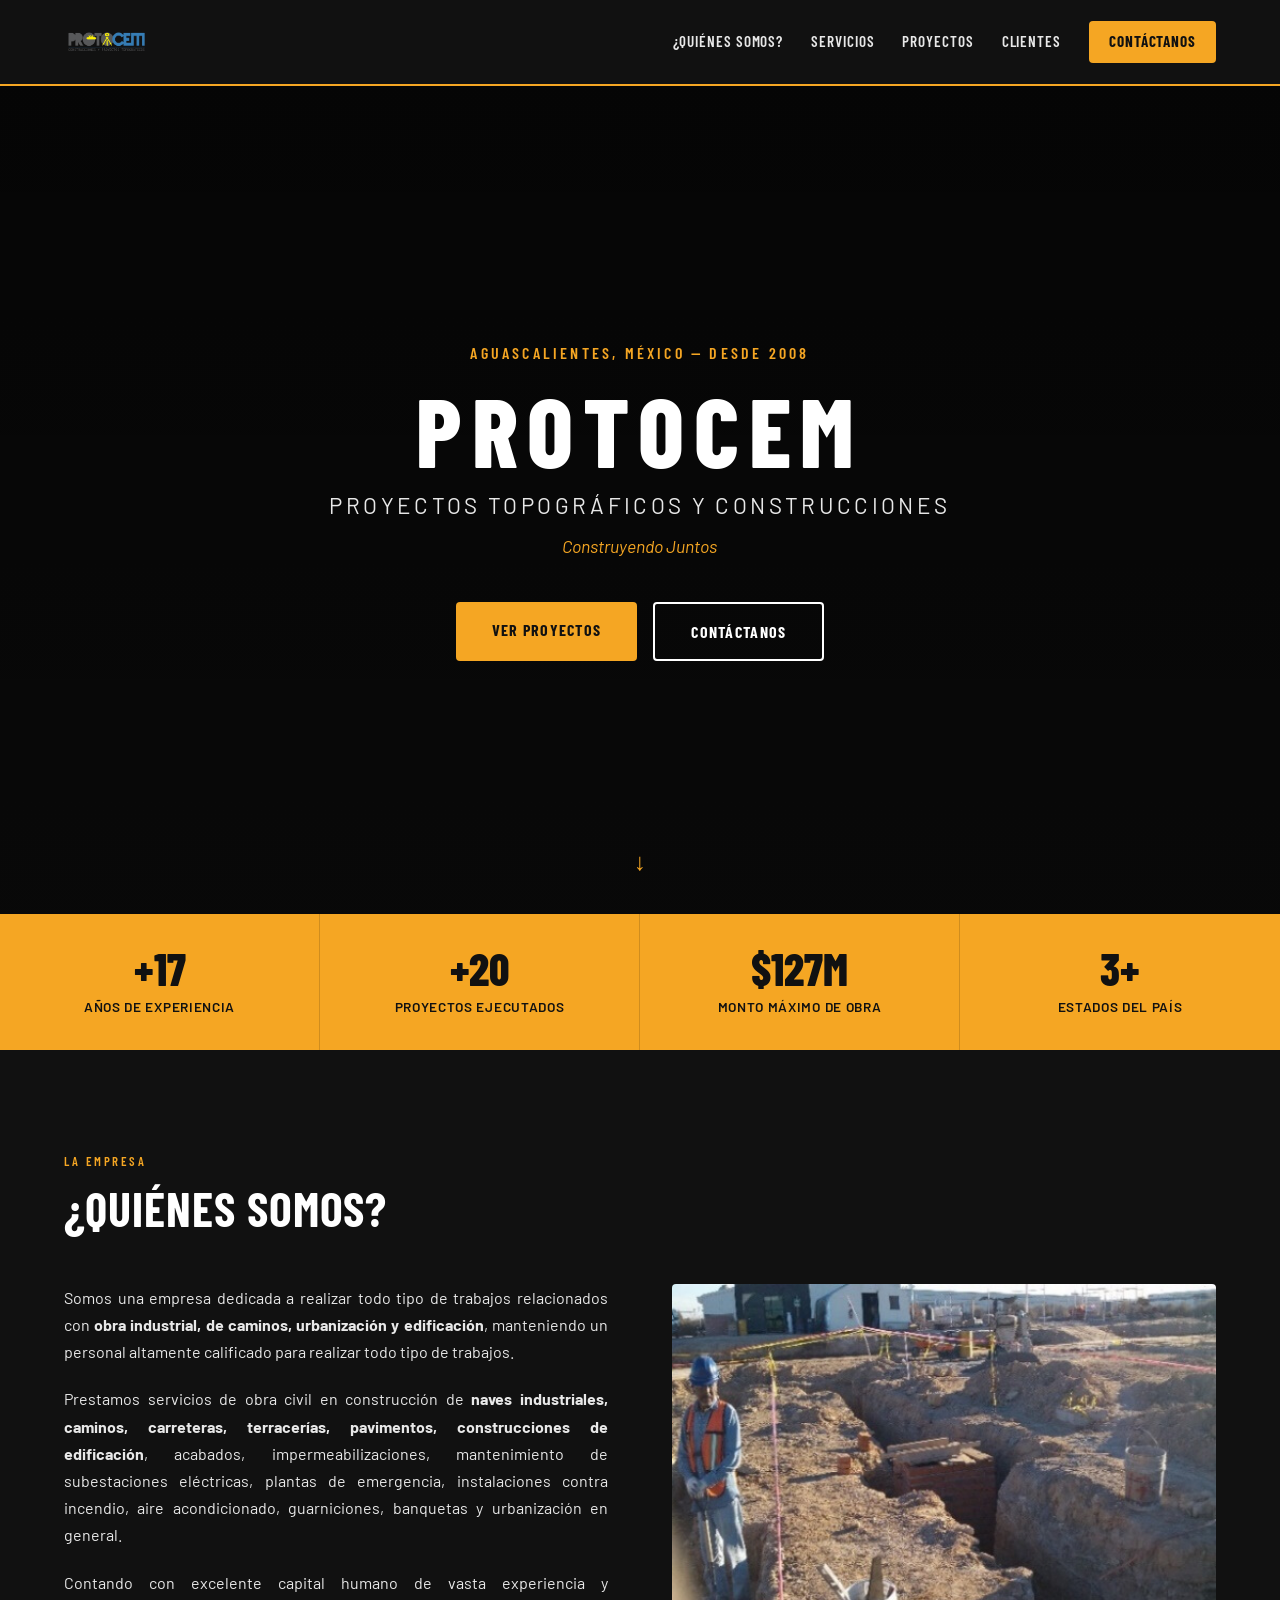
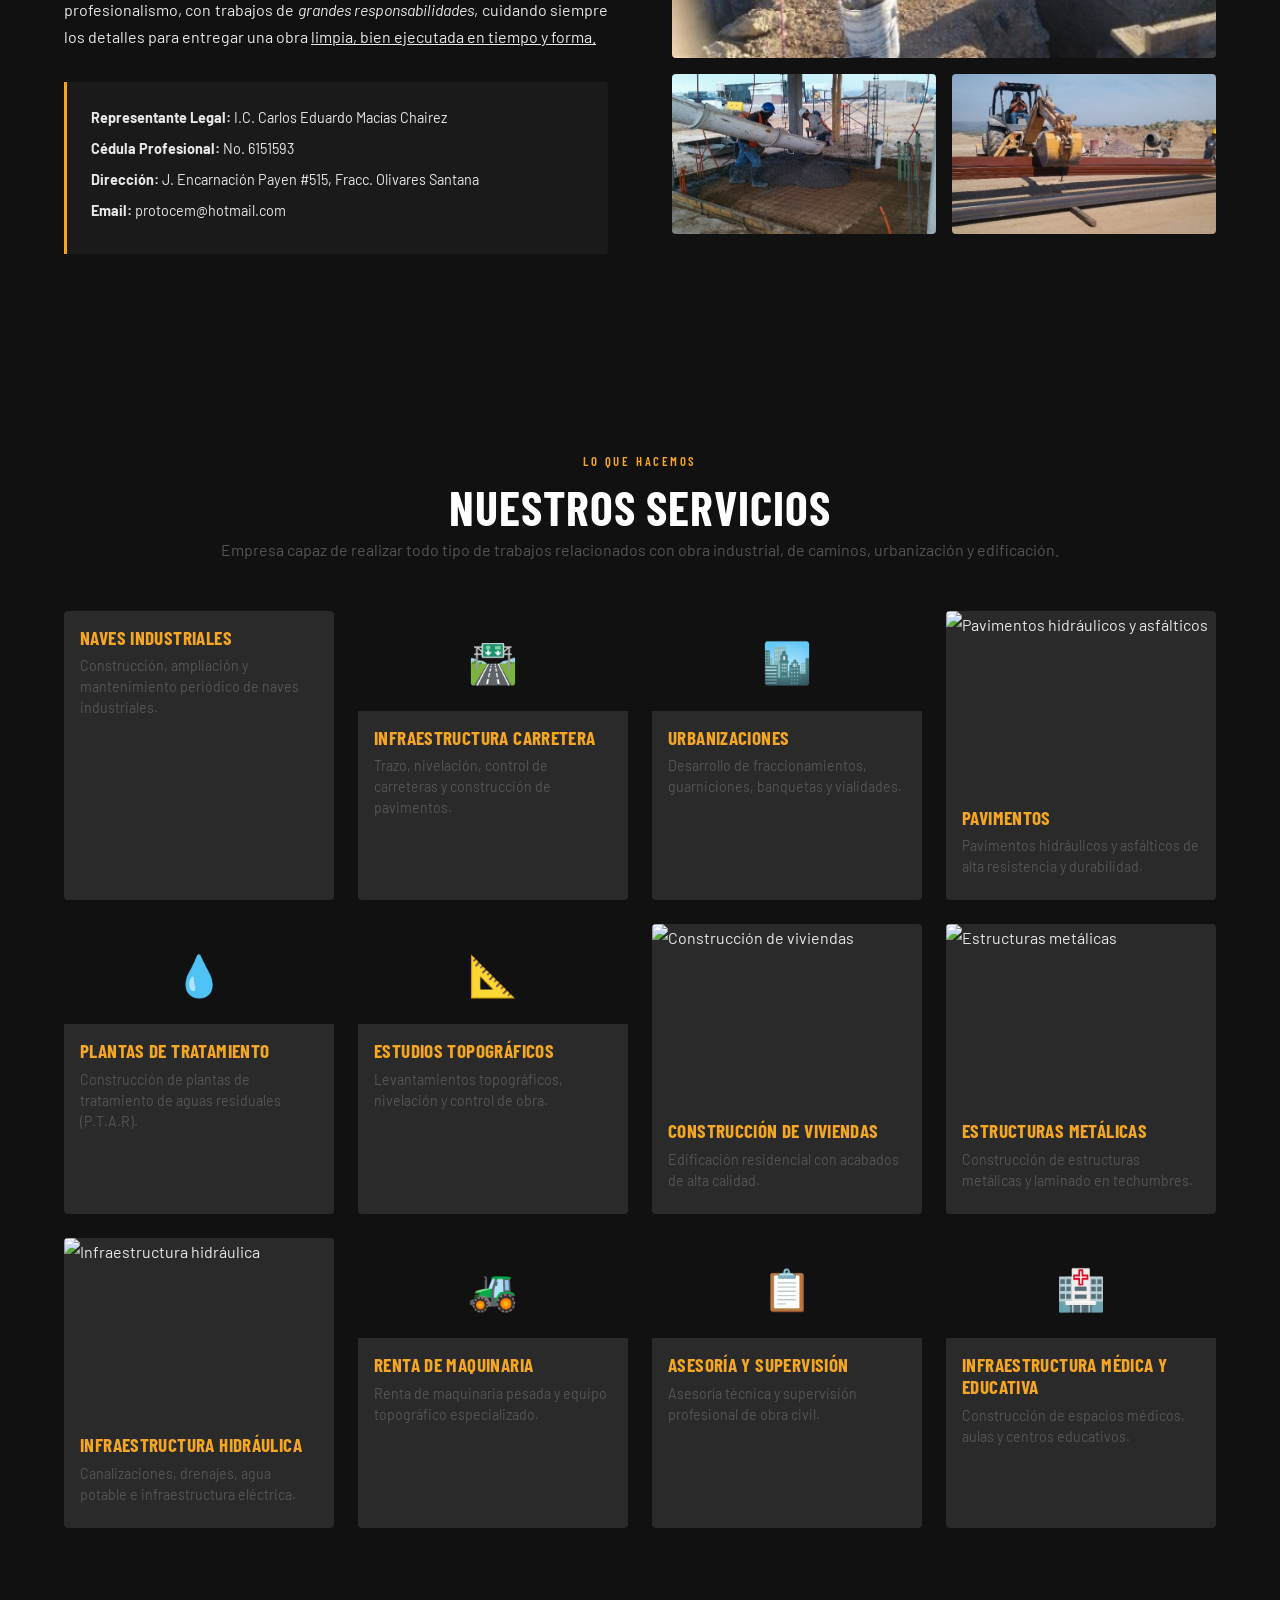
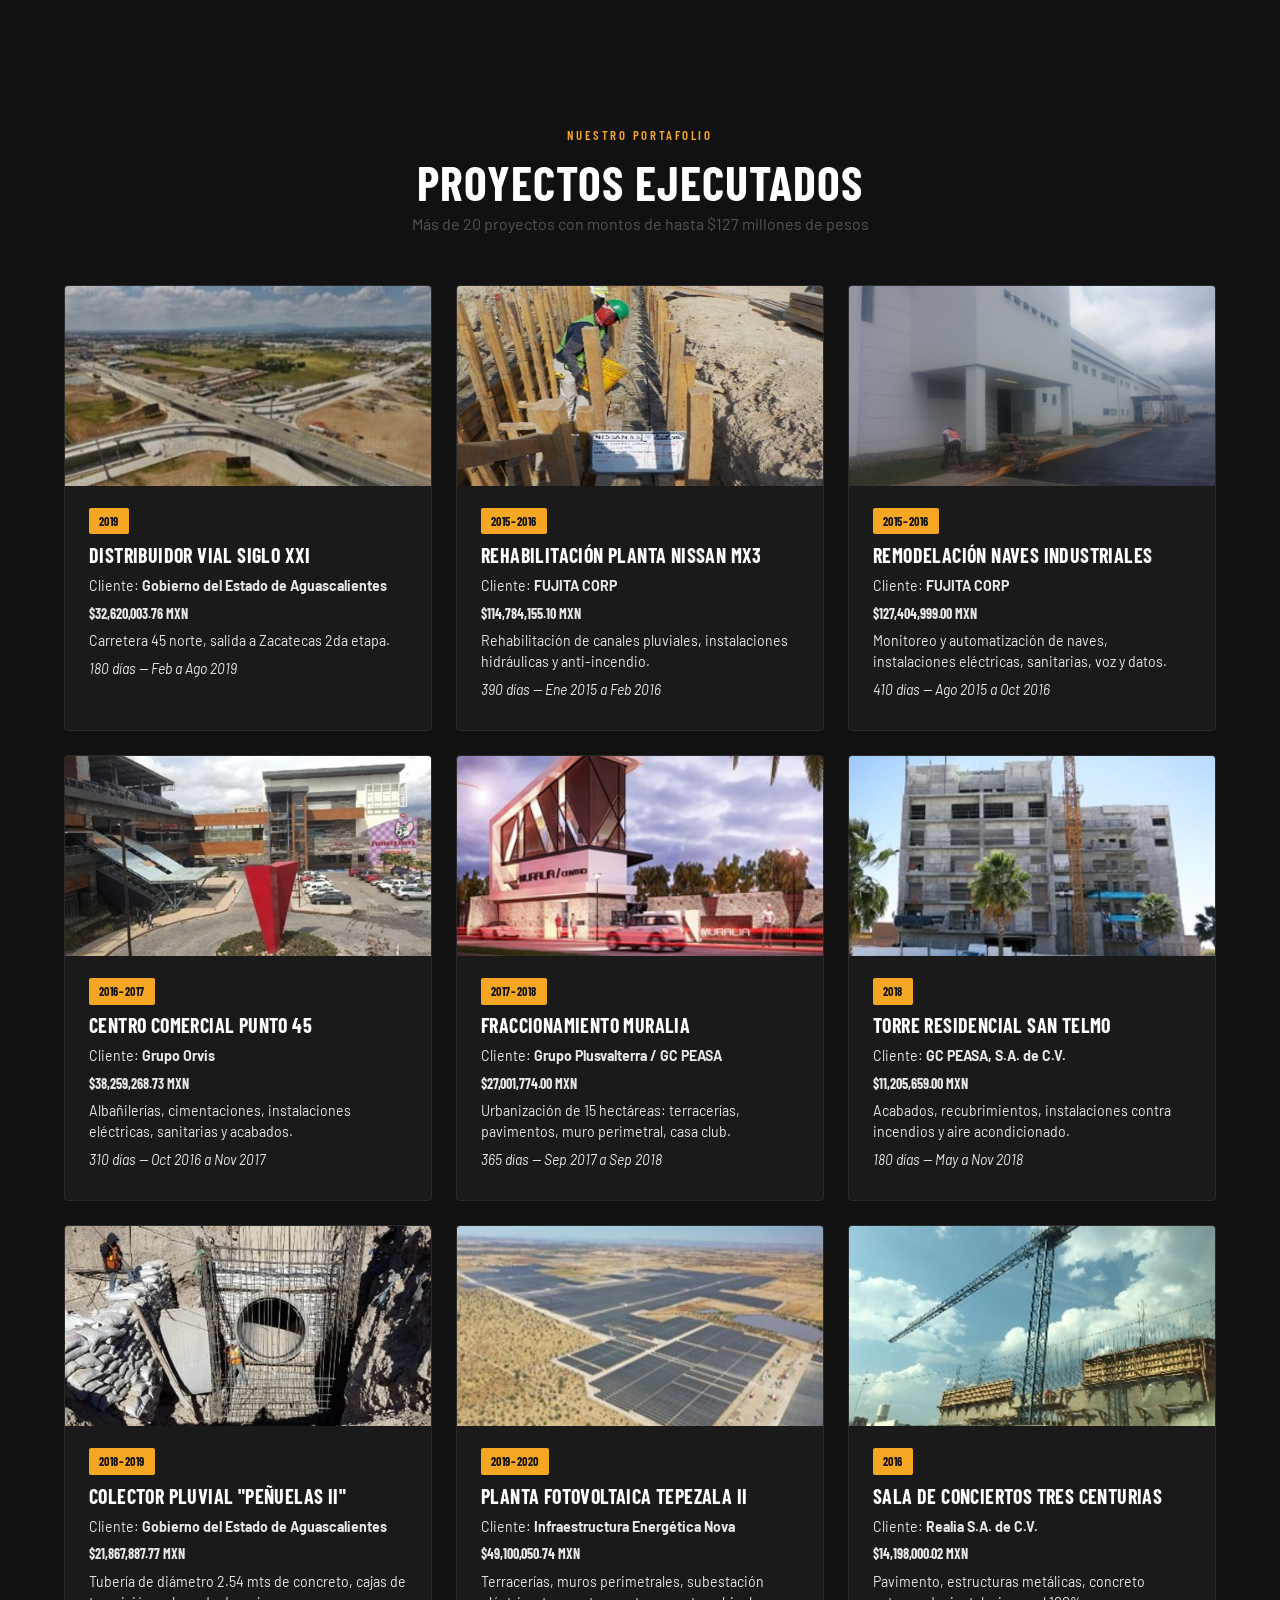
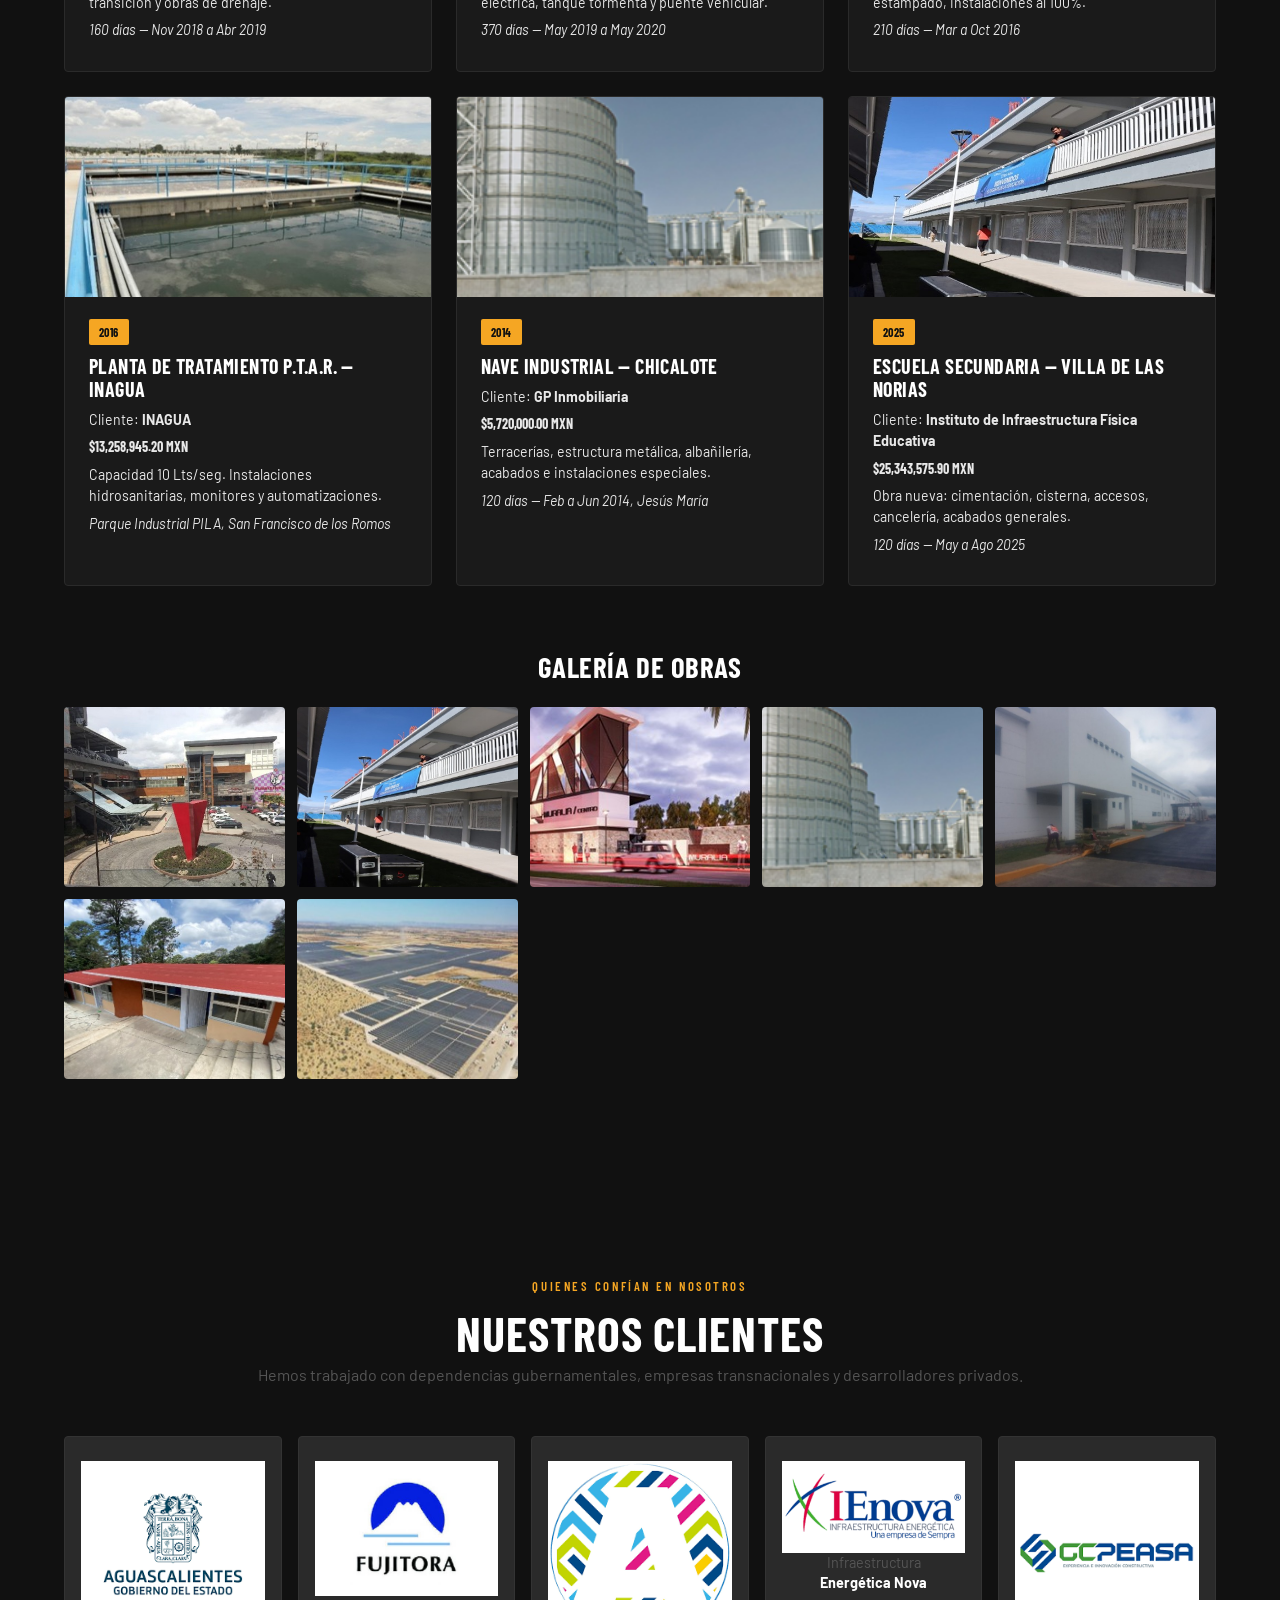
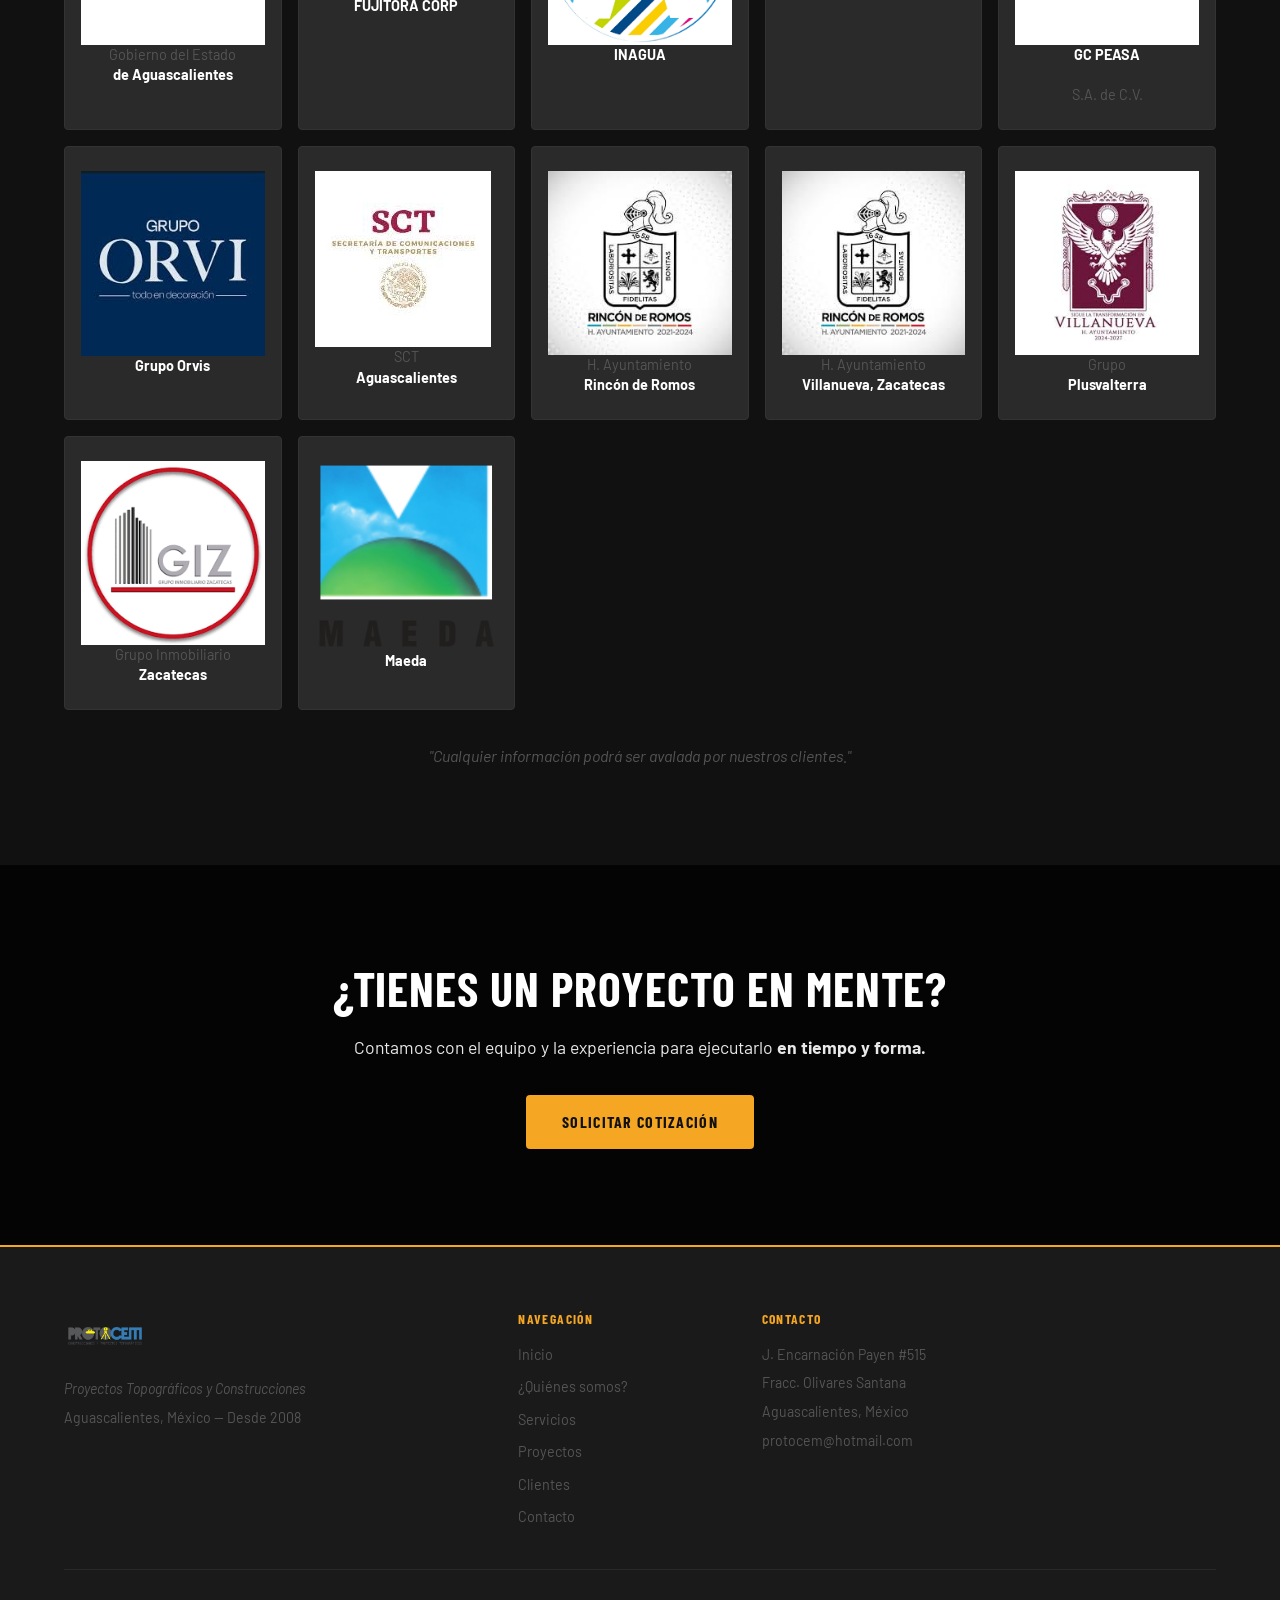
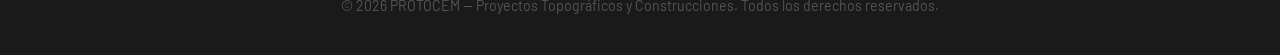
==== commit c26dacfd: "Añadir imagenes a proyectos ejecutados" ====
--- a/index.html
+++ b/index.html
@@ -198,7 +198,7 @@
     <div class="proyectos-grid">
 
       <div class="tarjeta-proyecto">
-        <img src="img/DistribuidorVialAguascalientes.jpg" alt="Distribuidor Vial Siglo XXI" />
+        <img src="img/obra-distribuidor-vial-siglo21-ags-2.jpg" alt="Distribuidor Vial Siglo XXI" />
         <div class="proyecto-info">
           <span class="proyecto-anio">2019</span>
           <h3>Distribuidor Vial Siglo XXI</h3>
@@ -210,7 +210,7 @@
       </div>
 
       <div class="tarjeta-proyecto">
-        <div class="proyecto-sin-imagen">Imagen: Rehabilitación Canales Nissan MX3</div>
+        <img src="img/obra-rehabilitacion-canales-pluviales-nissan.jpg">
         <div class="proyecto-info">
           <span class="proyecto-anio">2015–2016</span>
           <h3>Rehabilitación Planta Nissan MX3</h3>
@@ -222,7 +222,7 @@
       </div>
 
       <div class="tarjeta-proyecto">
-        <div class="proyecto-sin-imagen">Imagen: Naves Industriales FUJITA</div>
+        <img src="img/obra-remodelacion-naves-industriales.jpg">
         <div class="proyecto-info">
           <span class="proyecto-anio">2015–2016</span>
           <h3>Remodelación Naves Industriales</h3>
@@ -234,7 +234,7 @@
       </div>
 
       <div class="tarjeta-proyecto">
-        <img src="img/punto45.jpg" alt="Centro Comercial Punto 45" />
+        <img src="img/obra-punto45.jpg" alt="Centro Comercial Punto 45" />
         <div class="proyecto-info">
           <span class="proyecto-anio">2016–2017</span>
           <h3>Centro Comercial Punto 45</h3>
@@ -246,7 +246,7 @@
       </div>
 
       <div class="tarjeta-proyecto">
-        <div class="proyecto-sin-imagen">Imagen: Fraccionamiento Muralia</div>
+        <img src="img/construccion-muralia-fraccionamiento.jpg">
         <div class="proyecto-info">
           <span class="proyecto-anio">2017–2018</span>
           <h3>Fraccionamiento Muralia</h3>
@@ -258,7 +258,7 @@
       </div>
 
       <div class="tarjeta-proyecto">
-        <img src="img/EdificioSt.jpg" alt="Torre Residencial San Telmo" />
+        <img src="img/obra-torre-residencial-san-telmo-PEASA.jpg" alt="Torre Residencial San Telmo" />
         <div class="proyecto-info">
           <span class="proyecto-anio">2018</span>
           <h3>Torre Residencial San Telmo</h3>
@@ -270,7 +270,7 @@
       </div>
 
       <div class="tarjeta-proyecto">
-        <div class="proyecto-sin-imagen">Imagen: Colector Pluvial Peñuelas II</div>
+        <img src="img/obra-colector-pluvial-peñuelas-ags.jpg">
         <div class="proyecto-info">
           <span class="proyecto-anio">2018–2019</span>
           <h3>Colector Pluvial "Peñuelas II"</h3>
@@ -282,7 +282,7 @@
       </div>
 
       <div class="tarjeta-proyecto">
-        <div class="proyecto-sin-imagen">Imagen: Planta Fotovoltaica Tepezala II</div>
+        <img src="img/obra-planta-fotovoltaica.jpg">
         <div class="proyecto-info">
           <span class="proyecto-anio">2019–2020</span>
           <h3>Planta Fotovoltaica Tepezala II</h3>
@@ -294,7 +294,7 @@
       </div>
 
       <div class="tarjeta-proyecto">
-        <div class="proyecto-sin-imagen">Imagen: Sala de Conciertos Tres Centurias</div>
+        <img src="img/obra-sala-conciertos-tres-centurias-2.jpg">
         <div class="proyecto-info">
           <span class="proyecto-anio">2016</span>
           <h3>Sala de Conciertos Tres Centurias</h3>
@@ -306,7 +306,7 @@
       </div>
 
       <div class="tarjeta-proyecto">
-        <div class="proyecto-sin-imagen">Imagen: Planta Tratamiento INAGUA</div>
+        <img src="img/obra-planta-tratamiento-inagua.jpg">
         <div class="proyecto-info">
           <span class="proyecto-anio">2016</span>
           <h3>Planta de Tratamiento P.T.A.R. — INAGUA</h3>
@@ -318,7 +318,7 @@
       </div>
 
       <div class="tarjeta-proyecto">
-        <div class="proyecto-sin-imagen">Imagen: Nave Industrial Chicalote</div>
+        <img src="img/obra-nave-industrial-chicalote.png">
         <div class="proyecto-info">
           <span class="proyecto-anio">2014</span>
           <h3>Nave Industrial — Chicalote</h3>
@@ -330,7 +330,7 @@
       </div>
 
       <div class="tarjeta-proyecto">
-        <div class="proyecto-sin-imagen">Imagen: Escuela Secundaria Villa de las Norias</div>
+        <img src="img/obra-instituto-de-infraestructura-fisica-educativa-del-estado-de-ags.jpg">
         <div class="proyecto-info">
           <span class="proyecto-anio">2025</span>
           <h3>Escuela Secundaria — Villa de las Norias</h3>
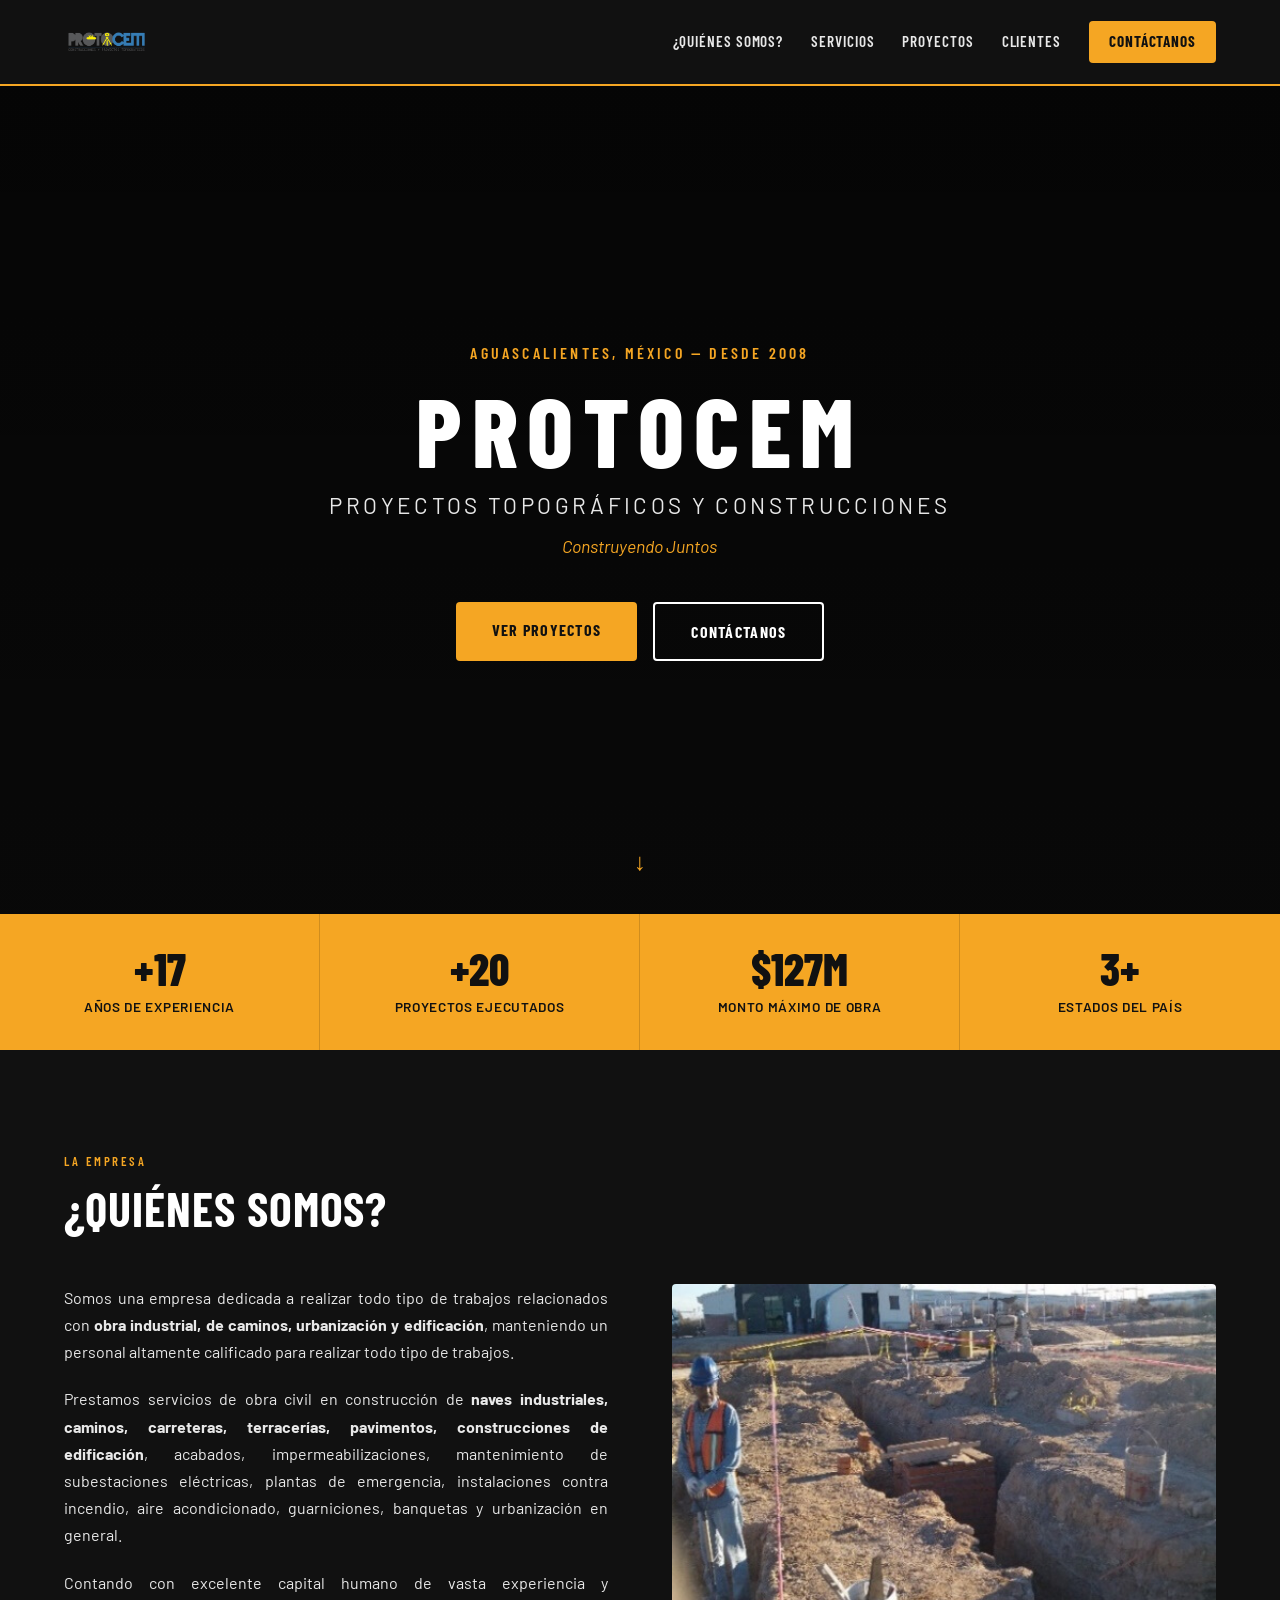
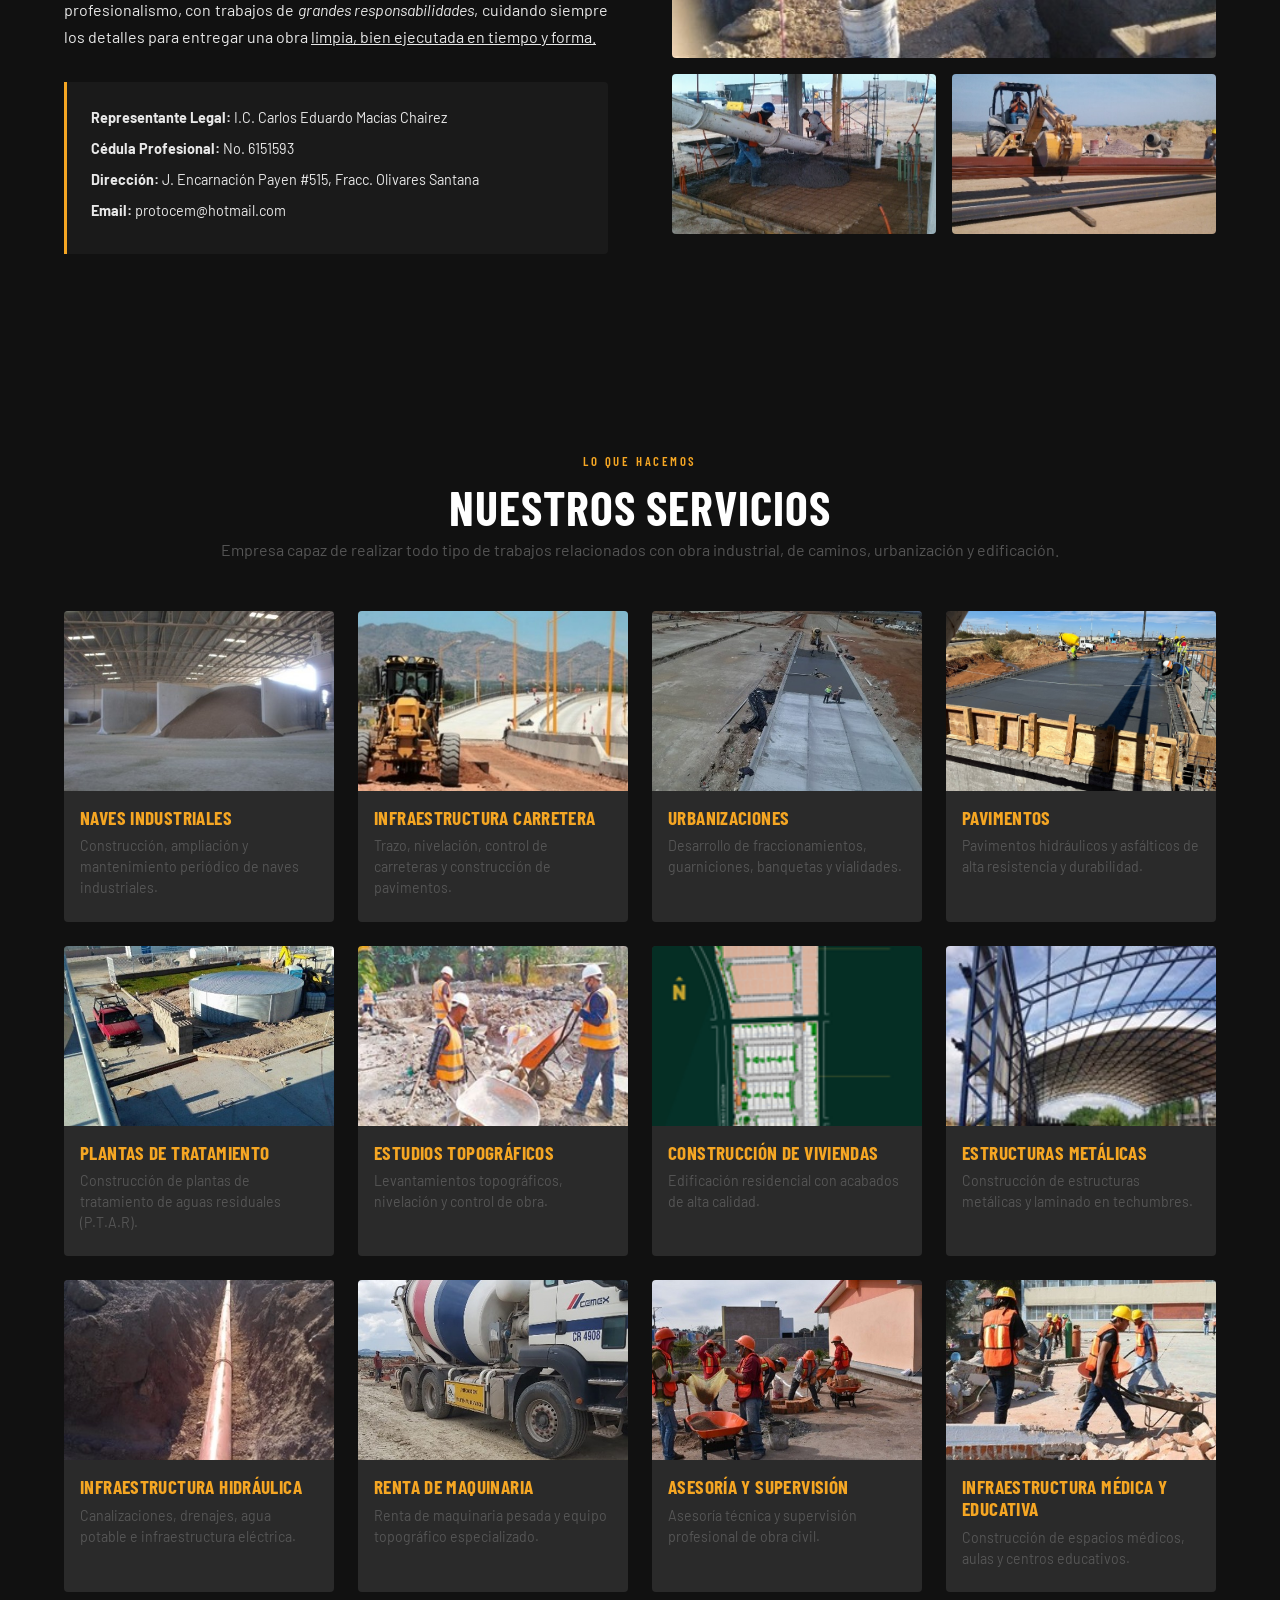
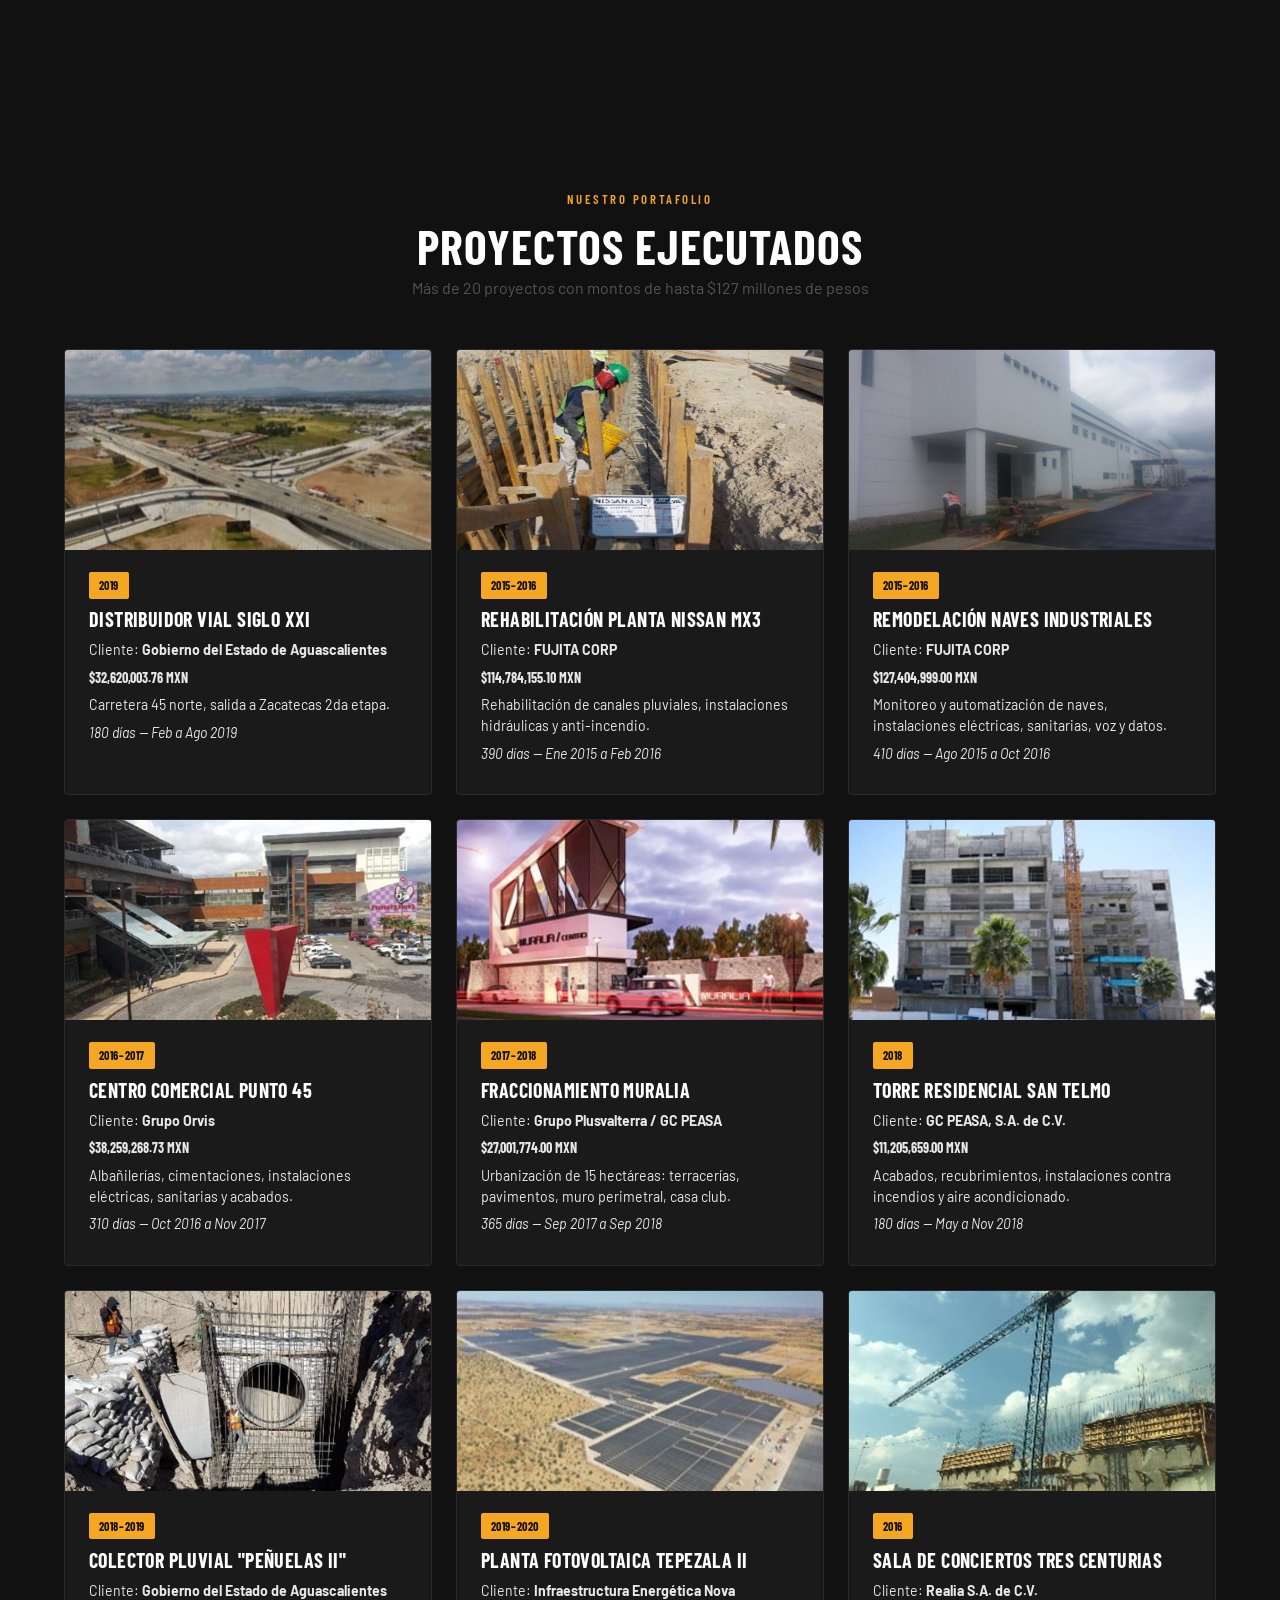
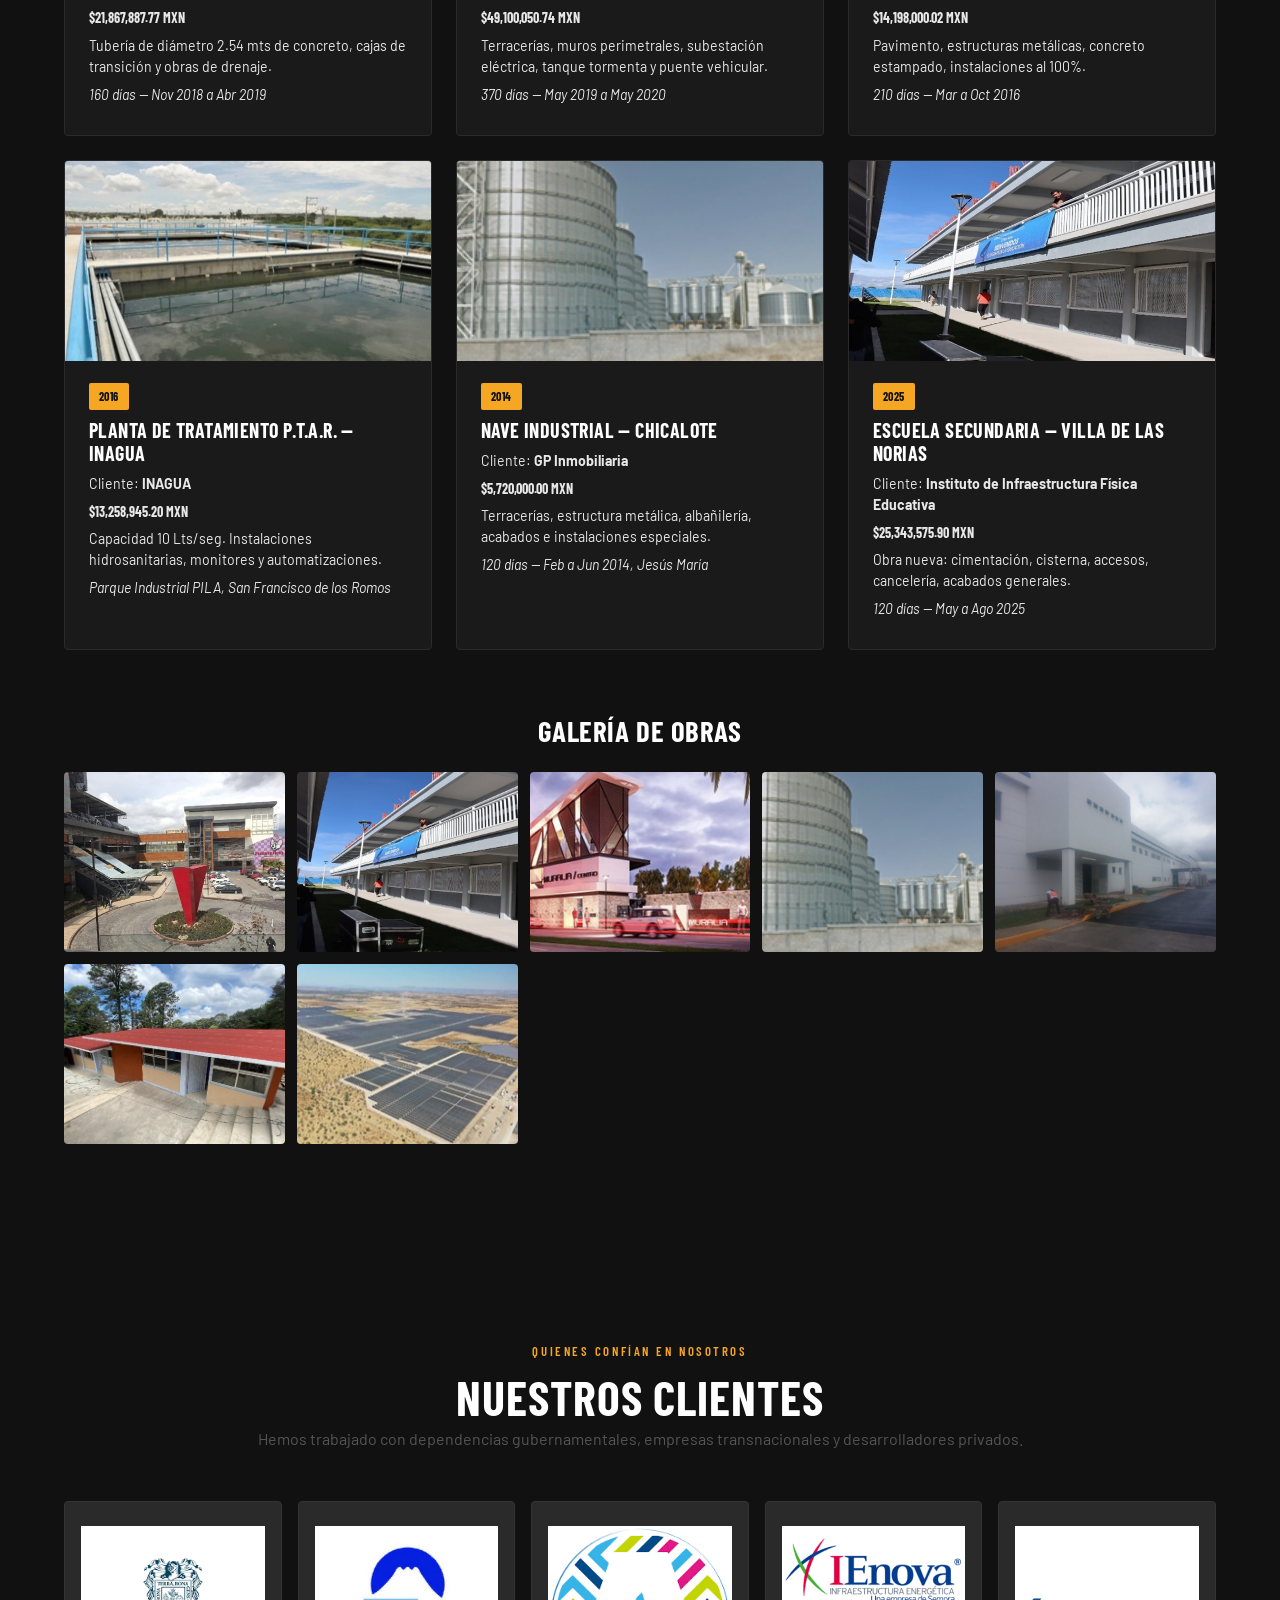
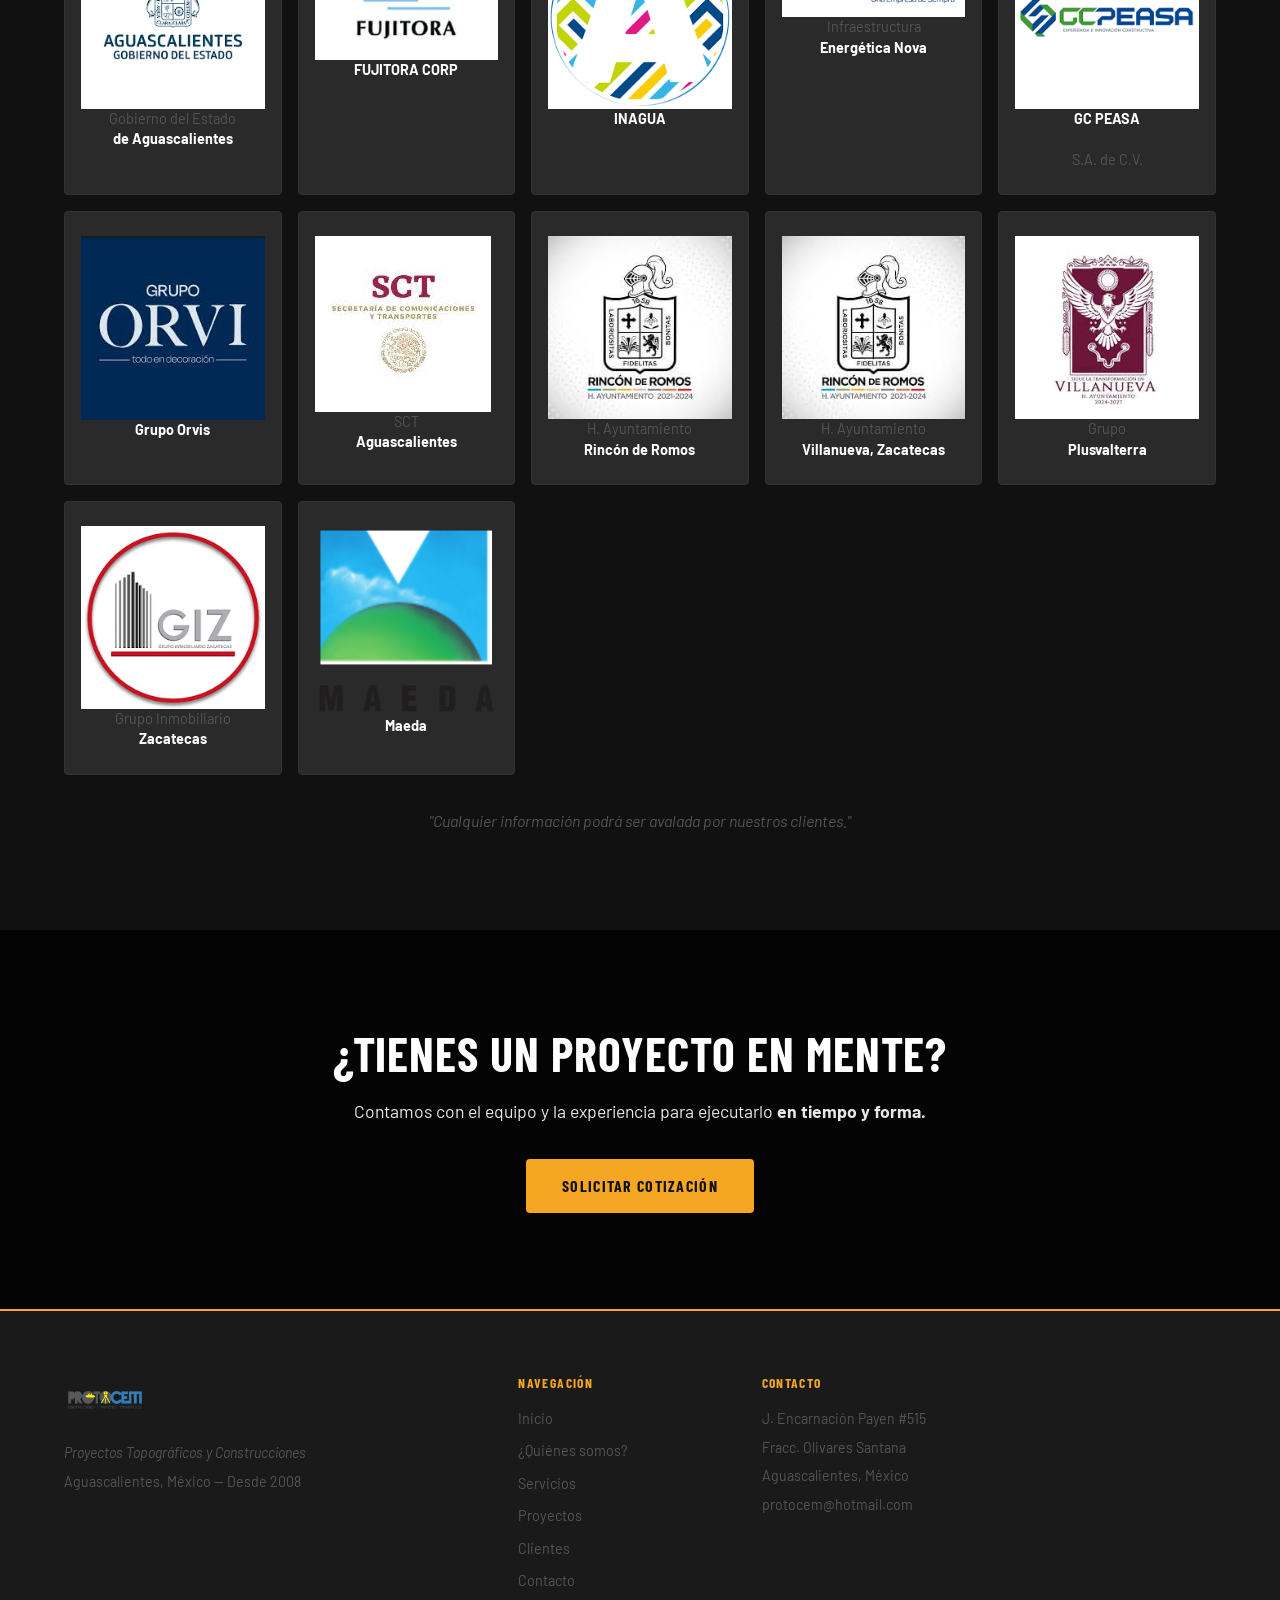
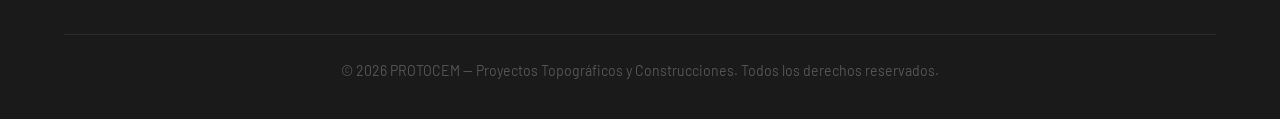
==== commit 77200857: "Añadir imagenes de servicios" ====
--- a/index.html
+++ b/index.html
@@ -115,72 +115,73 @@
     <div class="servicios-grid">
 
       <div class="tarjeta-servicio">
+        <img src="img/servicio-naves-industriales.jpg">
         <h3>Naves Industriales</h3>
         <p>Construcción, ampliación y mantenimiento periódico de naves industriales.</p>
       </div>
 
       <div class="tarjeta-servicio">
-        <div class="tarjeta-icono">🛣️</div>
+        <img src="img/servicios-carretera.jpg">
         <h3>Infraestructura Carretera</h3>
         <p>Trazo, nivelación, control de carreteras y construcción de pavimentos.</p>
       </div>
 
       <div class="tarjeta-servicio">
-        <div class="tarjeta-icono">🏙️</div>
+        <img src="img/servicio-urbanizacion.jpg">
         <h3>Urbanizaciones</h3>
         <p>Desarrollo de fraccionamientos, guarniciones, banquetas y vialidades.</p>
       </div>
 
       <div class="tarjeta-servicio">
-        <img src="img/Pavimento.jpg" alt="Pavimentos hidráulicos y asfálticos" />
+        <img src="img/servicio-pavimentacion.jpg" alt="Pavimentos hidráulicos y asfálticos" />
         <h3>Pavimentos</h3>
         <p>Pavimentos hidráulicos y asfálticos de alta resistencia y durabilidad.</p>
       </div>
 
       <div class="tarjeta-servicio">
-        <div class="tarjeta-icono">💧</div>
+        <img src="img/servicio-planta-tratamiento.jpg">
         <h3>Plantas de Tratamiento</h3>
         <p>Construcción de plantas de tratamiento de aguas residuales (P.T.A.R).</p>
       </div>
 
       <div class="tarjeta-servicio">
-        <div class="tarjeta-icono">📐</div>
+        <img src="img/servicios-topografia.jpg">
         <h3>Estudios Topográficos</h3>
         <p>Levantamientos topográficos, nivelación y control de obra.</p>
       </div>
 
       <div class="tarjeta-servicio">
-        <img src="img/Construccion de residencial.jpg" alt="Construcción de viviendas" />
+        <img src="img/servicios-vivienda.png" alt="Construcción de viviendas" />
         <h3>Construcción de Viviendas</h3>
         <p>Edificación residencial con acabados de alta calidad.</p>
       </div>
 
       <div class="tarjeta-servicio">
-        <img src="img/Construcción de estructuras metálicas.jpg" alt="Estructuras metálicas" />
+        <img src="img/servicio-metalica.jpg" alt="Estructuras metálicas" />
         <h3>Estructuras Metálicas</h3>
         <p>Construcción de estructuras metálicas y laminado en techumbres.</p>
       </div>
 
       <div class="tarjeta-servicio">
-        <img src="img/Canalizaciones.jpg" alt="Infraestructura hidráulica" />
+        <img src="img/servicios-hidraulicos.jpg" alt="Infraestructura hidráulica" />
         <h3>Infraestructura Hidráulica</h3>
         <p>Canalizaciones, drenajes, agua potable e infraestructura eléctrica.</p>
       </div>
 
       <div class="tarjeta-servicio">
-        <div class="tarjeta-icono">🚜</div>
+        <img src="img/servicio-renta-maquinaria.jpg">
         <h3>Renta de Maquinaria</h3>
         <p>Renta de maquinaria pesada y equipo topográfico especializado.</p>
       </div>
 
       <div class="tarjeta-servicio">
-        <div class="tarjeta-icono">📋</div>
+        <img src="img/servicio-asesoria-supervision.jpg">
         <h3>Asesoría y Supervisión</h3>
         <p>Asesoría técnica y supervisión profesional de obra civil.</p>
       </div>
 
       <div class="tarjeta-servicio">
-        <div class="tarjeta-icono">🏥</div>
+        <img src="img/servicio-educativo.jpg">
         <h3>Infraestructura Médica y Educativa</h3>
         <p>Construcción de espacios médicos, aulas y centros educativos.</p>
       </div>
